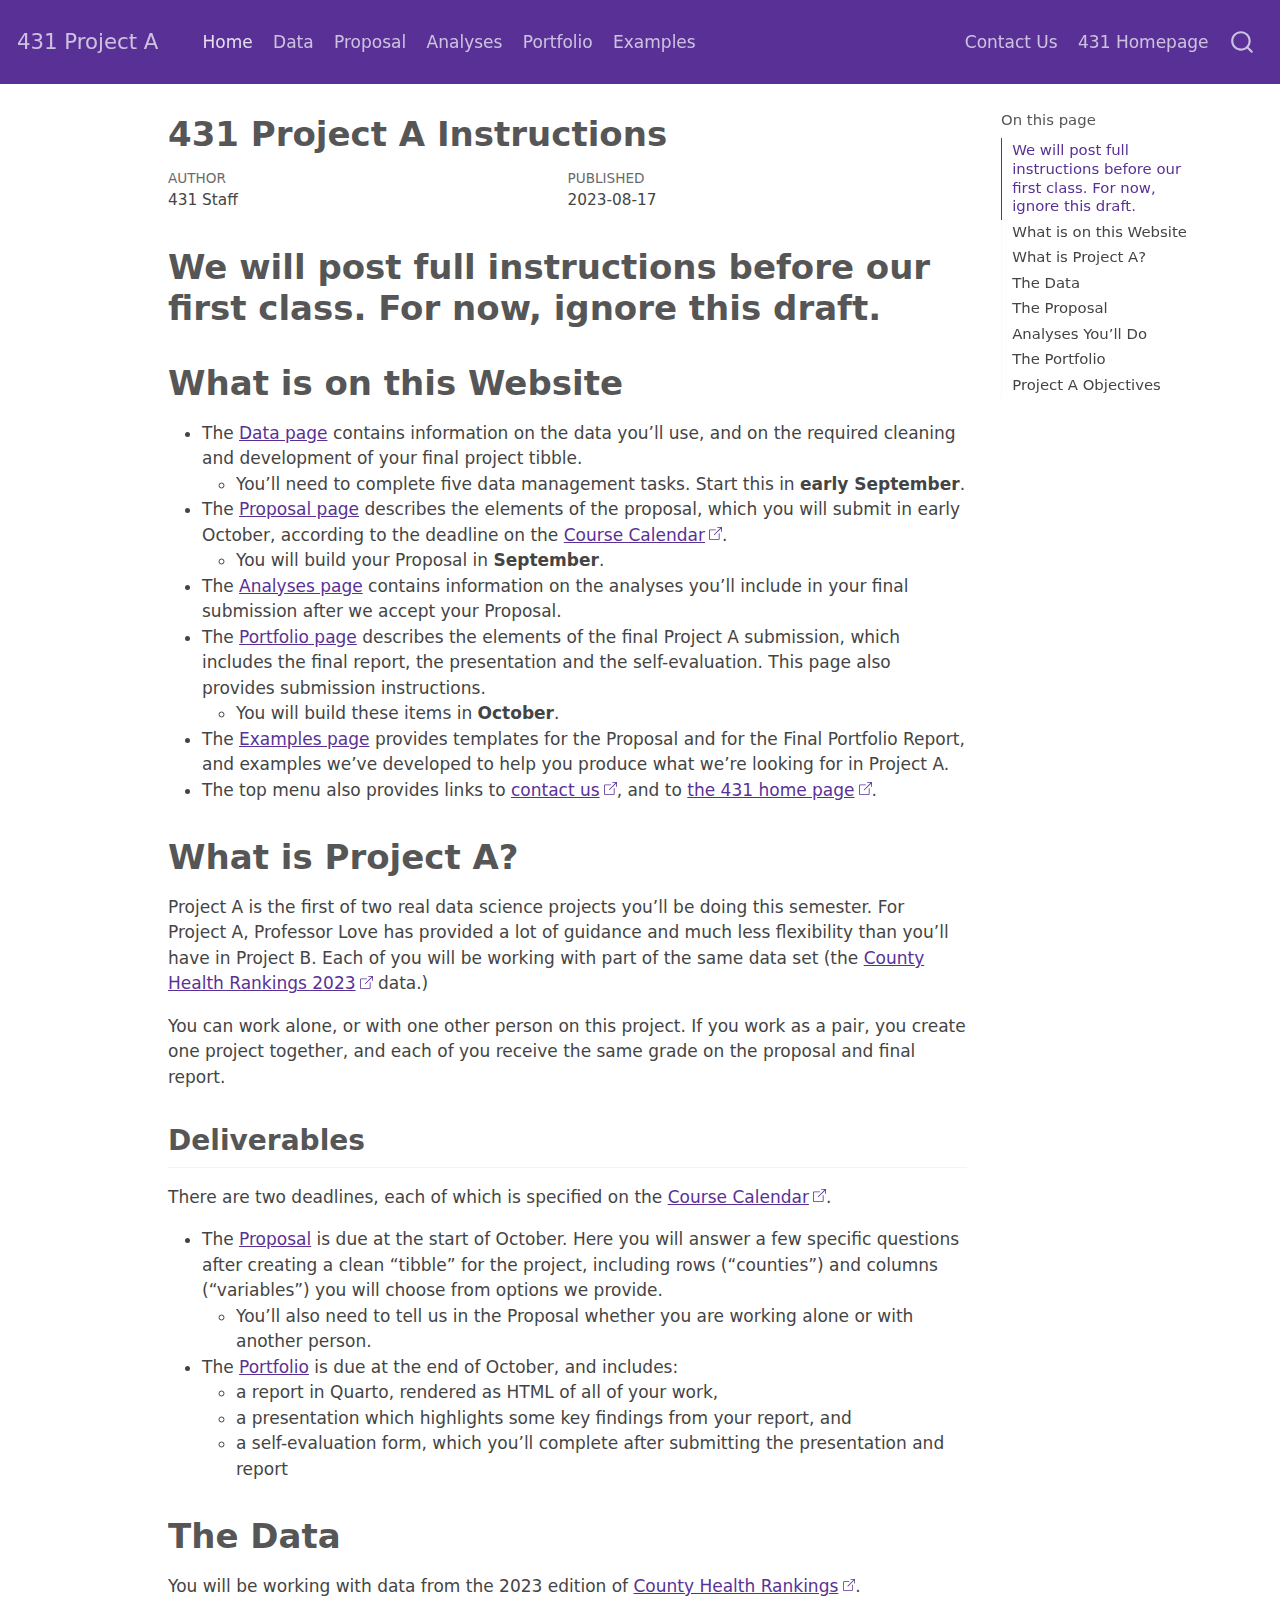
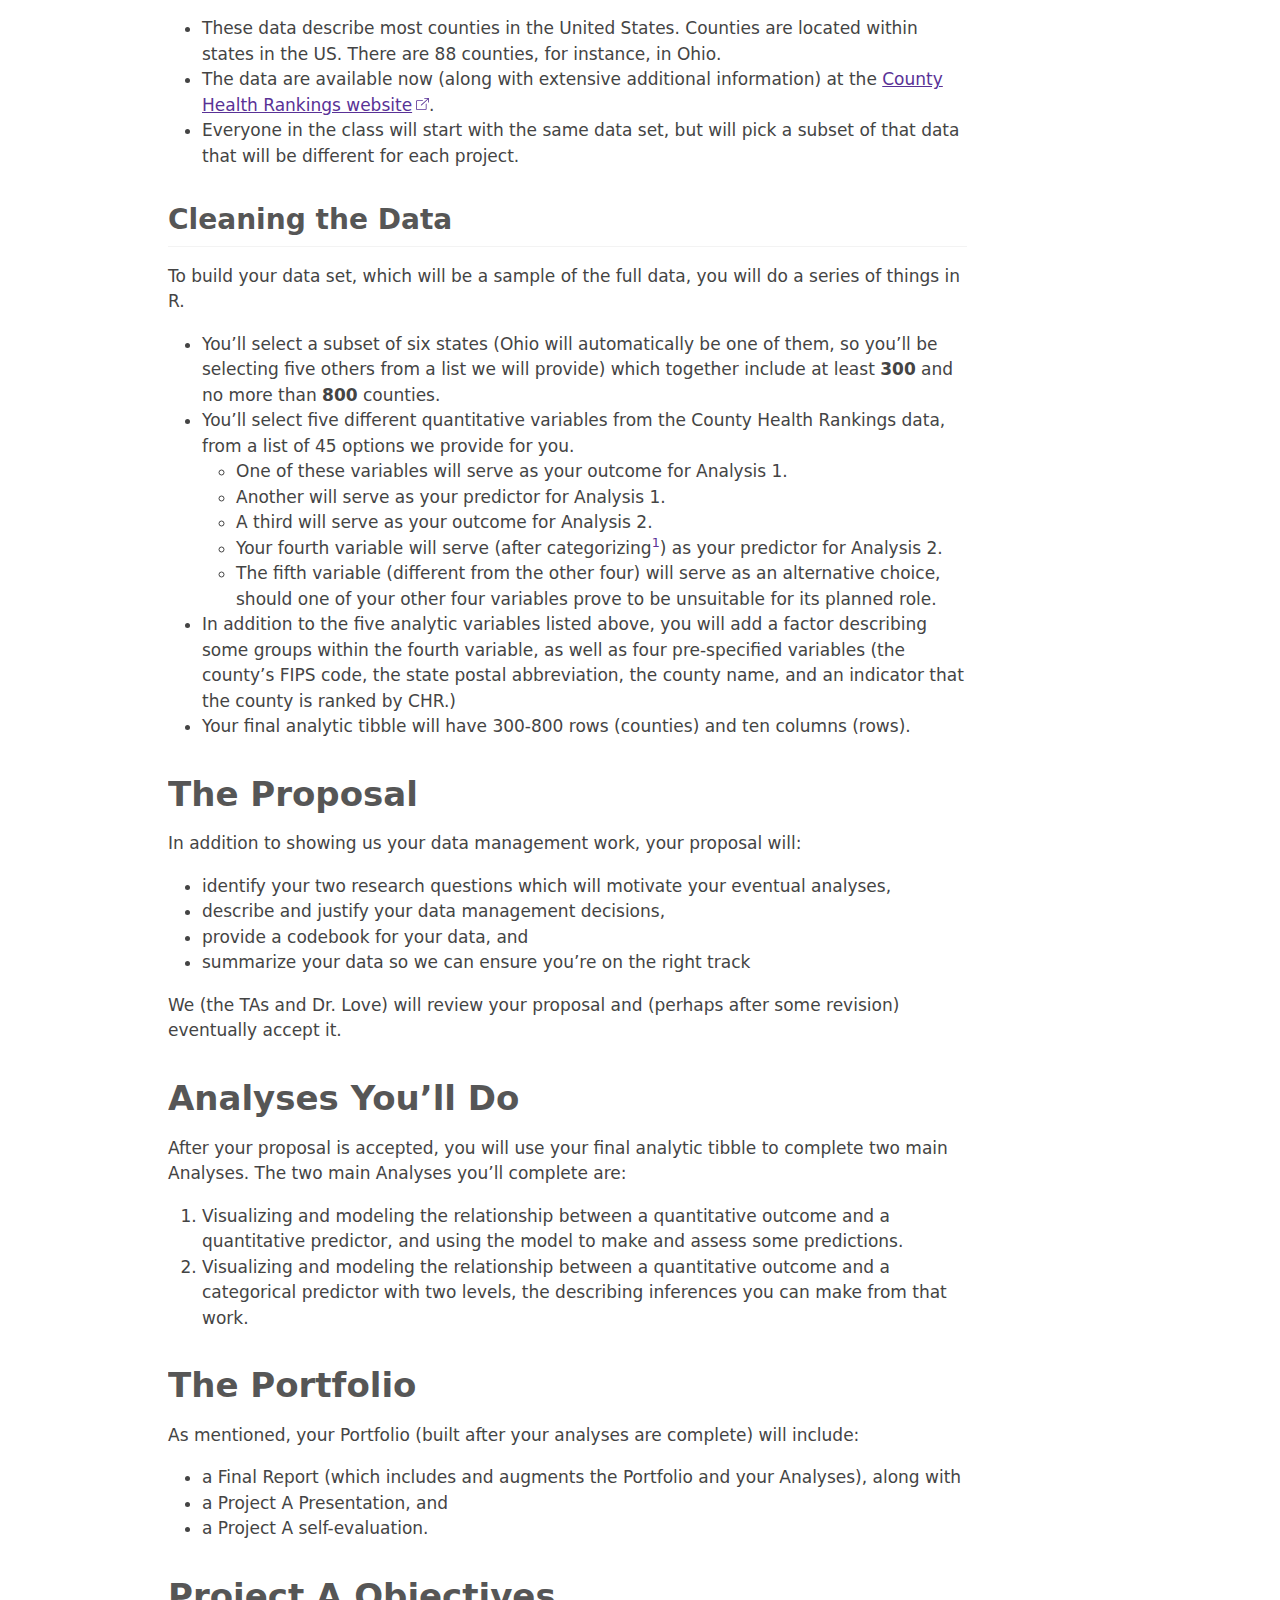
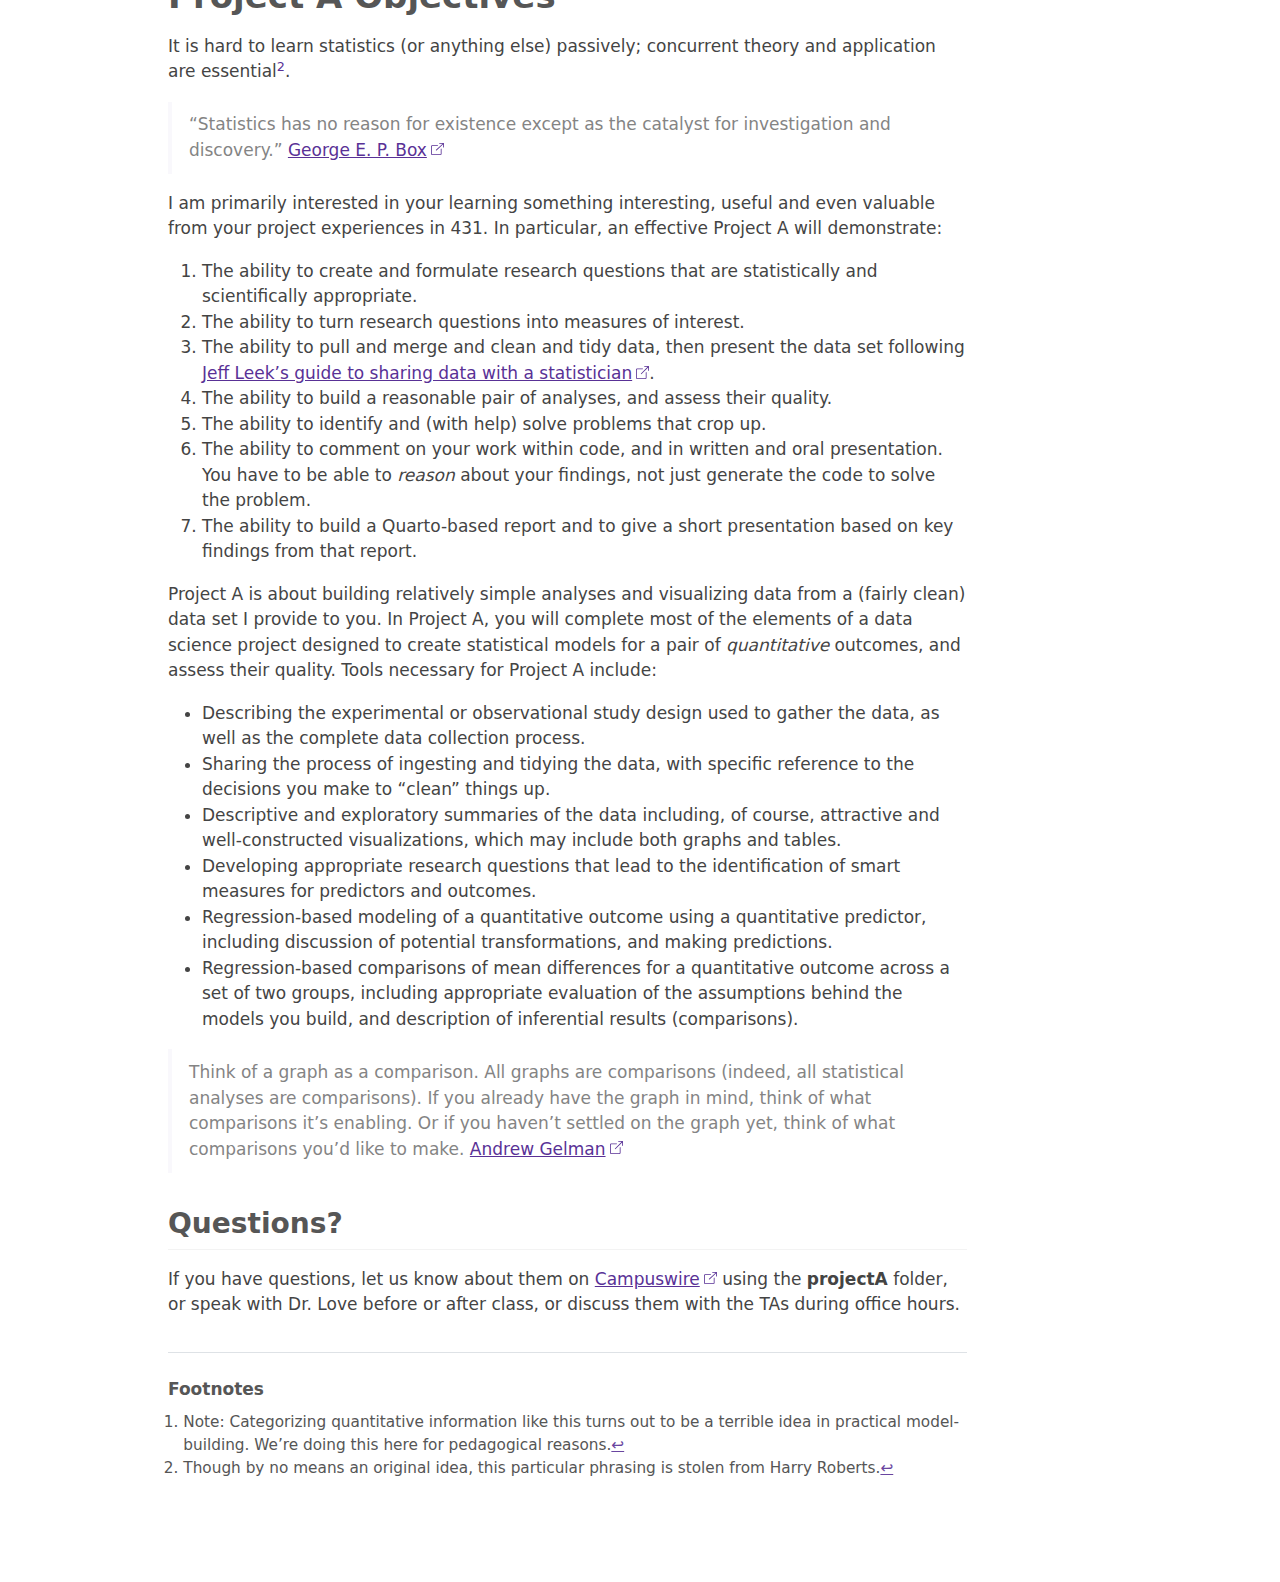
==== docs/index.html @ 65a9076c "Updating proposal information." ====
<!DOCTYPE html>
<html xmlns="http://www.w3.org/1999/xhtml" lang="en" xml:lang="en"><head>

<meta charset="utf-8">
<meta name="generator" content="quarto-1.3.353">

<meta name="viewport" content="width=device-width, initial-scale=1.0, user-scalable=yes">

<meta name="author" content="431 Staff">
<meta name="dcterms.date" content="2023-08-17">

<title>431 Project A - 431 Project A Instructions</title>
<style>
code{white-space: pre-wrap;}
span.smallcaps{font-variant: small-caps;}
div.columns{display: flex; gap: min(4vw, 1.5em);}
div.column{flex: auto; overflow-x: auto;}
div.hanging-indent{margin-left: 1.5em; text-indent: -1.5em;}
ul.task-list{list-style: none;}
ul.task-list li input[type="checkbox"] {
  width: 0.8em;
  margin: 0 0.8em 0.2em -1em; /* quarto-specific, see https://github.com/quarto-dev/quarto-cli/issues/4556 */ 
  vertical-align: middle;
}
</style>


<script src="site_libs/quarto-nav/quarto-nav.js"></script>
<script src="site_libs/quarto-nav/headroom.min.js"></script>
<script src="site_libs/clipboard/clipboard.min.js"></script>
<script src="site_libs/quarto-search/autocomplete.umd.js"></script>
<script src="site_libs/quarto-search/fuse.min.js"></script>
<script src="site_libs/quarto-search/quarto-search.js"></script>
<meta name="quarto:offset" content="./">
<script src="site_libs/quarto-html/quarto.js"></script>
<script src="site_libs/quarto-html/popper.min.js"></script>
<script src="site_libs/quarto-html/tippy.umd.min.js"></script>
<script src="site_libs/quarto-html/anchor.min.js"></script>
<link href="site_libs/quarto-html/tippy.css" rel="stylesheet">
<link href="site_libs/quarto-html/quarto-syntax-highlighting.css" rel="stylesheet" id="quarto-text-highlighting-styles">
<script src="site_libs/bootstrap/bootstrap.min.js"></script>
<link href="site_libs/bootstrap/bootstrap-icons.css" rel="stylesheet">
<link href="site_libs/bootstrap/bootstrap.min.css" rel="stylesheet" id="quarto-bootstrap" data-mode="light">
<script id="quarto-search-options" type="application/json">{
  "location": "navbar",
  "copy-button": false,
  "collapse-after": 3,
  "panel-placement": "end",
  "type": "overlay",
  "limit": 20,
  "language": {
    "search-no-results-text": "No results",
    "search-matching-documents-text": "matching documents",
    "search-copy-link-title": "Copy link to search",
    "search-hide-matches-text": "Hide additional matches",
    "search-more-match-text": "more match in this document",
    "search-more-matches-text": "more matches in this document",
    "search-clear-button-title": "Clear",
    "search-detached-cancel-button-title": "Cancel",
    "search-submit-button-title": "Submit"
  }
}</script>


<link rel="stylesheet" href="styles.css">
</head>

<body class="nav-fixed">

<div id="quarto-search-results"></div>
  <header id="quarto-header" class="headroom fixed-top">
    <nav class="navbar navbar-expand-lg navbar-dark ">
      <div class="navbar-container container-fluid">
      <div class="navbar-brand-container">
    <a class="navbar-brand" href="./index.html">
    <span class="navbar-title">431 Project A</span>
    </a>
  </div>
            <div id="quarto-search" class="" title="Search"></div>
          <button class="navbar-toggler" type="button" data-bs-toggle="collapse" data-bs-target="#navbarCollapse" aria-controls="navbarCollapse" aria-expanded="false" aria-label="Toggle navigation" onclick="if (window.quartoToggleHeadroom) { window.quartoToggleHeadroom(); }">
  <span class="navbar-toggler-icon"></span>
</button>
          <div class="collapse navbar-collapse" id="navbarCollapse">
            <ul class="navbar-nav navbar-nav-scroll me-auto">
  <li class="nav-item">
    <a class="nav-link active" href="./index.html" rel="" target="" aria-current="page">
 <span class="menu-text">Home</span></a>
  </li>  
  <li class="nav-item">
    <a class="nav-link" href="./data.html" rel="" target="">
 <span class="menu-text">Data</span></a>
  </li>  
  <li class="nav-item">
    <a class="nav-link" href="./proposal.html" rel="" target="">
 <span class="menu-text">Proposal</span></a>
  </li>  
  <li class="nav-item">
    <a class="nav-link" href="./analyses.html" rel="" target="">
 <span class="menu-text">Analyses</span></a>
  </li>  
  <li class="nav-item">
    <a class="nav-link" href="./portfolio.html" rel="" target="">
 <span class="menu-text">Portfolio</span></a>
  </li>  
  <li class="nav-item">
    <a class="nav-link" href="./examples.html" rel="" target="">
 <span class="menu-text">Examples</span></a>
  </li>  
</ul>
            <ul class="navbar-nav navbar-nav-scroll ms-auto">
  <li class="nav-item">
    <a class="nav-link" href="https://thomaselove.github.io/431-2023/contact.html" rel="" target="">
 <span class="menu-text">Contact Us</span></a>
  </li>  
  <li class="nav-item">
    <a class="nav-link" href="https://thomaselove.github.io/431-2023" rel="" target="">
 <span class="menu-text">431 Homepage</span></a>
  </li>  
</ul>
            <div class="quarto-navbar-tools">
</div>
          </div> <!-- /navcollapse -->
      </div> <!-- /container-fluid -->
    </nav>
</header>
<!-- content -->
<div id="quarto-content" class="quarto-container page-columns page-rows-contents page-layout-article page-navbar">
<!-- sidebar -->
<!-- margin-sidebar -->
    <div id="quarto-margin-sidebar" class="sidebar margin-sidebar">
        <nav id="TOC" role="doc-toc" class="toc-active">
    <h2 id="toc-title">On this page</h2>
   
  <ul>
  <li><a href="#we-will-post-full-instructions-before-our-first-class.-for-now-ignore-this-draft." id="toc-we-will-post-full-instructions-before-our-first-class.-for-now-ignore-this-draft." class="nav-link active" data-scroll-target="#we-will-post-full-instructions-before-our-first-class.-for-now-ignore-this-draft.">We will post full instructions before our first class. For now, ignore this draft.</a></li>
  <li><a href="#what-is-on-this-website" id="toc-what-is-on-this-website" class="nav-link" data-scroll-target="#what-is-on-this-website">What is on this Website</a></li>
  <li><a href="#what-is-project-a" id="toc-what-is-project-a" class="nav-link" data-scroll-target="#what-is-project-a">What is Project A?</a>
  <ul class="collapse">
  <li><a href="#deliverables" id="toc-deliverables" class="nav-link" data-scroll-target="#deliverables">Deliverables</a></li>
  </ul></li>
  <li><a href="#the-data" id="toc-the-data" class="nav-link" data-scroll-target="#the-data">The Data</a>
  <ul class="collapse">
  <li><a href="#cleaning-the-data" id="toc-cleaning-the-data" class="nav-link" data-scroll-target="#cleaning-the-data">Cleaning the Data</a></li>
  </ul></li>
  <li><a href="#the-proposal" id="toc-the-proposal" class="nav-link" data-scroll-target="#the-proposal">The Proposal</a></li>
  <li><a href="#analyses-youll-do" id="toc-analyses-youll-do" class="nav-link" data-scroll-target="#analyses-youll-do">Analyses You’ll Do</a></li>
  <li><a href="#the-portfolio" id="toc-the-portfolio" class="nav-link" data-scroll-target="#the-portfolio">The Portfolio</a></li>
  <li><a href="#project-a-objectives" id="toc-project-a-objectives" class="nav-link" data-scroll-target="#project-a-objectives">Project A Objectives</a>
  <ul class="collapse">
  <li><a href="#questions" id="toc-questions" class="nav-link" data-scroll-target="#questions">Questions?</a></li>
  </ul></li>
  </ul>
</nav>
    </div>
<!-- main -->
<main class="content" id="quarto-document-content">

<header id="title-block-header" class="quarto-title-block default">
<div class="quarto-title">
<h1 class="title">431 Project A Instructions</h1>
</div>



<div class="quarto-title-meta">

    <div>
    <div class="quarto-title-meta-heading">Author</div>
    <div class="quarto-title-meta-contents">
             <p>431 Staff </p>
          </div>
  </div>
    
    <div>
    <div class="quarto-title-meta-heading">Published</div>
    <div class="quarto-title-meta-contents">
      <p class="date">2023-08-17</p>
    </div>
  </div>
  
    
  </div>
  

</header>

<section id="we-will-post-full-instructions-before-our-first-class.-for-now-ignore-this-draft." class="level1">
<h1>We will post full instructions before our first class. For now, ignore this draft.</h1>
</section>
<section id="what-is-on-this-website" class="level1">
<h1>What is on this Website</h1>
<ul>
<li>The <a href="./data.html">Data page</a> contains information on the data you’ll use, and on the required cleaning and development of your final project tibble.
<ul>
<li>You’ll need to complete five data management tasks. Start this in <strong>early September</strong>.</li>
</ul></li>
<li>The <a href="./proposal.html">Proposal page</a> describes the elements of the proposal, which you will submit in early October, according to the deadline on the <a href="https://thomaselove.github.io/431-2023/calendar.html">Course Calendar</a>.
<ul>
<li>You will build your Proposal in <strong>September</strong>.</li>
</ul></li>
<li>The <a href="./analyses.html">Analyses page</a> contains information on the analyses you’ll include in your final submission after we accept your Proposal.</li>
<li>The <a href="./portfolio.html">Portfolio page</a> describes the elements of the final Project A submission, which includes the final report, the presentation and the self-evaluation. This page also provides submission instructions.
<ul>
<li>You will build these items in <strong>October</strong>.</li>
</ul></li>
<li>The <a href="./examples.html">Examples page</a> provides templates for the Proposal and for the Final Portfolio Report, and examples we’ve developed to help you produce what we’re looking for in Project A.</li>
<li>The top menu also provides links to <a href="https://thomaselove.github.io/431-2023/contact.html">contact us</a>, and to <a href="https://thomaselove.github.io/431-2023">the 431 home page</a>.</li>
</ul>
</section>
<section id="what-is-project-a" class="level1">
<h1>What is Project A?</h1>
<p>Project A is the first of two real data science projects you’ll be doing this semester. For Project A, Professor Love has provided a lot of guidance and much less flexibility than you’ll have in Project B. Each of you will be working with part of the same data set (the <a href="https://www.countyhealthrankings.org/explore-health-rankings/rankings-data-documentation">County Health Rankings 2023</a> data.)</p>
<p>You can work alone, or with one other person on this project. If you work as a pair, you create one project together, and each of you receive the same grade on the proposal and final report.</p>
<section id="deliverables" class="level2">
<h2 class="anchored" data-anchor-id="deliverables">Deliverables</h2>
<p>There are two deadlines, each of which is specified on the <a href="https://thomaselove.github.io/431-2022/calendar.html">Course Calendar</a>.</p>
<ul>
<li>The <a href="./proposal.html">Proposal</a> is due at the start of October. Here you will answer a few specific questions after creating a clean “tibble” for the project, including rows (“counties”) and columns (“variables”) you will choose from options we provide.
<ul>
<li>You’ll also need to tell us in the Proposal whether you are working alone or with another person.</li>
</ul></li>
<li>The <a href="./portfolio.html">Portfolio</a> is due at the end of October, and includes:
<ul>
<li>a report in Quarto, rendered as HTML of all of your work,</li>
<li>a presentation which highlights some key findings from your report, and</li>
<li>a self-evaluation form, which you’ll complete after submitting the presentation and report</li>
</ul></li>
</ul>
</section>
</section>
<section id="the-data" class="level1">
<h1>The Data</h1>
<p>You will be working with data from the 2023 edition of <a href="https://www.countyhealthrankings.org/">County Health Rankings</a>.</p>
<ul>
<li>These data describe most counties in the United States. Counties are located within states in the US. There are 88 counties, for instance, in Ohio.</li>
<li>The data are available now (along with extensive additional information) at the <a href="https://www.countyhealthrankings.org/explore-health-rankings/rankings-data-documentation">County Health Rankings website</a>.</li>
<li>Everyone in the class will start with the same data set, but will pick a subset of that data that will be different for each project.</li>
</ul>
<section id="cleaning-the-data" class="level2">
<h2 class="anchored" data-anchor-id="cleaning-the-data">Cleaning the Data</h2>
<p>To build your data set, which will be a sample of the full data, you will do a series of things in R.</p>
<ul>
<li>You’ll select a subset of six states (Ohio will automatically be one of them, so you’ll be selecting five others from a list we will provide) which together include at least <strong>300</strong> and no more than <strong>800</strong> counties.</li>
<li>You’ll select five different quantitative variables from the County Health Rankings data, from a list of 45 options we provide for you.
<ul>
<li>One of these variables will serve as your outcome for Analysis 1.</li>
<li>Another will serve as your predictor for Analysis 1.</li>
<li>A third will serve as your outcome for Analysis 2.</li>
<li>Your fourth variable will serve (after categorizing<a href="#fn1" class="footnote-ref" id="fnref1" role="doc-noteref"><sup>1</sup></a>) as your predictor for Analysis 2.</li>
<li>The fifth variable (different from the other four) will serve as an alternative choice, should one of your other four variables prove to be unsuitable for its planned role.</li>
</ul></li>
<li>In addition to the five analytic variables listed above, you will add a factor describing some groups within the fourth variable, as well as four pre-specified variables (the county’s FIPS code, the state postal abbreviation, the county name, and an indicator that the county is ranked by CHR.)</li>
<li>Your final analytic tibble will have 300-800 rows (counties) and ten columns (rows).</li>
</ul>
</section>
</section>
<section id="the-proposal" class="level1">
<h1>The Proposal</h1>
<p>In addition to showing us your data management work, your proposal will:</p>
<ul>
<li>identify your two research questions which will motivate your eventual analyses,</li>
<li>describe and justify your data management decisions,</li>
<li>provide a codebook for your data, and</li>
<li>summarize your data so we can ensure you’re on the right track</li>
</ul>
<p>We (the TAs and Dr.&nbsp;Love) will review your proposal and (perhaps after some revision) eventually accept it.</p>
</section>
<section id="analyses-youll-do" class="level1">
<h1>Analyses You’ll Do</h1>
<p>After your proposal is accepted, you will use your final analytic tibble to complete two main Analyses. The two main Analyses you’ll complete are:</p>
<ol type="1">
<li>Visualizing and modeling the relationship between a quantitative outcome and a quantitative predictor, and using the model to make and assess some predictions.</li>
<li>Visualizing and modeling the relationship between a quantitative outcome and a categorical predictor with two levels, the describing inferences you can make from that work.</li>
</ol>
</section>
<section id="the-portfolio" class="level1">
<h1>The Portfolio</h1>
<p>As mentioned, your Portfolio (built after your analyses are complete) will include:</p>
<ul>
<li>a Final Report (which includes and augments the Portfolio and your Analyses), along with</li>
<li>a Project A Presentation, and</li>
<li>a Project A self-evaluation.</li>
</ul>
</section>
<section id="project-a-objectives" class="level1">
<h1>Project A Objectives</h1>
<p>It is hard to learn statistics (or anything else) passively; concurrent theory and application are essential<a href="#fn2" class="footnote-ref" id="fnref2" role="doc-noteref"><sup>2</sup></a>.</p>
<blockquote class="blockquote">
<p>“Statistics has no reason for existence except as the catalyst for investigation and discovery.” <a href="https://en.wikipedia.org/wiki/George_E._P._Box">George E. P. Box</a></p>
</blockquote>
<p>I am primarily interested in your learning something interesting, useful and even valuable from your project experiences in 431. In particular, an effective Project A will demonstrate:</p>
<ol type="1">
<li>The ability to create and formulate research questions that are statistically and scientifically appropriate.</li>
<li>The ability to turn research questions into measures of interest.</li>
<li>The ability to pull and merge and clean and tidy data, then present the data set following <a href="https://github.com/jtleek/datasharing">Jeff Leek’s guide to sharing data with a statistician</a>.</li>
<li>The ability to build a reasonable pair of analyses, and assess their quality.</li>
<li>The ability to identify and (with help) solve problems that crop up.</li>
<li>The ability to comment on your work within code, and in written and oral presentation. You have to be able to <em>reason</em> about your findings, not just generate the code to solve the problem.</li>
<li>The ability to build a Quarto-based report and to give a short presentation based on key findings from that report.</li>
</ol>
<p>Project A is about building relatively simple analyses and visualizing data from a (fairly clean) data set I provide to you. In Project A, you will complete most of the elements of a data science project designed to create statistical models for a pair of <em>quantitative</em> outcomes, and assess their quality. Tools necessary for Project A include:</p>
<ul>
<li>Describing the experimental or observational study design used to gather the data, as well as the complete data collection process.</li>
<li>Sharing the process of ingesting and tidying the data, with specific reference to the decisions you make to “clean” things up.</li>
<li>Descriptive and exploratory summaries of the data including, of course, attractive and well-constructed visualizations, which may include both graphs and tables.</li>
<li>Developing appropriate research questions that lead to the identification of smart measures for predictors and outcomes.</li>
<li>Regression-based modeling of a quantitative outcome using a quantitative predictor, including discussion of potential transformations, and making predictions.</li>
<li>Regression-based comparisons of mean differences for a quantitative outcome across a set of two groups, including appropriate evaluation of the assumptions behind the models you build, and description of inferential results (comparisons).</li>
</ul>
<blockquote class="blockquote">
<p>Think of a graph as a comparison. All graphs are comparisons (indeed, all statistical analyses are comparisons). If you already have the graph in mind, think of what comparisons it’s enabling. Or if you haven’t settled on the graph yet, think of what comparisons you’d like to make. <a href="http://andrewgelman.com/2014/03/25/statistical-graphics-course-statistical-graphics-advice/">Andrew Gelman</a></p>
</blockquote>
<section id="questions" class="level2">
<h2 class="anchored" data-anchor-id="questions">Questions?</h2>
<p>If you have questions, let us know about them on <a href="https://thomaselove.github.io/431-2023/campuswire.html">Campuswire</a> using the <strong>projectA</strong> folder, or speak with Dr.&nbsp;Love before or after class, or discuss them with the TAs during office hours.</p>


</section>
</section>


<div id="quarto-appendix" class="default"><section id="footnotes" class="footnotes footnotes-end-of-document" role="doc-endnotes"><h2 class="anchored quarto-appendix-heading">Footnotes</h2>

<ol>
<li id="fn1"><p>Note: Categorizing quantitative information like this turns out to be a terrible idea in practical model-building. We’re doing this here for pedagogical reasons.<a href="#fnref1" class="footnote-back" role="doc-backlink">↩︎</a></p></li>
<li id="fn2"><p>Though by no means an original idea, this particular phrasing is stolen from Harry Roberts.<a href="#fnref2" class="footnote-back" role="doc-backlink">↩︎</a></p></li>
</ol>
</section></div></main> <!-- /main -->
<script id="quarto-html-after-body" type="application/javascript">
window.document.addEventListener("DOMContentLoaded", function (event) {
  const toggleBodyColorMode = (bsSheetEl) => {
    const mode = bsSheetEl.getAttribute("data-mode");
    const bodyEl = window.document.querySelector("body");
    if (mode === "dark") {
      bodyEl.classList.add("quarto-dark");
      bodyEl.classList.remove("quarto-light");
    } else {
      bodyEl.classList.add("quarto-light");
      bodyEl.classList.remove("quarto-dark");
    }
  }
  const toggleBodyColorPrimary = () => {
    const bsSheetEl = window.document.querySelector("link#quarto-bootstrap");
    if (bsSheetEl) {
      toggleBodyColorMode(bsSheetEl);
    }
  }
  toggleBodyColorPrimary();  
  const icon = "";
  const anchorJS = new window.AnchorJS();
  anchorJS.options = {
    placement: 'right',
    icon: icon
  };
  anchorJS.add('.anchored');
  const isCodeAnnotation = (el) => {
    for (const clz of el.classList) {
      if (clz.startsWith('code-annotation-')) {                     
        return true;
      }
    }
    return false;
  }
  const clipboard = new window.ClipboardJS('.code-copy-button', {
    text: function(trigger) {
      const codeEl = trigger.previousElementSibling.cloneNode(true);
      for (const childEl of codeEl.children) {
        if (isCodeAnnotation(childEl)) {
          childEl.remove();
        }
      }
      return codeEl.innerText;
    }
  });
  clipboard.on('success', function(e) {
    // button target
    const button = e.trigger;
    // don't keep focus
    button.blur();
    // flash "checked"
    button.classList.add('code-copy-button-checked');
    var currentTitle = button.getAttribute("title");
    button.setAttribute("title", "Copied!");
    let tooltip;
    if (window.bootstrap) {
      button.setAttribute("data-bs-toggle", "tooltip");
      button.setAttribute("data-bs-placement", "left");
      button.setAttribute("data-bs-title", "Copied!");
      tooltip = new bootstrap.Tooltip(button, 
        { trigger: "manual", 
          customClass: "code-copy-button-tooltip",
          offset: [0, -8]});
      tooltip.show();    
    }
    setTimeout(function() {
      if (tooltip) {
        tooltip.hide();
        button.removeAttribute("data-bs-title");
        button.removeAttribute("data-bs-toggle");
        button.removeAttribute("data-bs-placement");
      }
      button.setAttribute("title", currentTitle);
      button.classList.remove('code-copy-button-checked');
    }, 1000);
    // clear code selection
    e.clearSelection();
  });
  function tippyHover(el, contentFn) {
    const config = {
      allowHTML: true,
      content: contentFn,
      maxWidth: 500,
      delay: 100,
      arrow: false,
      appendTo: function(el) {
          return el.parentElement;
      },
      interactive: true,
      interactiveBorder: 10,
      theme: 'quarto',
      placement: 'bottom-start'
    };
    window.tippy(el, config); 
  }
  const noterefs = window.document.querySelectorAll('a[role="doc-noteref"]');
  for (var i=0; i<noterefs.length; i++) {
    const ref = noterefs[i];
    tippyHover(ref, function() {
      // use id or data attribute instead here
      let href = ref.getAttribute('data-footnote-href') || ref.getAttribute('href');
      try { href = new URL(href).hash; } catch {}
      const id = href.replace(/^#\/?/, "");
      const note = window.document.getElementById(id);
      return note.innerHTML;
    });
  }
      let selectedAnnoteEl;
      const selectorForAnnotation = ( cell, annotation) => {
        let cellAttr = 'data-code-cell="' + cell + '"';
        let lineAttr = 'data-code-annotation="' +  annotation + '"';
        const selector = 'span[' + cellAttr + '][' + lineAttr + ']';
        return selector;
      }
      const selectCodeLines = (annoteEl) => {
        const doc = window.document;
        const targetCell = annoteEl.getAttribute("data-target-cell");
        const targetAnnotation = annoteEl.getAttribute("data-target-annotation");
        const annoteSpan = window.document.querySelector(selectorForAnnotation(targetCell, targetAnnotation));
        const lines = annoteSpan.getAttribute("data-code-lines").split(",");
        const lineIds = lines.map((line) => {
          return targetCell + "-" + line;
        })
        let top = null;
        let height = null;
        let parent = null;
        if (lineIds.length > 0) {
            //compute the position of the single el (top and bottom and make a div)
            const el = window.document.getElementById(lineIds[0]);
            top = el.offsetTop;
            height = el.offsetHeight;
            parent = el.parentElement.parentElement;
          if (lineIds.length > 1) {
            const lastEl = window.document.getElementById(lineIds[lineIds.length - 1]);
            const bottom = lastEl.offsetTop + lastEl.offsetHeight;
            height = bottom - top;
          }
          if (top !== null && height !== null && parent !== null) {
            // cook up a div (if necessary) and position it 
            let div = window.document.getElementById("code-annotation-line-highlight");
            if (div === null) {
              div = window.document.createElement("div");
              div.setAttribute("id", "code-annotation-line-highlight");
              div.style.position = 'absolute';
              parent.appendChild(div);
            }
            div.style.top = top - 2 + "px";
            div.style.height = height + 4 + "px";
            let gutterDiv = window.document.getElementById("code-annotation-line-highlight-gutter");
            if (gutterDiv === null) {
              gutterDiv = window.document.createElement("div");
              gutterDiv.setAttribute("id", "code-annotation-line-highlight-gutter");
              gutterDiv.style.position = 'absolute';
              const codeCell = window.document.getElementById(targetCell);
              const gutter = codeCell.querySelector('.code-annotation-gutter');
              gutter.appendChild(gutterDiv);
            }
            gutterDiv.style.top = top - 2 + "px";
            gutterDiv.style.height = height + 4 + "px";
          }
          selectedAnnoteEl = annoteEl;
        }
      };
      const unselectCodeLines = () => {
        const elementsIds = ["code-annotation-line-highlight", "code-annotation-line-highlight-gutter"];
        elementsIds.forEach((elId) => {
          const div = window.document.getElementById(elId);
          if (div) {
            div.remove();
          }
        });
        selectedAnnoteEl = undefined;
      };
      // Attach click handler to the DT
      const annoteDls = window.document.querySelectorAll('dt[data-target-cell]');
      for (const annoteDlNode of annoteDls) {
        annoteDlNode.addEventListener('click', (event) => {
          const clickedEl = event.target;
          if (clickedEl !== selectedAnnoteEl) {
            unselectCodeLines();
            const activeEl = window.document.querySelector('dt[data-target-cell].code-annotation-active');
            if (activeEl) {
              activeEl.classList.remove('code-annotation-active');
            }
            selectCodeLines(clickedEl);
            clickedEl.classList.add('code-annotation-active');
          } else {
            // Unselect the line
            unselectCodeLines();
            clickedEl.classList.remove('code-annotation-active');
          }
        });
      }
  const findCites = (el) => {
    const parentEl = el.parentElement;
    if (parentEl) {
      const cites = parentEl.dataset.cites;
      if (cites) {
        return {
          el,
          cites: cites.split(' ')
        };
      } else {
        return findCites(el.parentElement)
      }
    } else {
      return undefined;
    }
  };
  var bibliorefs = window.document.querySelectorAll('a[role="doc-biblioref"]');
  for (var i=0; i<bibliorefs.length; i++) {
    const ref = bibliorefs[i];
    const citeInfo = findCites(ref);
    if (citeInfo) {
      tippyHover(citeInfo.el, function() {
        var popup = window.document.createElement('div');
        citeInfo.cites.forEach(function(cite) {
          var citeDiv = window.document.createElement('div');
          citeDiv.classList.add('hanging-indent');
          citeDiv.classList.add('csl-entry');
          var biblioDiv = window.document.getElementById('ref-' + cite);
          if (biblioDiv) {
            citeDiv.innerHTML = biblioDiv.innerHTML;
          }
          popup.appendChild(citeDiv);
        });
        return popup.innerHTML;
      });
    }
  }
    var localhostRegex = new RegExp(/^(?:http|https):\/\/localhost\:?[0-9]*\//);
      var filterRegex = new RegExp('/' + window.location.host + '/');
    var isInternal = (href) => {
        return filterRegex.test(href) || localhostRegex.test(href);
    }
    // Inspect non-navigation links and adorn them if external
 	var links = window.document.querySelectorAll('a[href]:not(.nav-link):not(.navbar-brand):not(.toc-action):not(.sidebar-link):not(.sidebar-item-toggle):not(.pagination-link):not(.no-external):not([aria-hidden]):not(.dropdown-item)');
    for (var i=0; i<links.length; i++) {
      const link = links[i];
      if (!isInternal(link.href)) {
          // target, if specified
          link.setAttribute("target", "_blank");
          // default icon
          link.classList.add("external");
      }
    }
});
</script>
</div> <!-- /content -->



</body></html>
---- docs/site_libs/quarto-html/tippy.css ----
.tippy-box[data-animation=fade][data-state=hidden]{opacity:0}[data-tippy-root]{max-width:calc(100vw - 10px)}.tippy-box{position:relative;background-color:#333;color:#fff;border-radius:4px;font-size:14px;line-height:1.4;white-space:normal;outline:0;transition-property:transform,visibility,opacity}.tippy-box[data-placement^=top]>.tippy-arrow{bottom:0}.tippy-box[data-placement^=top]>.tippy-arrow:before{bottom:-7px;left:0;border-width:8px 8px 0;border-top-color:initial;transform-origin:center top}.tippy-box[data-placement^=bottom]>.tippy-arrow{top:0}.tippy-box[data-placement^=bottom]>.tippy-arrow:before{top:-7px;left:0;border-width:0 8px 8px;border-bottom-color:initial;transform-origin:center bottom}.tippy-box[data-placement^=left]>.tippy-arrow{right:0}.tippy-box[data-placement^=left]>.tippy-arrow:before{border-width:8px 0 8px 8px;border-left-color:initial;right:-7px;transform-origin:center left}.tippy-box[data-placement^=right]>.tippy-arrow{left:0}.tippy-box[data-placement^=right]>.tippy-arrow:before{left:-7px;border-width:8px 8px 8px 0;border-right-color:initial;transform-origin:center right}.tippy-box[data-inertia][data-state=visible]{transition-timing-function:cubic-bezier(.54,1.5,.38,1.11)}.tippy-arrow{width:16px;height:16px;color:#333}.tippy-arrow:before{content:"";position:absolute;border-color:transparent;border-style:solid}.tippy-content{position:relative;padding:5px 9px;z-index:1}
---- docs/site_libs/quarto-html/quarto-syntax-highlighting.css ----
/* quarto syntax highlight colors */
:root {
  --quarto-hl-ot-color: #003B4F;
  --quarto-hl-at-color: #657422;
  --quarto-hl-ss-color: #20794D;
  --quarto-hl-an-color: #5E5E5E;
  --quarto-hl-fu-color: #4758AB;
  --quarto-hl-st-color: #20794D;
  --quarto-hl-cf-color: #003B4F;
  --quarto-hl-op-color: #5E5E5E;
  --quarto-hl-er-color: #AD0000;
  --quarto-hl-bn-color: #AD0000;
  --quarto-hl-al-color: #AD0000;
  --quarto-hl-va-color: #111111;
  --quarto-hl-bu-color: inherit;
  --quarto-hl-ex-color: inherit;
  --quarto-hl-pp-color: #AD0000;
  --quarto-hl-in-color: #5E5E5E;
  --quarto-hl-vs-color: #20794D;
  --quarto-hl-wa-color: #5E5E5E;
  --quarto-hl-do-color: #5E5E5E;
  --quarto-hl-im-color: #00769E;
  --quarto-hl-ch-color: #20794D;
  --quarto-hl-dt-color: #AD0000;
  --quarto-hl-fl-color: #AD0000;
  --quarto-hl-co-color: #5E5E5E;
  --quarto-hl-cv-color: #5E5E5E;
  --quarto-hl-cn-color: #8f5902;
  --quarto-hl-sc-color: #5E5E5E;
  --quarto-hl-dv-color: #AD0000;
  --quarto-hl-kw-color: #003B4F;
}

/* other quarto variables */
:root {
  --quarto-font-monospace: SFMono-Regular, Menlo, Monaco, Consolas, "Liberation Mono", "Courier New", monospace;
}

pre > code.sourceCode > span {
  color: #003B4F;
}

code span {
  color: #003B4F;
}

code.sourceCode > span {
  color: #003B4F;
}

div.sourceCode,
div.sourceCode pre.sourceCode {
  color: #003B4F;
}

code span.ot {
  color: #003B4F;
  font-style: inherit;
}

code span.at {
  color: #657422;
  font-style: inherit;
}

code span.ss {
  color: #20794D;
  font-style: inherit;
}

code span.an {
  color: #5E5E5E;
  font-style: inherit;
}

code span.fu {
  color: #4758AB;
  font-style: inherit;
}

code span.st {
  color: #20794D;
  font-style: inherit;
}

code span.cf {
  color: #003B4F;
  font-style: inherit;
}

code span.op {
  color: #5E5E5E;
  font-style: inherit;
}

code span.er {
  color: #AD0000;
  font-style: inherit;
}

code span.bn {
  color: #AD0000;
  font-style: inherit;
}

code span.al {
  color: #AD0000;
  font-style: inherit;
}

code span.va {
  color: #111111;
  font-style: inherit;
}

code span.bu {
  font-style: inherit;
}

code span.ex {
  font-style: inherit;
}

code span.pp {
  color: #AD0000;
  font-style: inherit;
}

code span.in {
  color: #5E5E5E;
  font-style: inherit;
}

code span.vs {
  color: #20794D;
  font-style: inherit;
}

code span.wa {
  color: #5E5E5E;
  font-style: italic;
}

code span.do {
  color: #5E5E5E;
  font-style: italic;
}

code span.im {
  color: #00769E;
  font-style: inherit;
}

code span.ch {
  color: #20794D;
  font-style: inherit;
}

code span.dt {
  color: #AD0000;
  font-style: inherit;
}

code span.fl {
  color: #AD0000;
  font-style: inherit;
}

code span.co {
  color: #5E5E5E;
  font-style: inherit;
}

code span.cv {
  color: #5E5E5E;
  font-style: italic;
}

code span.cn {
  color: #8f5902;
  font-style: inherit;
}

code span.sc {
  color: #5E5E5E;
  font-style: inherit;
}

code span.dv {
  color: #AD0000;
  font-style: inherit;
}

code span.kw {
  color: #003B4F;
  font-style: inherit;
}

.prevent-inlining {
  content: "</";
}

/*# sourceMappingURL=debc5d5d77c3f9108843748ff7464032.css.map */
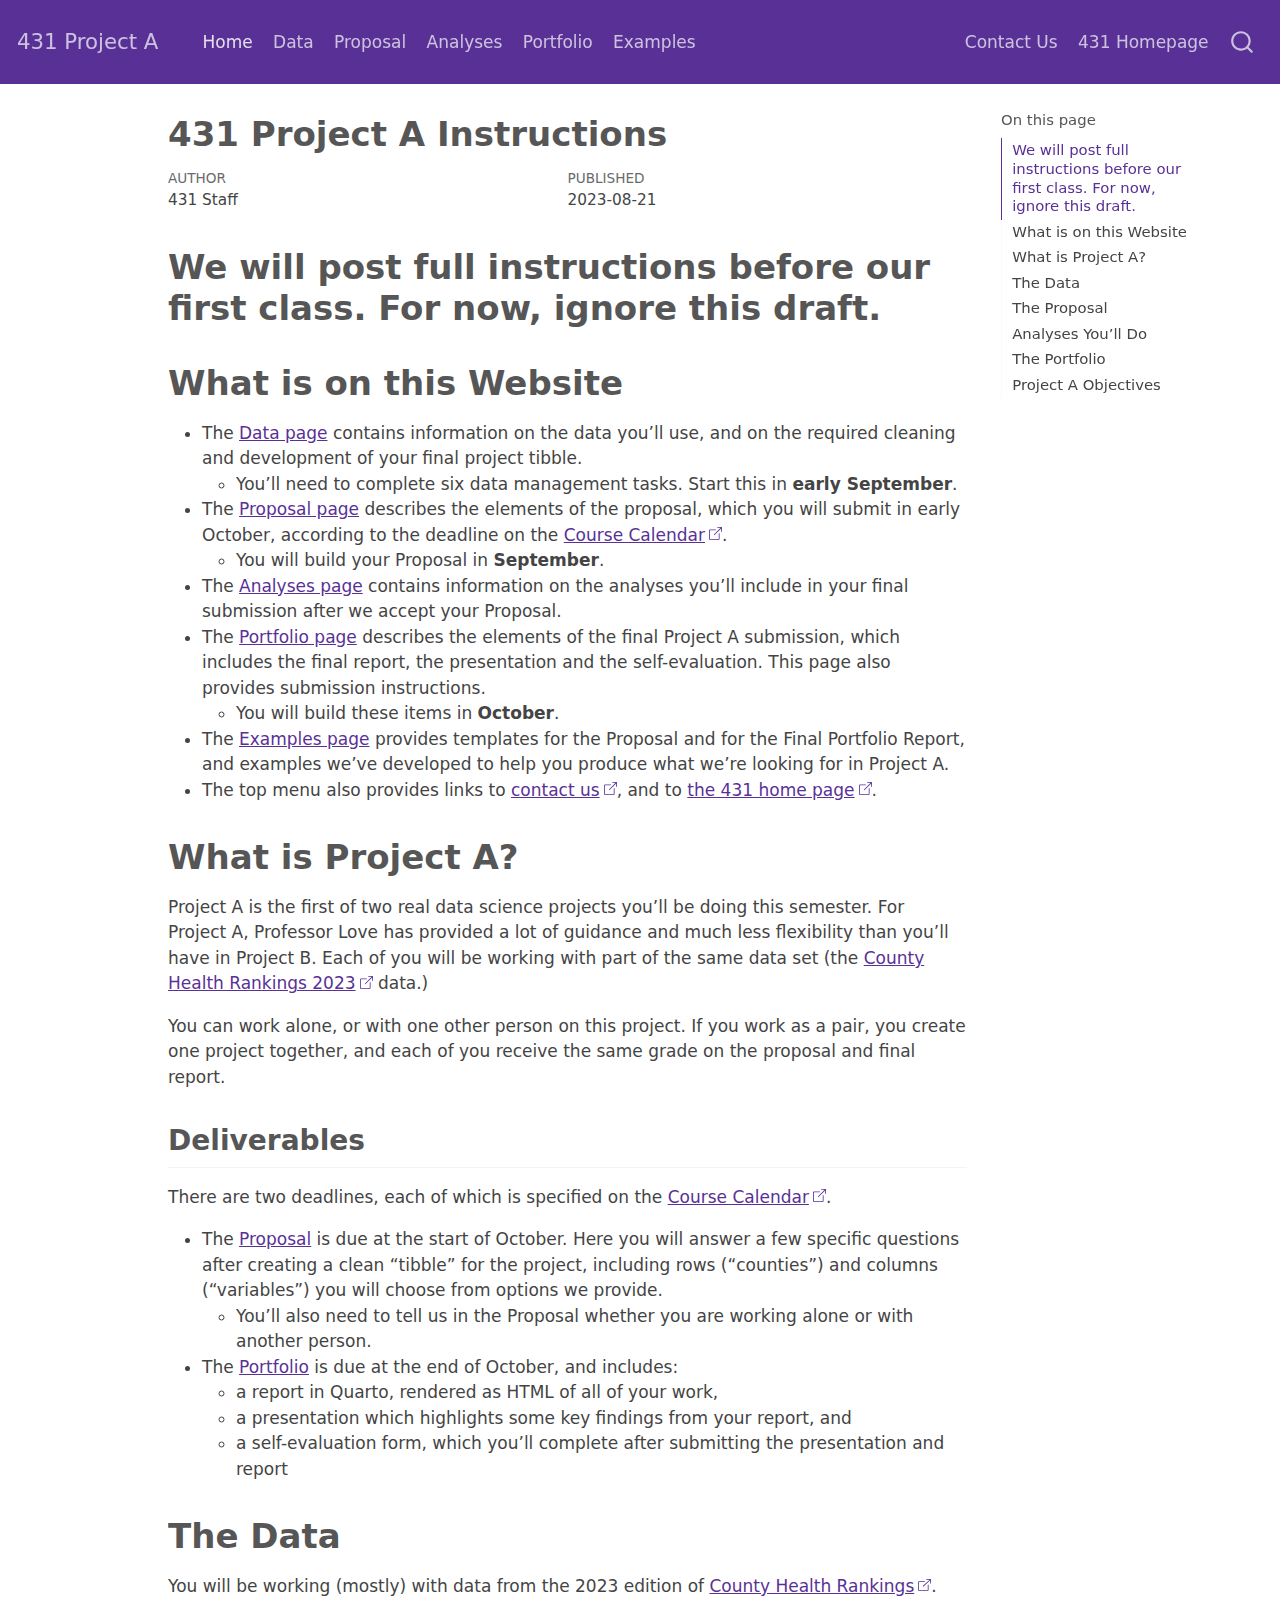
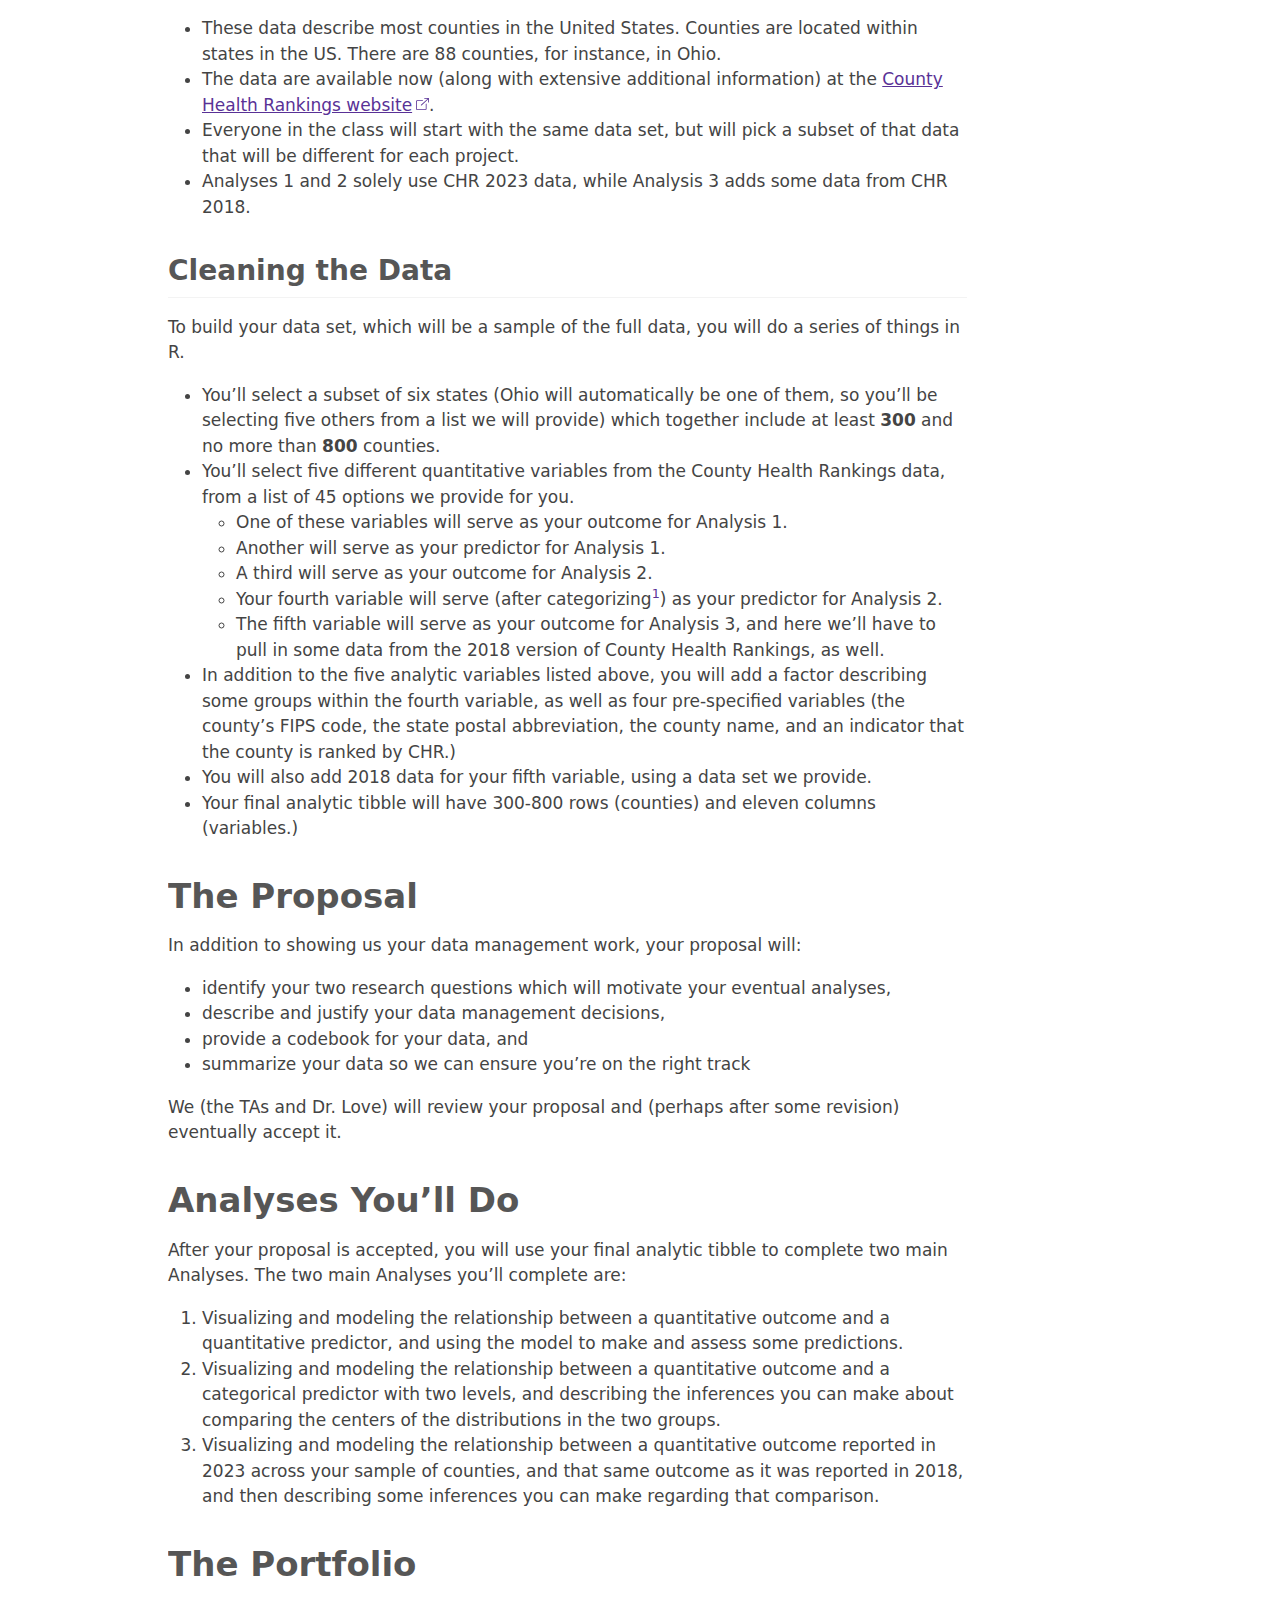
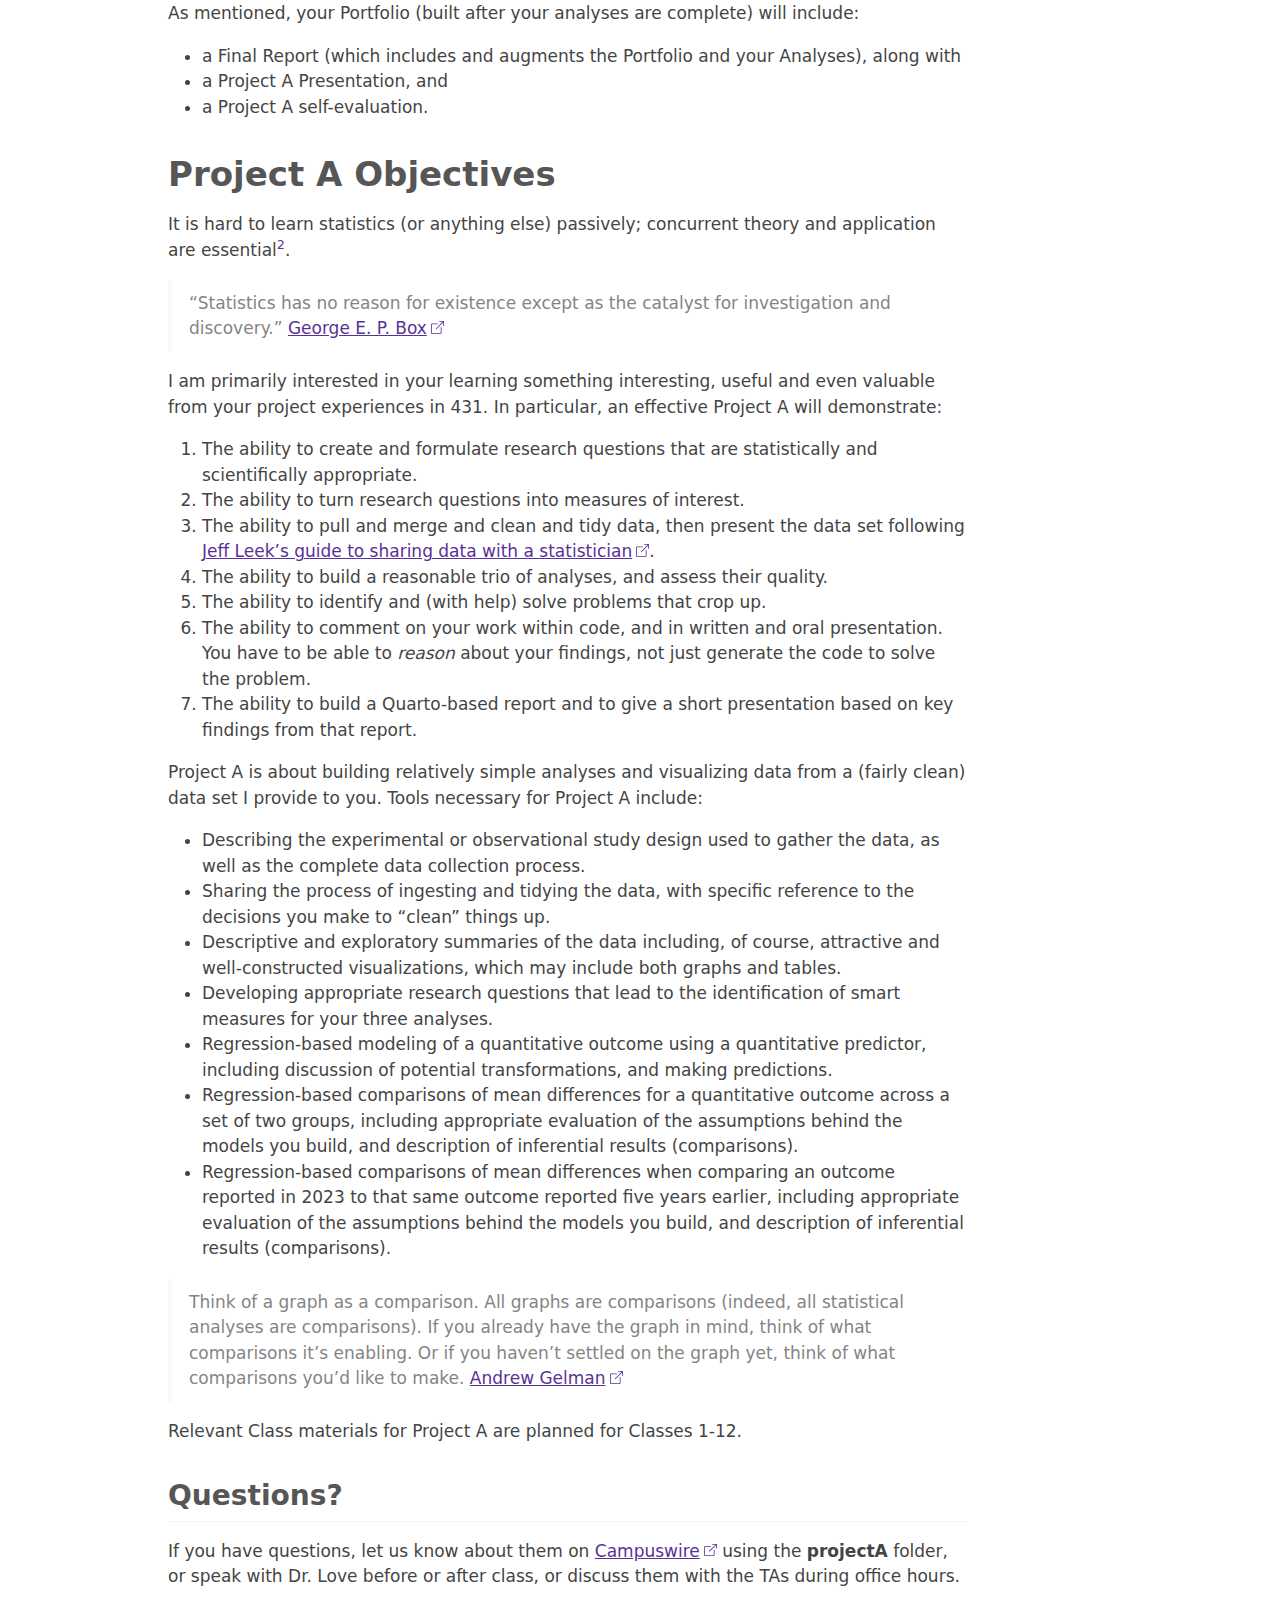
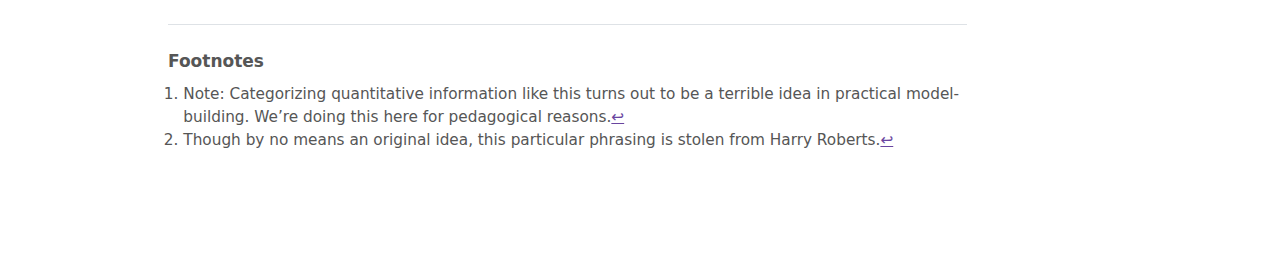
==== commit 7e43012f: "Add proposal details" ====
--- a/docs/index.html
+++ b/docs/index.html
@@ -7,7 +7,7 @@
 <meta name="viewport" content="width=device-width, initial-scale=1.0, user-scalable=yes">
 
 <meta name="author" content="431 Staff">
-<meta name="dcterms.date" content="2023-08-17">
+<meta name="dcterms.date" content="2023-08-21">
 
 <title>431 Project A - 431 Project A Instructions</title>
 <style>
@@ -174,7 +174,7 @@
     <div>
     <div class="quarto-title-meta-heading">Published</div>
     <div class="quarto-title-meta-contents">
-      <p class="date">2023-08-17</p>
+      <p class="date">2023-08-21</p>
     </div>
   </div>
   
@@ -192,7 +192,7 @@
 <ul>
 <li>The <a href="./data.html">Data page</a> contains information on the data you’ll use, and on the required cleaning and development of your final project tibble.
 <ul>
-<li>You’ll need to complete five data management tasks. Start this in <strong>early September</strong>.</li>
+<li>You’ll need to complete six data management tasks. Start this in <strong>early September</strong>.</li>
 </ul></li>
 <li>The <a href="./proposal.html">Proposal page</a> describes the elements of the proposal, which you will submit in early October, according to the deadline on the <a href="https://thomaselove.github.io/431-2023/calendar.html">Course Calendar</a>.
 <ul>
@@ -230,11 +230,12 @@
 </section>
 <section id="the-data" class="level1">
 <h1>The Data</h1>
-<p>You will be working with data from the 2023 edition of <a href="https://www.countyhealthrankings.org/">County Health Rankings</a>.</p>
+<p>You will be working (mostly) with data from the 2023 edition of <a href="https://www.countyhealthrankings.org/">County Health Rankings</a>.</p>
 <ul>
 <li>These data describe most counties in the United States. Counties are located within states in the US. There are 88 counties, for instance, in Ohio.</li>
 <li>The data are available now (along with extensive additional information) at the <a href="https://www.countyhealthrankings.org/explore-health-rankings/rankings-data-documentation">County Health Rankings website</a>.</li>
 <li>Everyone in the class will start with the same data set, but will pick a subset of that data that will be different for each project.</li>
+<li>Analyses 1 and 2 solely use CHR 2023 data, while Analysis 3 adds some data from CHR 2018.</li>
 </ul>
 <section id="cleaning-the-data" class="level2">
 <h2 class="anchored" data-anchor-id="cleaning-the-data">Cleaning the Data</h2>
@@ -247,10 +248,11 @@
 <li>Another will serve as your predictor for Analysis 1.</li>
 <li>A third will serve as your outcome for Analysis 2.</li>
 <li>Your fourth variable will serve (after categorizing<a href="#fn1" class="footnote-ref" id="fnref1" role="doc-noteref"><sup>1</sup></a>) as your predictor for Analysis 2.</li>
-<li>The fifth variable (different from the other four) will serve as an alternative choice, should one of your other four variables prove to be unsuitable for its planned role.</li>
+<li>The fifth variable will serve as your outcome for Analysis 3, and here we’ll have to pull in some data from the 2018 version of County Health Rankings, as well.</li>
 </ul></li>
 <li>In addition to the five analytic variables listed above, you will add a factor describing some groups within the fourth variable, as well as four pre-specified variables (the county’s FIPS code, the state postal abbreviation, the county name, and an indicator that the county is ranked by CHR.)</li>
-<li>Your final analytic tibble will have 300-800 rows (counties) and ten columns (rows).</li>
+<li>You will also add 2018 data for your fifth variable, using a data set we provide.</li>
+<li>Your final analytic tibble will have 300-800 rows (counties) and eleven columns (variables.)</li>
 </ul>
 </section>
 </section>
@@ -270,7 +272,8 @@
 <p>After your proposal is accepted, you will use your final analytic tibble to complete two main Analyses. The two main Analyses you’ll complete are:</p>
 <ol type="1">
 <li>Visualizing and modeling the relationship between a quantitative outcome and a quantitative predictor, and using the model to make and assess some predictions.</li>
-<li>Visualizing and modeling the relationship between a quantitative outcome and a categorical predictor with two levels, the describing inferences you can make from that work.</li>
+<li>Visualizing and modeling the relationship between a quantitative outcome and a categorical predictor with two levels, and describing the inferences you can make about comparing the centers of the distributions in the two groups.</li>
+<li>Visualizing and modeling the relationship between a quantitative outcome reported in 2023 across your sample of counties, and that same outcome as it was reported in 2018, and then describing some inferences you can make regarding that comparison.</li>
 </ol>
 </section>
 <section id="the-portfolio" class="level1">
@@ -293,23 +296,25 @@
 <li>The ability to create and formulate research questions that are statistically and scientifically appropriate.</li>
 <li>The ability to turn research questions into measures of interest.</li>
 <li>The ability to pull and merge and clean and tidy data, then present the data set following <a href="https://github.com/jtleek/datasharing">Jeff Leek’s guide to sharing data with a statistician</a>.</li>
-<li>The ability to build a reasonable pair of analyses, and assess their quality.</li>
+<li>The ability to build a reasonable trio of analyses, and assess their quality.</li>
 <li>The ability to identify and (with help) solve problems that crop up.</li>
 <li>The ability to comment on your work within code, and in written and oral presentation. You have to be able to <em>reason</em> about your findings, not just generate the code to solve the problem.</li>
 <li>The ability to build a Quarto-based report and to give a short presentation based on key findings from that report.</li>
 </ol>
-<p>Project A is about building relatively simple analyses and visualizing data from a (fairly clean) data set I provide to you. In Project A, you will complete most of the elements of a data science project designed to create statistical models for a pair of <em>quantitative</em> outcomes, and assess their quality. Tools necessary for Project A include:</p>
+<p>Project A is about building relatively simple analyses and visualizing data from a (fairly clean) data set I provide to you. Tools necessary for Project A include:</p>
 <ul>
 <li>Describing the experimental or observational study design used to gather the data, as well as the complete data collection process.</li>
 <li>Sharing the process of ingesting and tidying the data, with specific reference to the decisions you make to “clean” things up.</li>
 <li>Descriptive and exploratory summaries of the data including, of course, attractive and well-constructed visualizations, which may include both graphs and tables.</li>
-<li>Developing appropriate research questions that lead to the identification of smart measures for predictors and outcomes.</li>
+<li>Developing appropriate research questions that lead to the identification of smart measures for your three analyses.</li>
 <li>Regression-based modeling of a quantitative outcome using a quantitative predictor, including discussion of potential transformations, and making predictions.</li>
 <li>Regression-based comparisons of mean differences for a quantitative outcome across a set of two groups, including appropriate evaluation of the assumptions behind the models you build, and description of inferential results (comparisons).</li>
+<li>Regression-based comparisons of mean differences when comparing an outcome reported in 2023 to that same outcome reported five years earlier, including appropriate evaluation of the assumptions behind the models you build, and description of inferential results (comparisons).</li>
 </ul>
 <blockquote class="blockquote">
 <p>Think of a graph as a comparison. All graphs are comparisons (indeed, all statistical analyses are comparisons). If you already have the graph in mind, think of what comparisons it’s enabling. Or if you haven’t settled on the graph yet, think of what comparisons you’d like to make. <a href="http://andrewgelman.com/2014/03/25/statistical-graphics-course-statistical-graphics-advice/">Andrew Gelman</a></p>
 </blockquote>
+<p>Relevant Class materials for Project A are planned for Classes 1-12.</p>
 <section id="questions" class="level2">
 <h2 class="anchored" data-anchor-id="questions">Questions?</h2>
 <p>If you have questions, let us know about them on <a href="https://thomaselove.github.io/431-2023/campuswire.html">Campuswire</a> using the <strong>projectA</strong> folder, or speak with Dr.&nbsp;Love before or after class, or discuss them with the TAs during office hours.</p>
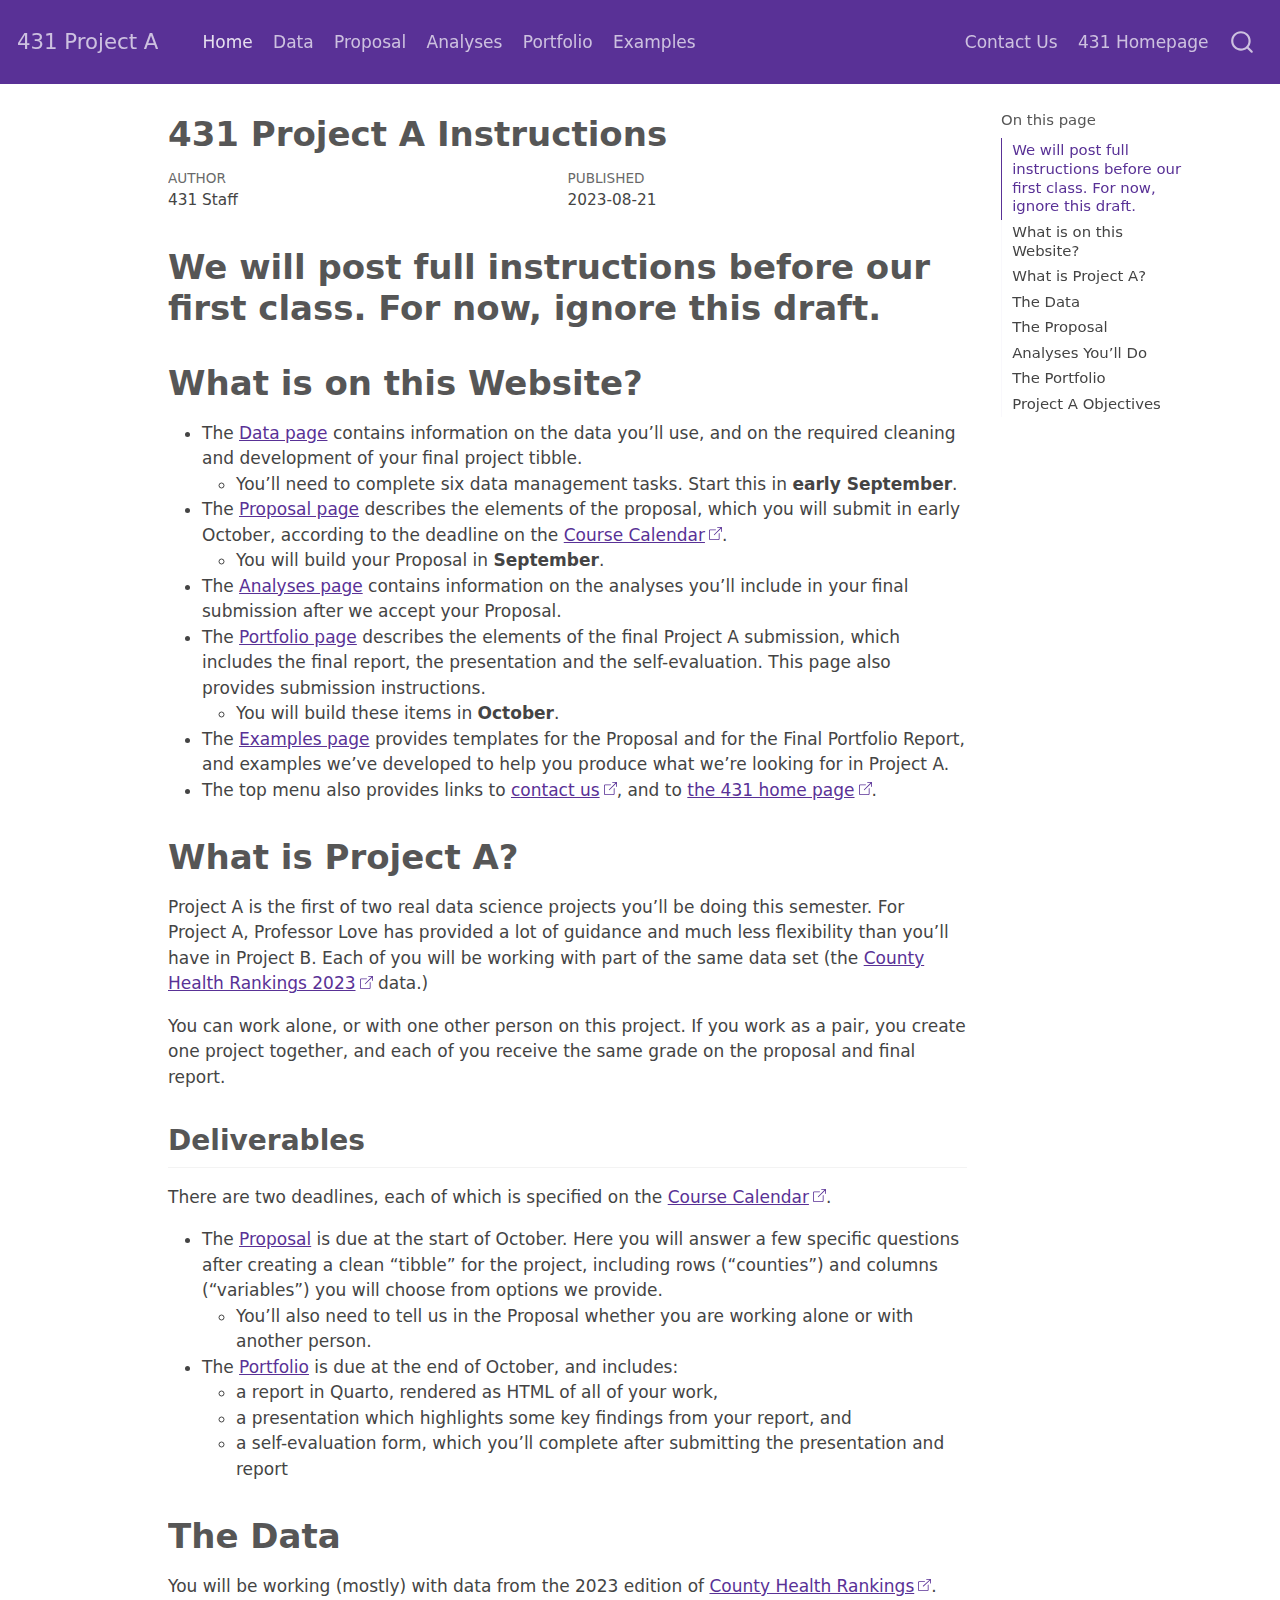
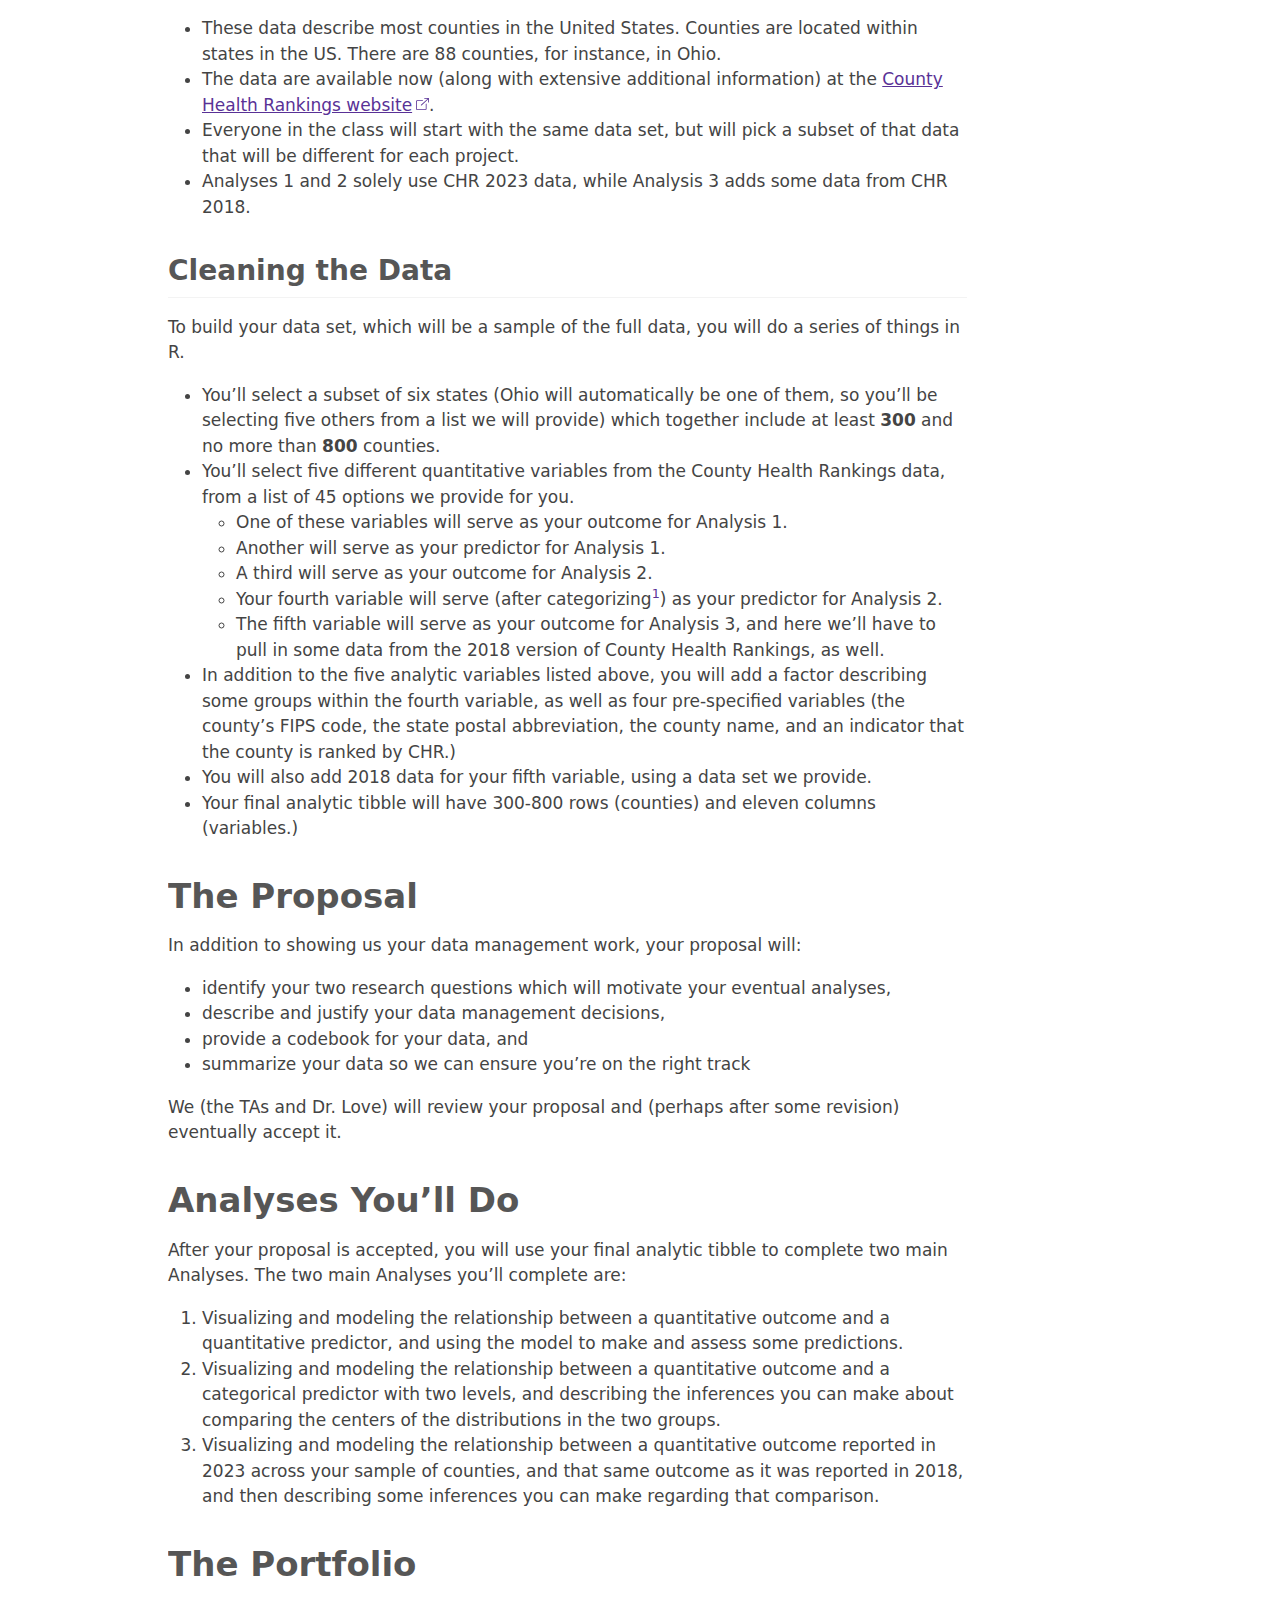
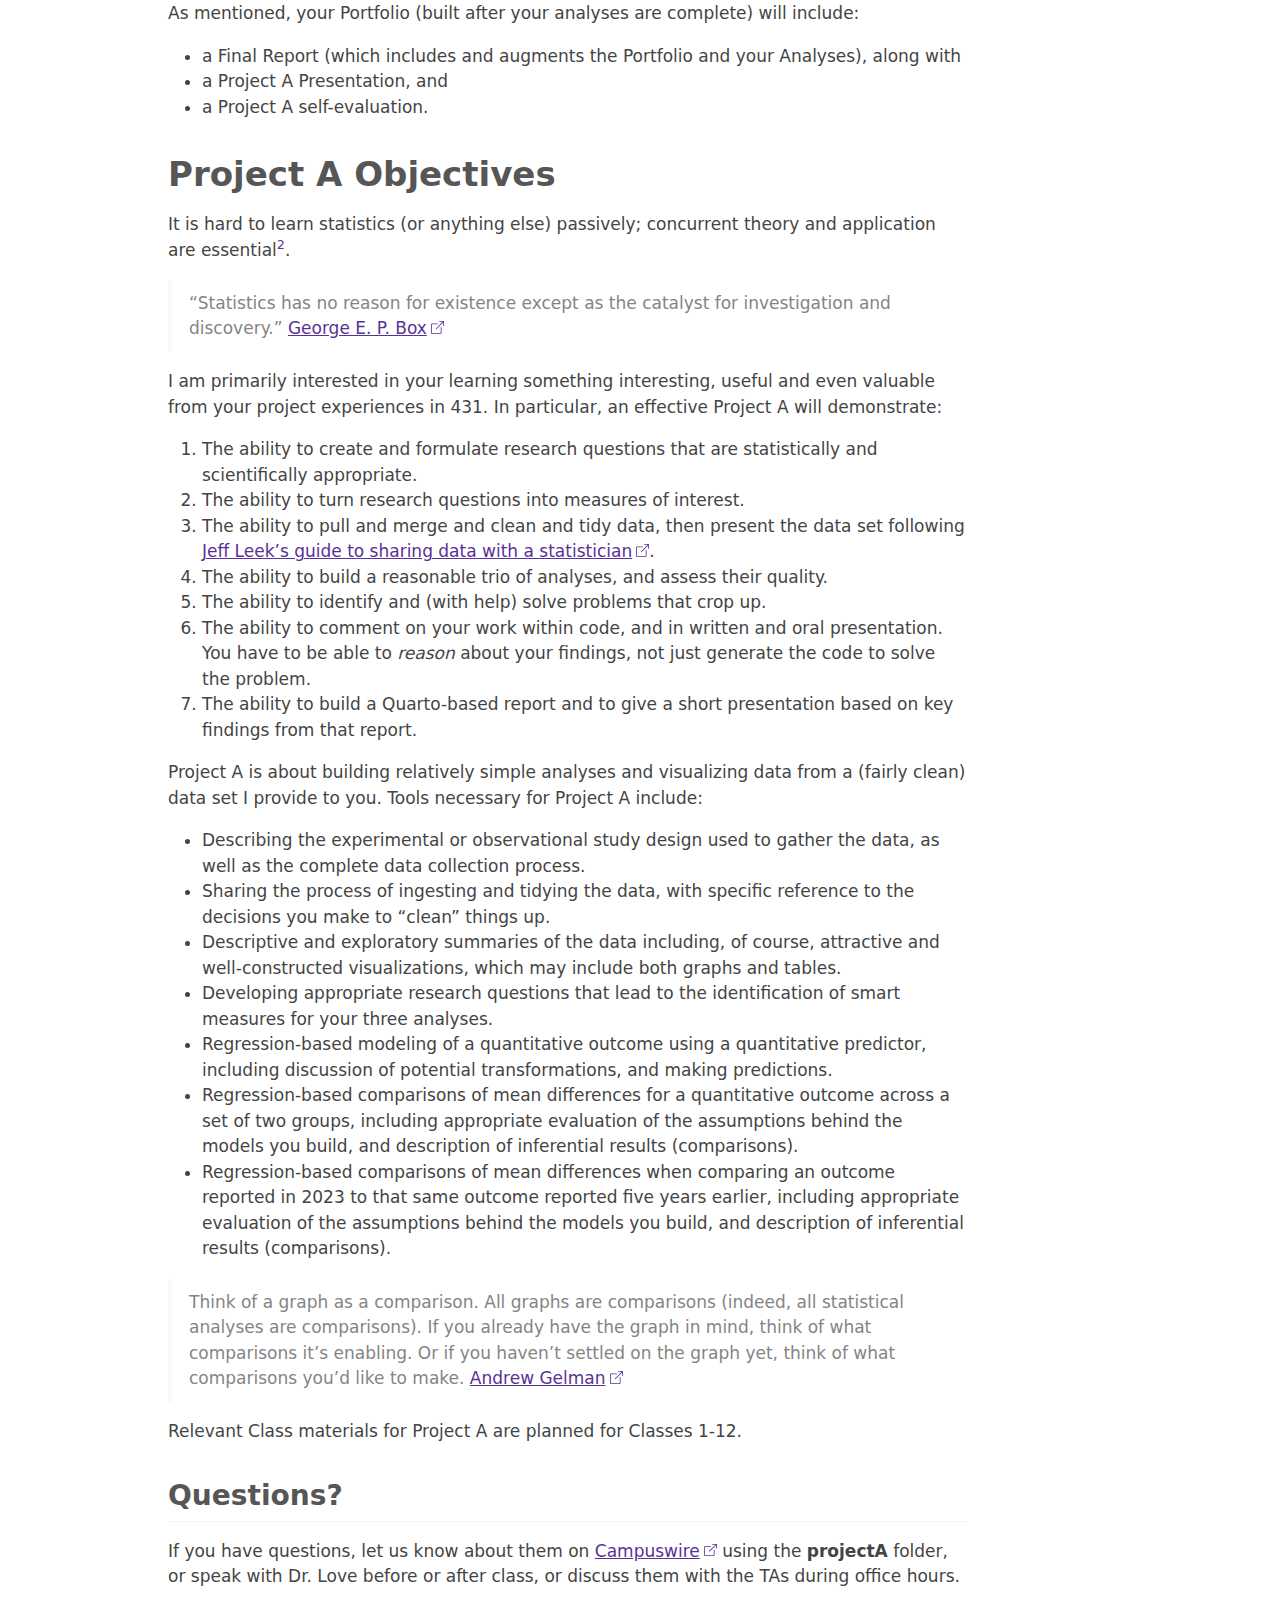
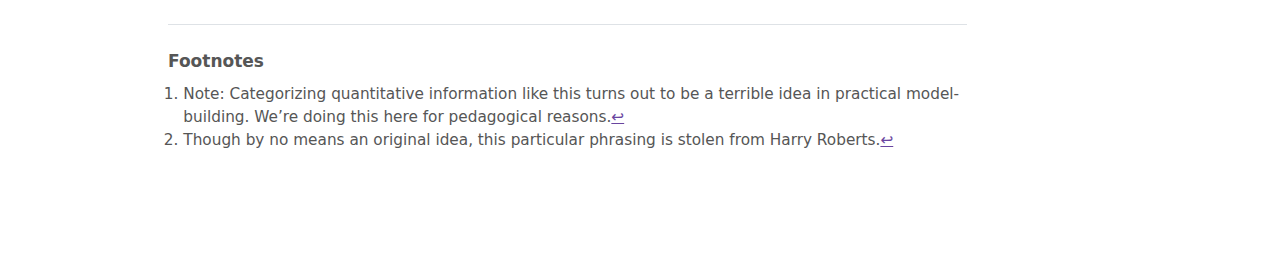
==== commit 2ef5df18: "Getting started on analyses." ====
--- a/docs/index.html
+++ b/docs/index.html
@@ -133,7 +133,7 @@
    
   <ul>
   <li><a href="#we-will-post-full-instructions-before-our-first-class.-for-now-ignore-this-draft." id="toc-we-will-post-full-instructions-before-our-first-class.-for-now-ignore-this-draft." class="nav-link active" data-scroll-target="#we-will-post-full-instructions-before-our-first-class.-for-now-ignore-this-draft.">We will post full instructions before our first class. For now, ignore this draft.</a></li>
-  <li><a href="#what-is-on-this-website" id="toc-what-is-on-this-website" class="nav-link" data-scroll-target="#what-is-on-this-website">What is on this Website</a></li>
+  <li><a href="#what-is-on-this-website" id="toc-what-is-on-this-website" class="nav-link" data-scroll-target="#what-is-on-this-website">What is on this Website?</a></li>
   <li><a href="#what-is-project-a" id="toc-what-is-project-a" class="nav-link" data-scroll-target="#what-is-project-a">What is Project A?</a>
   <ul class="collapse">
   <li><a href="#deliverables" id="toc-deliverables" class="nav-link" data-scroll-target="#deliverables">Deliverables</a></li>
@@ -188,7 +188,7 @@
 <h1>We will post full instructions before our first class. For now, ignore this draft.</h1>
 </section>
 <section id="what-is-on-this-website" class="level1">
-<h1>What is on this Website</h1>
+<h1>What is on this Website?</h1>
 <ul>
 <li>The <a href="./data.html">Data page</a> contains information on the data you’ll use, and on the required cleaning and development of your final project tibble.
 <ul>
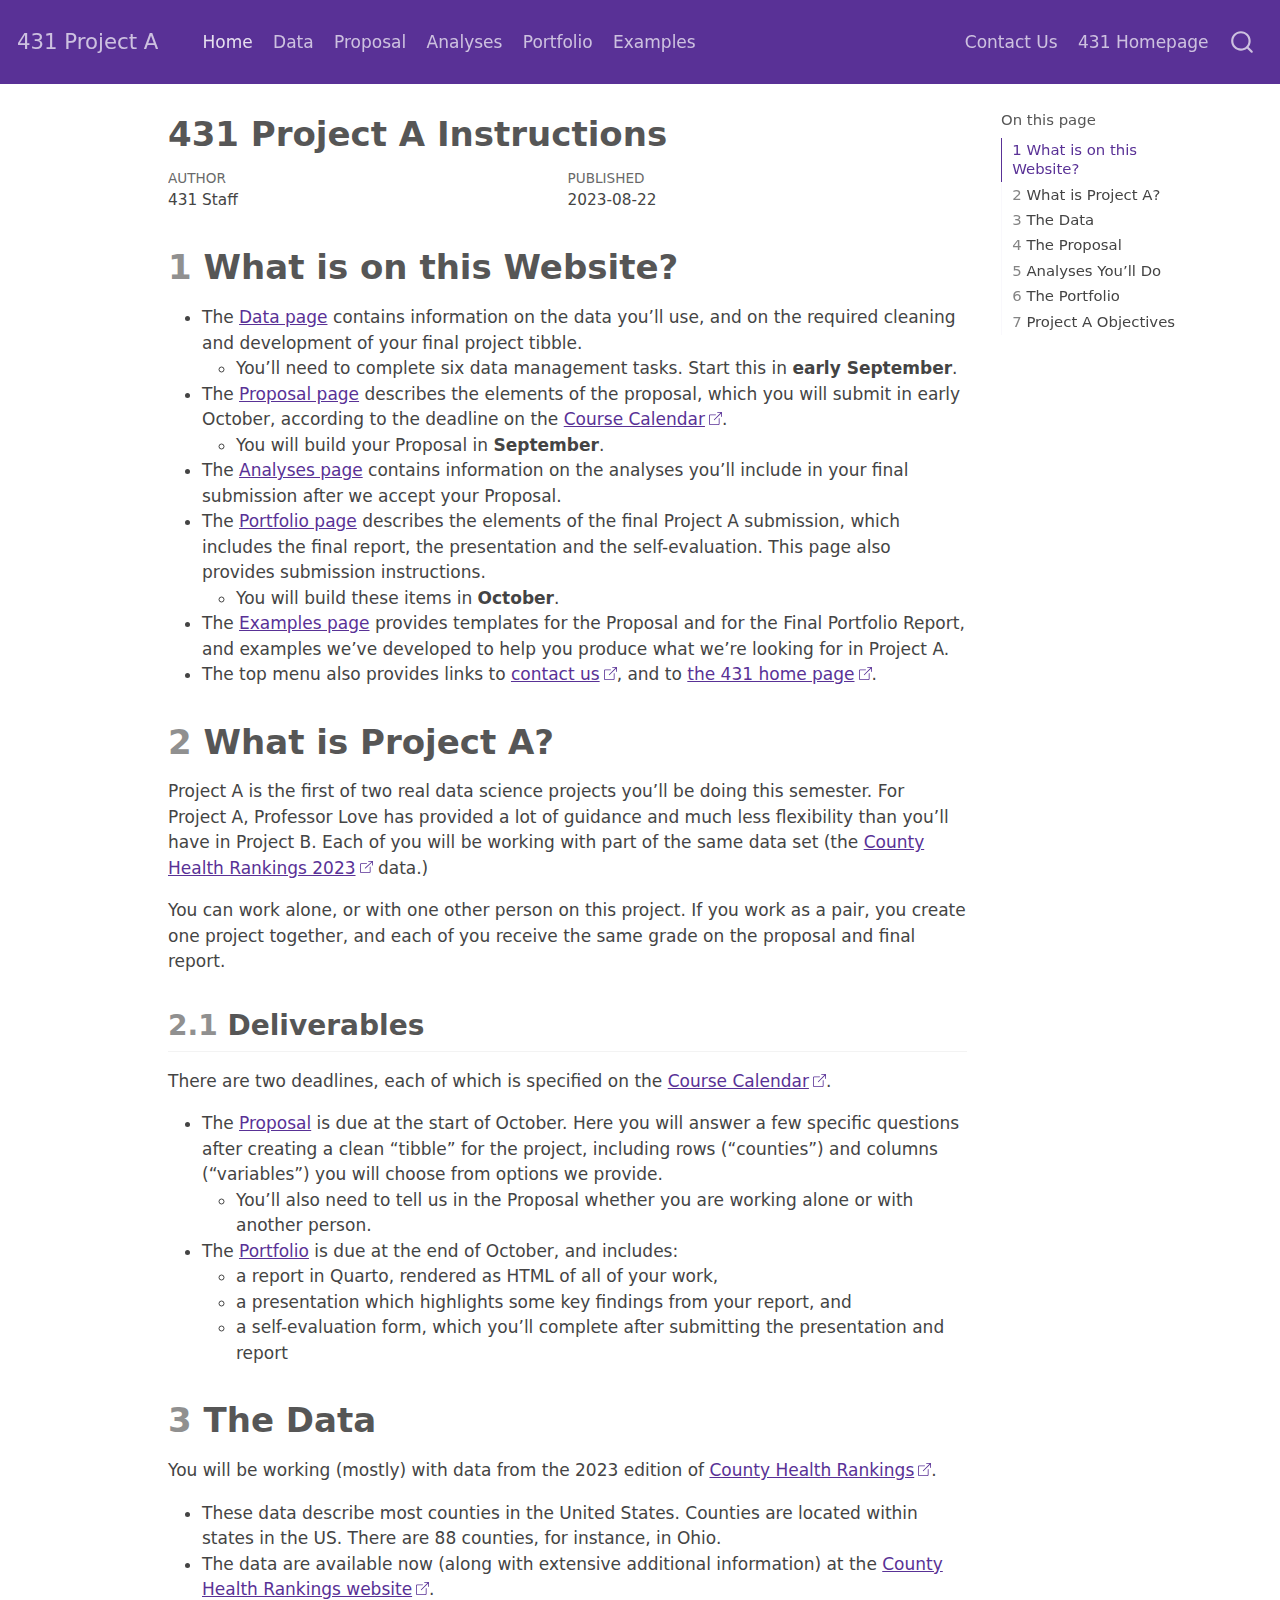
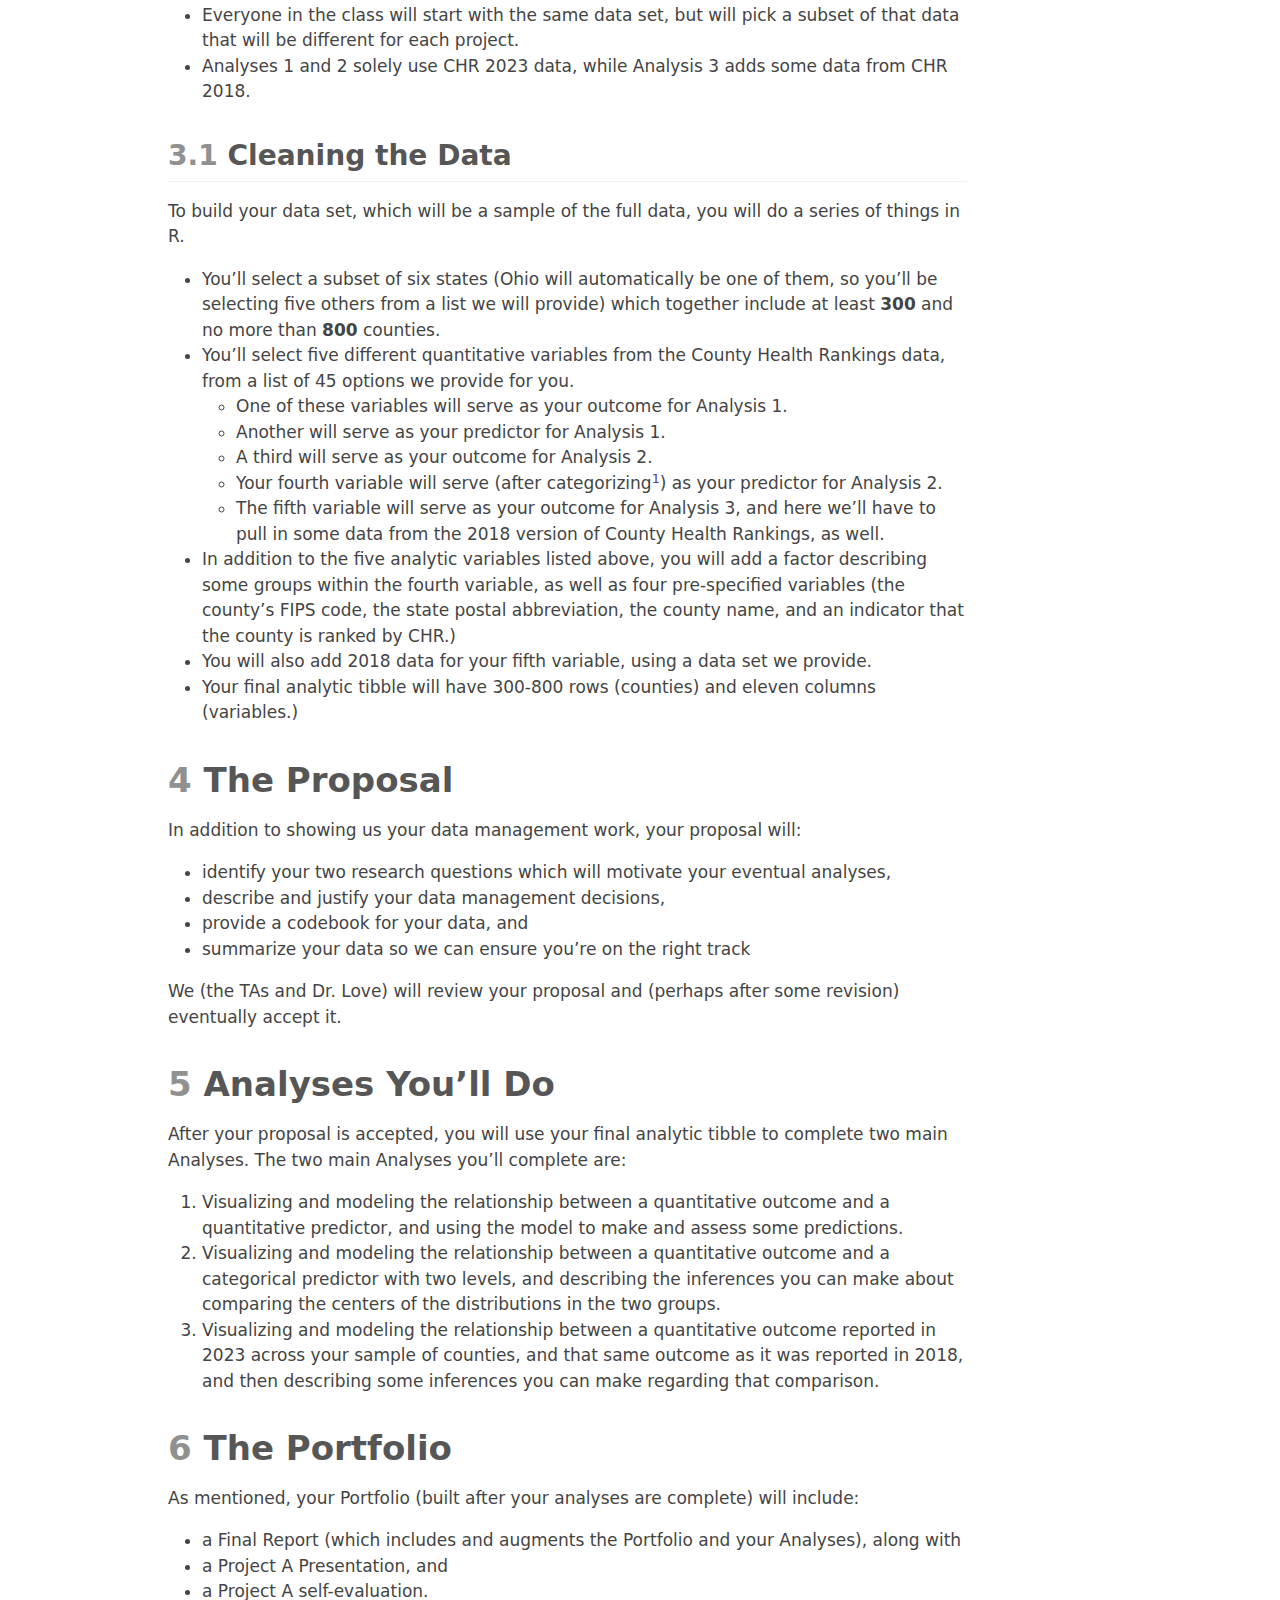
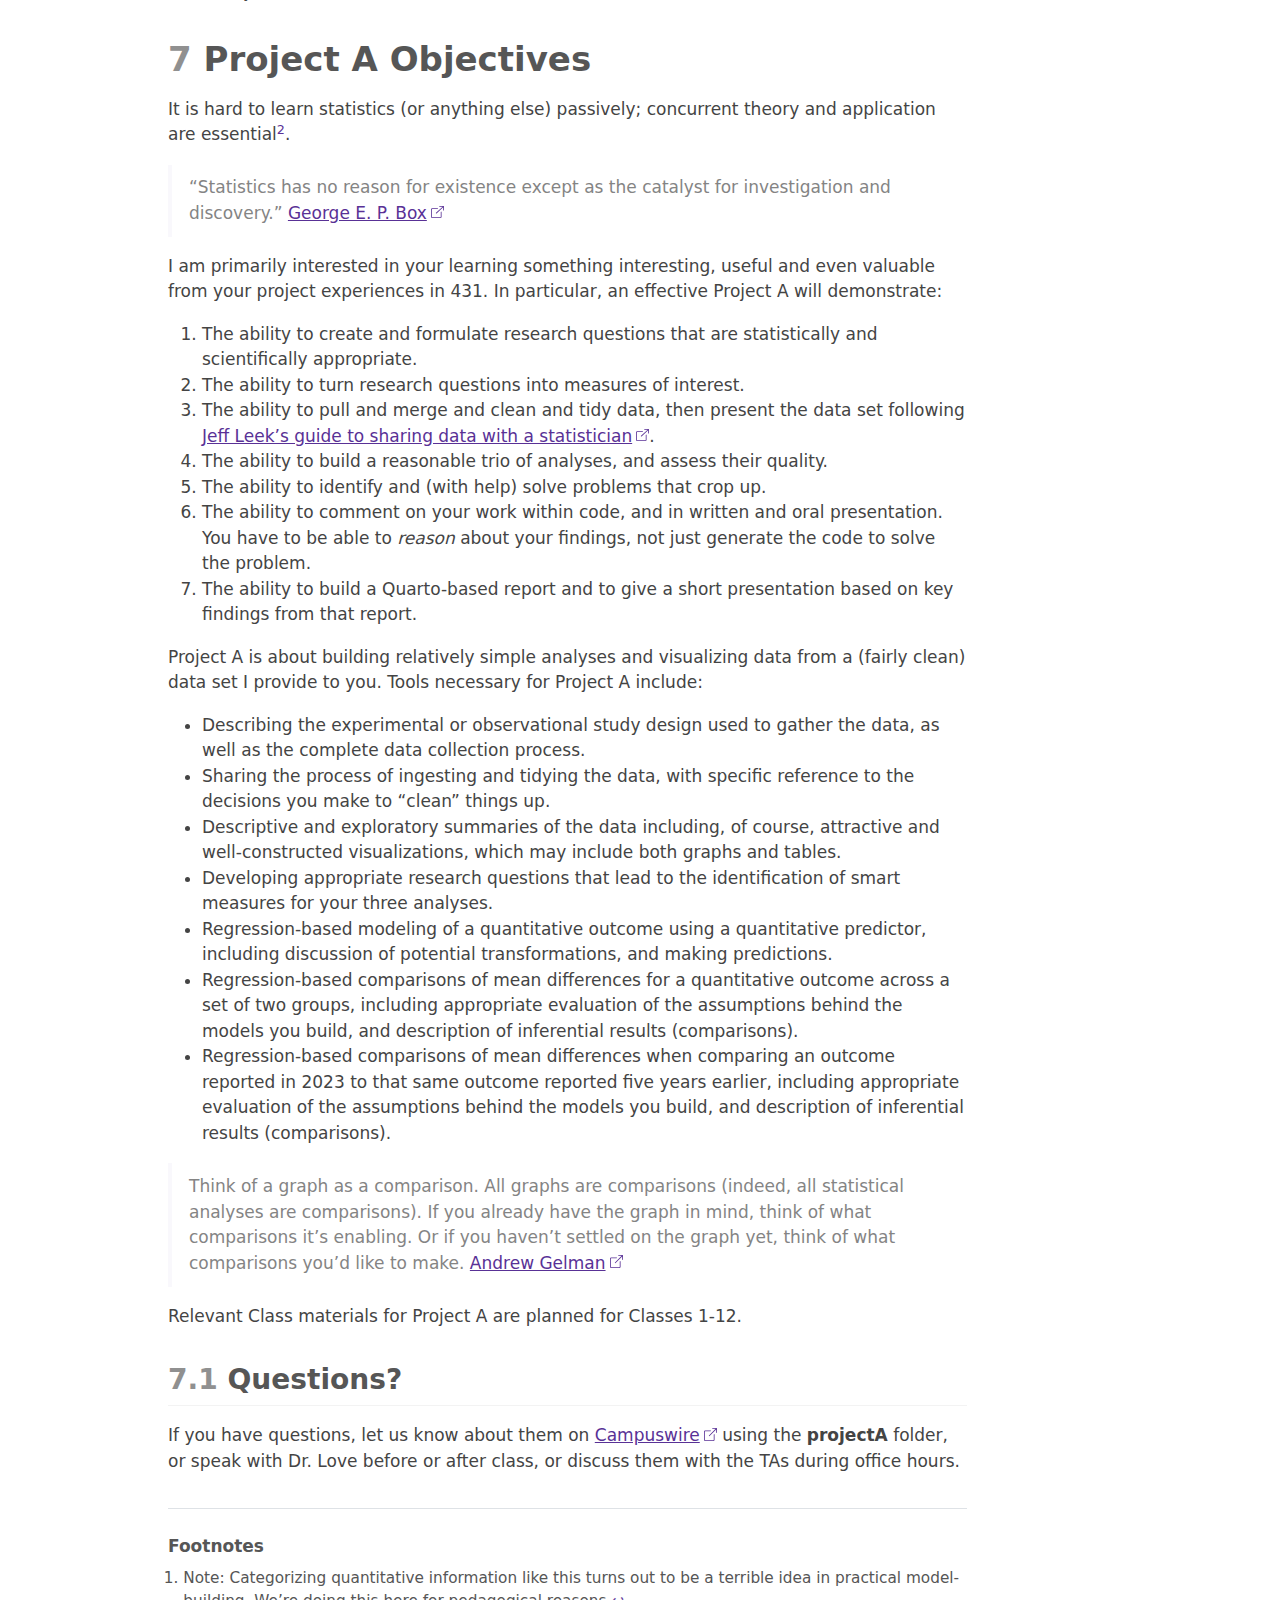
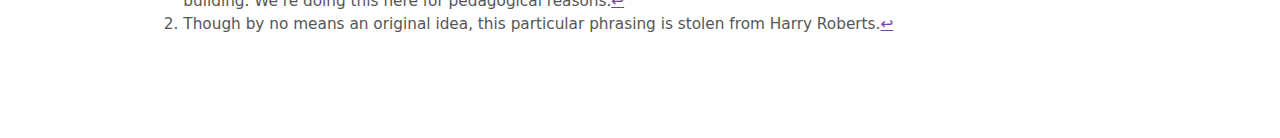
==== commit 68130cca: "Complete instructions." ====
--- a/docs/index.html
+++ b/docs/index.html
@@ -7,7 +7,7 @@
 <meta name="viewport" content="width=device-width, initial-scale=1.0, user-scalable=yes">
 
 <meta name="author" content="431 Staff">
-<meta name="dcterms.date" content="2023-08-21">
+<meta name="dcterms.date" content="2023-08-22">
 
 <title>431 Project A - 431 Project A Instructions</title>
 <style>
@@ -132,22 +132,21 @@
     <h2 id="toc-title">On this page</h2>
    
   <ul>
-  <li><a href="#we-will-post-full-instructions-before-our-first-class.-for-now-ignore-this-draft." id="toc-we-will-post-full-instructions-before-our-first-class.-for-now-ignore-this-draft." class="nav-link active" data-scroll-target="#we-will-post-full-instructions-before-our-first-class.-for-now-ignore-this-draft.">We will post full instructions before our first class. For now, ignore this draft.</a></li>
-  <li><a href="#what-is-on-this-website" id="toc-what-is-on-this-website" class="nav-link" data-scroll-target="#what-is-on-this-website">What is on this Website?</a></li>
-  <li><a href="#what-is-project-a" id="toc-what-is-project-a" class="nav-link" data-scroll-target="#what-is-project-a">What is Project A?</a>
+  <li><a href="#what-is-on-this-website" id="toc-what-is-on-this-website" class="nav-link active" data-scroll-target="#what-is-on-this-website"><span class="header-section-number">1</span> What is on this Website?</a></li>
+  <li><a href="#what-is-project-a" id="toc-what-is-project-a" class="nav-link" data-scroll-target="#what-is-project-a"><span class="header-section-number">2</span> What is Project A?</a>
   <ul class="collapse">
-  <li><a href="#deliverables" id="toc-deliverables" class="nav-link" data-scroll-target="#deliverables">Deliverables</a></li>
+  <li><a href="#deliverables" id="toc-deliverables" class="nav-link" data-scroll-target="#deliverables"><span class="header-section-number">2.1</span> Deliverables</a></li>
   </ul></li>
-  <li><a href="#the-data" id="toc-the-data" class="nav-link" data-scroll-target="#the-data">The Data</a>
+  <li><a href="#the-data" id="toc-the-data" class="nav-link" data-scroll-target="#the-data"><span class="header-section-number">3</span> The Data</a>
   <ul class="collapse">
-  <li><a href="#cleaning-the-data" id="toc-cleaning-the-data" class="nav-link" data-scroll-target="#cleaning-the-data">Cleaning the Data</a></li>
+  <li><a href="#cleaning-the-data" id="toc-cleaning-the-data" class="nav-link" data-scroll-target="#cleaning-the-data"><span class="header-section-number">3.1</span> Cleaning the Data</a></li>
   </ul></li>
-  <li><a href="#the-proposal" id="toc-the-proposal" class="nav-link" data-scroll-target="#the-proposal">The Proposal</a></li>
-  <li><a href="#analyses-youll-do" id="toc-analyses-youll-do" class="nav-link" data-scroll-target="#analyses-youll-do">Analyses You’ll Do</a></li>
-  <li><a href="#the-portfolio" id="toc-the-portfolio" class="nav-link" data-scroll-target="#the-portfolio">The Portfolio</a></li>
-  <li><a href="#project-a-objectives" id="toc-project-a-objectives" class="nav-link" data-scroll-target="#project-a-objectives">Project A Objectives</a>
+  <li><a href="#the-proposal" id="toc-the-proposal" class="nav-link" data-scroll-target="#the-proposal"><span class="header-section-number">4</span> The Proposal</a></li>
+  <li><a href="#analyses-youll-do" id="toc-analyses-youll-do" class="nav-link" data-scroll-target="#analyses-youll-do"><span class="header-section-number">5</span> Analyses You’ll Do</a></li>
+  <li><a href="#the-portfolio" id="toc-the-portfolio" class="nav-link" data-scroll-target="#the-portfolio"><span class="header-section-number">6</span> The Portfolio</a></li>
+  <li><a href="#project-a-objectives" id="toc-project-a-objectives" class="nav-link" data-scroll-target="#project-a-objectives"><span class="header-section-number">7</span> Project A Objectives</a>
   <ul class="collapse">
-  <li><a href="#questions" id="toc-questions" class="nav-link" data-scroll-target="#questions">Questions?</a></li>
+  <li><a href="#questions" id="toc-questions" class="nav-link" data-scroll-target="#questions"><span class="header-section-number">7.1</span> Questions?</a></li>
   </ul></li>
   </ul>
 </nav>
@@ -174,7 +173,7 @@
     <div>
     <div class="quarto-title-meta-heading">Published</div>
     <div class="quarto-title-meta-contents">
-      <p class="date">2023-08-21</p>
+      <p class="date">2023-08-22</p>
     </div>
   </div>
   
@@ -184,11 +183,8 @@
 
 </header>
 
-<section id="we-will-post-full-instructions-before-our-first-class.-for-now-ignore-this-draft." class="level1">
-<h1>We will post full instructions before our first class. For now, ignore this draft.</h1>
-</section>
-<section id="what-is-on-this-website" class="level1">
-<h1>What is on this Website?</h1>
+<section id="what-is-on-this-website" class="level1" data-number="1">
+<h1 data-number="1"><span class="header-section-number">1</span> What is on this Website?</h1>
 <ul>
 <li>The <a href="./data.html">Data page</a> contains information on the data you’ll use, and on the required cleaning and development of your final project tibble.
 <ul>
@@ -207,12 +203,12 @@
 <li>The top menu also provides links to <a href="https://thomaselove.github.io/431-2023/contact.html">contact us</a>, and to <a href="https://thomaselove.github.io/431-2023">the 431 home page</a>.</li>
 </ul>
 </section>
-<section id="what-is-project-a" class="level1">
-<h1>What is Project A?</h1>
+<section id="what-is-project-a" class="level1" data-number="2">
+<h1 data-number="2"><span class="header-section-number">2</span> What is Project A?</h1>
 <p>Project A is the first of two real data science projects you’ll be doing this semester. For Project A, Professor Love has provided a lot of guidance and much less flexibility than you’ll have in Project B. Each of you will be working with part of the same data set (the <a href="https://www.countyhealthrankings.org/explore-health-rankings/rankings-data-documentation">County Health Rankings 2023</a> data.)</p>
 <p>You can work alone, or with one other person on this project. If you work as a pair, you create one project together, and each of you receive the same grade on the proposal and final report.</p>
-<section id="deliverables" class="level2">
-<h2 class="anchored" data-anchor-id="deliverables">Deliverables</h2>
+<section id="deliverables" class="level2" data-number="2.1">
+<h2 data-number="2.1" class="anchored" data-anchor-id="deliverables"><span class="header-section-number">2.1</span> Deliverables</h2>
 <p>There are two deadlines, each of which is specified on the <a href="https://thomaselove.github.io/431-2022/calendar.html">Course Calendar</a>.</p>
 <ul>
 <li>The <a href="./proposal.html">Proposal</a> is due at the start of October. Here you will answer a few specific questions after creating a clean “tibble” for the project, including rows (“counties”) and columns (“variables”) you will choose from options we provide.
@@ -228,8 +224,8 @@
 </ul>
 </section>
 </section>
-<section id="the-data" class="level1">
-<h1>The Data</h1>
+<section id="the-data" class="level1" data-number="3">
+<h1 data-number="3"><span class="header-section-number">3</span> The Data</h1>
 <p>You will be working (mostly) with data from the 2023 edition of <a href="https://www.countyhealthrankings.org/">County Health Rankings</a>.</p>
 <ul>
 <li>These data describe most counties in the United States. Counties are located within states in the US. There are 88 counties, for instance, in Ohio.</li>
@@ -237,8 +233,8 @@
 <li>Everyone in the class will start with the same data set, but will pick a subset of that data that will be different for each project.</li>
 <li>Analyses 1 and 2 solely use CHR 2023 data, while Analysis 3 adds some data from CHR 2018.</li>
 </ul>
-<section id="cleaning-the-data" class="level2">
-<h2 class="anchored" data-anchor-id="cleaning-the-data">Cleaning the Data</h2>
+<section id="cleaning-the-data" class="level2" data-number="3.1">
+<h2 data-number="3.1" class="anchored" data-anchor-id="cleaning-the-data"><span class="header-section-number">3.1</span> Cleaning the Data</h2>
 <p>To build your data set, which will be a sample of the full data, you will do a series of things in R.</p>
 <ul>
 <li>You’ll select a subset of six states (Ohio will automatically be one of them, so you’ll be selecting five others from a list we will provide) which together include at least <strong>300</strong> and no more than <strong>800</strong> counties.</li>
@@ -256,8 +252,8 @@
 </ul>
 </section>
 </section>
-<section id="the-proposal" class="level1">
-<h1>The Proposal</h1>
+<section id="the-proposal" class="level1" data-number="4">
+<h1 data-number="4"><span class="header-section-number">4</span> The Proposal</h1>
 <p>In addition to showing us your data management work, your proposal will:</p>
 <ul>
 <li>identify your two research questions which will motivate your eventual analyses,</li>
@@ -267,8 +263,8 @@
 </ul>
 <p>We (the TAs and Dr.&nbsp;Love) will review your proposal and (perhaps after some revision) eventually accept it.</p>
 </section>
-<section id="analyses-youll-do" class="level1">
-<h1>Analyses You’ll Do</h1>
+<section id="analyses-youll-do" class="level1" data-number="5">
+<h1 data-number="5"><span class="header-section-number">5</span> Analyses You’ll Do</h1>
 <p>After your proposal is accepted, you will use your final analytic tibble to complete two main Analyses. The two main Analyses you’ll complete are:</p>
 <ol type="1">
 <li>Visualizing and modeling the relationship between a quantitative outcome and a quantitative predictor, and using the model to make and assess some predictions.</li>
@@ -276,8 +272,8 @@
 <li>Visualizing and modeling the relationship between a quantitative outcome reported in 2023 across your sample of counties, and that same outcome as it was reported in 2018, and then describing some inferences you can make regarding that comparison.</li>
 </ol>
 </section>
-<section id="the-portfolio" class="level1">
-<h1>The Portfolio</h1>
+<section id="the-portfolio" class="level1" data-number="6">
+<h1 data-number="6"><span class="header-section-number">6</span> The Portfolio</h1>
 <p>As mentioned, your Portfolio (built after your analyses are complete) will include:</p>
 <ul>
 <li>a Final Report (which includes and augments the Portfolio and your Analyses), along with</li>
@@ -285,8 +281,8 @@
 <li>a Project A self-evaluation.</li>
 </ul>
 </section>
-<section id="project-a-objectives" class="level1">
-<h1>Project A Objectives</h1>
+<section id="project-a-objectives" class="level1" data-number="7">
+<h1 data-number="7"><span class="header-section-number">7</span> Project A Objectives</h1>
 <p>It is hard to learn statistics (or anything else) passively; concurrent theory and application are essential<a href="#fn2" class="footnote-ref" id="fnref2" role="doc-noteref"><sup>2</sup></a>.</p>
 <blockquote class="blockquote">
 <p>“Statistics has no reason for existence except as the catalyst for investigation and discovery.” <a href="https://en.wikipedia.org/wiki/George_E._P._Box">George E. P. Box</a></p>
@@ -315,8 +311,8 @@
 <p>Think of a graph as a comparison. All graphs are comparisons (indeed, all statistical analyses are comparisons). If you already have the graph in mind, think of what comparisons it’s enabling. Or if you haven’t settled on the graph yet, think of what comparisons you’d like to make. <a href="http://andrewgelman.com/2014/03/25/statistical-graphics-course-statistical-graphics-advice/">Andrew Gelman</a></p>
 </blockquote>
 <p>Relevant Class materials for Project A are planned for Classes 1-12.</p>
-<section id="questions" class="level2">
-<h2 class="anchored" data-anchor-id="questions">Questions?</h2>
+<section id="questions" class="level2" data-number="7.1">
+<h2 data-number="7.1" class="anchored" data-anchor-id="questions"><span class="header-section-number">7.1</span> Questions?</h2>
 <p>If you have questions, let us know about them on <a href="https://thomaselove.github.io/431-2023/campuswire.html">Campuswire</a> using the <strong>projectA</strong> folder, or speak with Dr.&nbsp;Love before or after class, or discuss them with the TAs during office hours.</p>
 
 
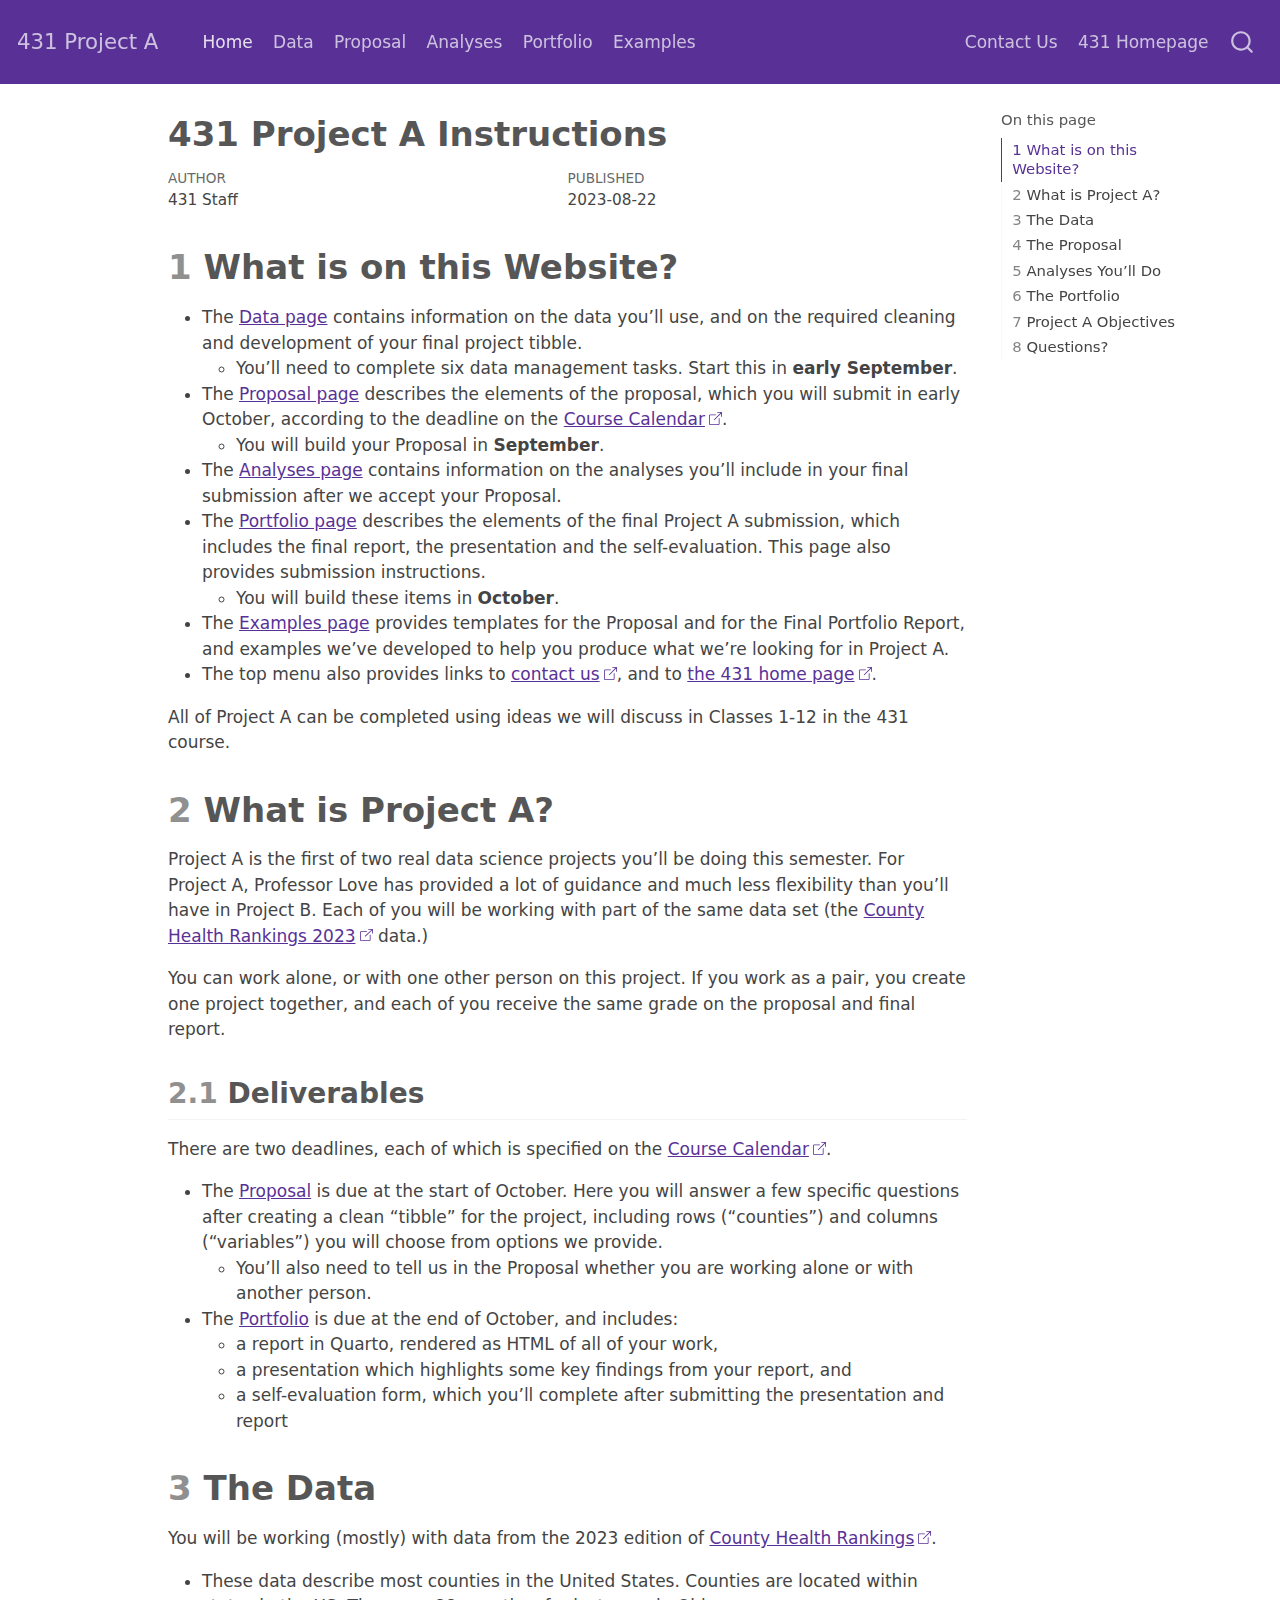
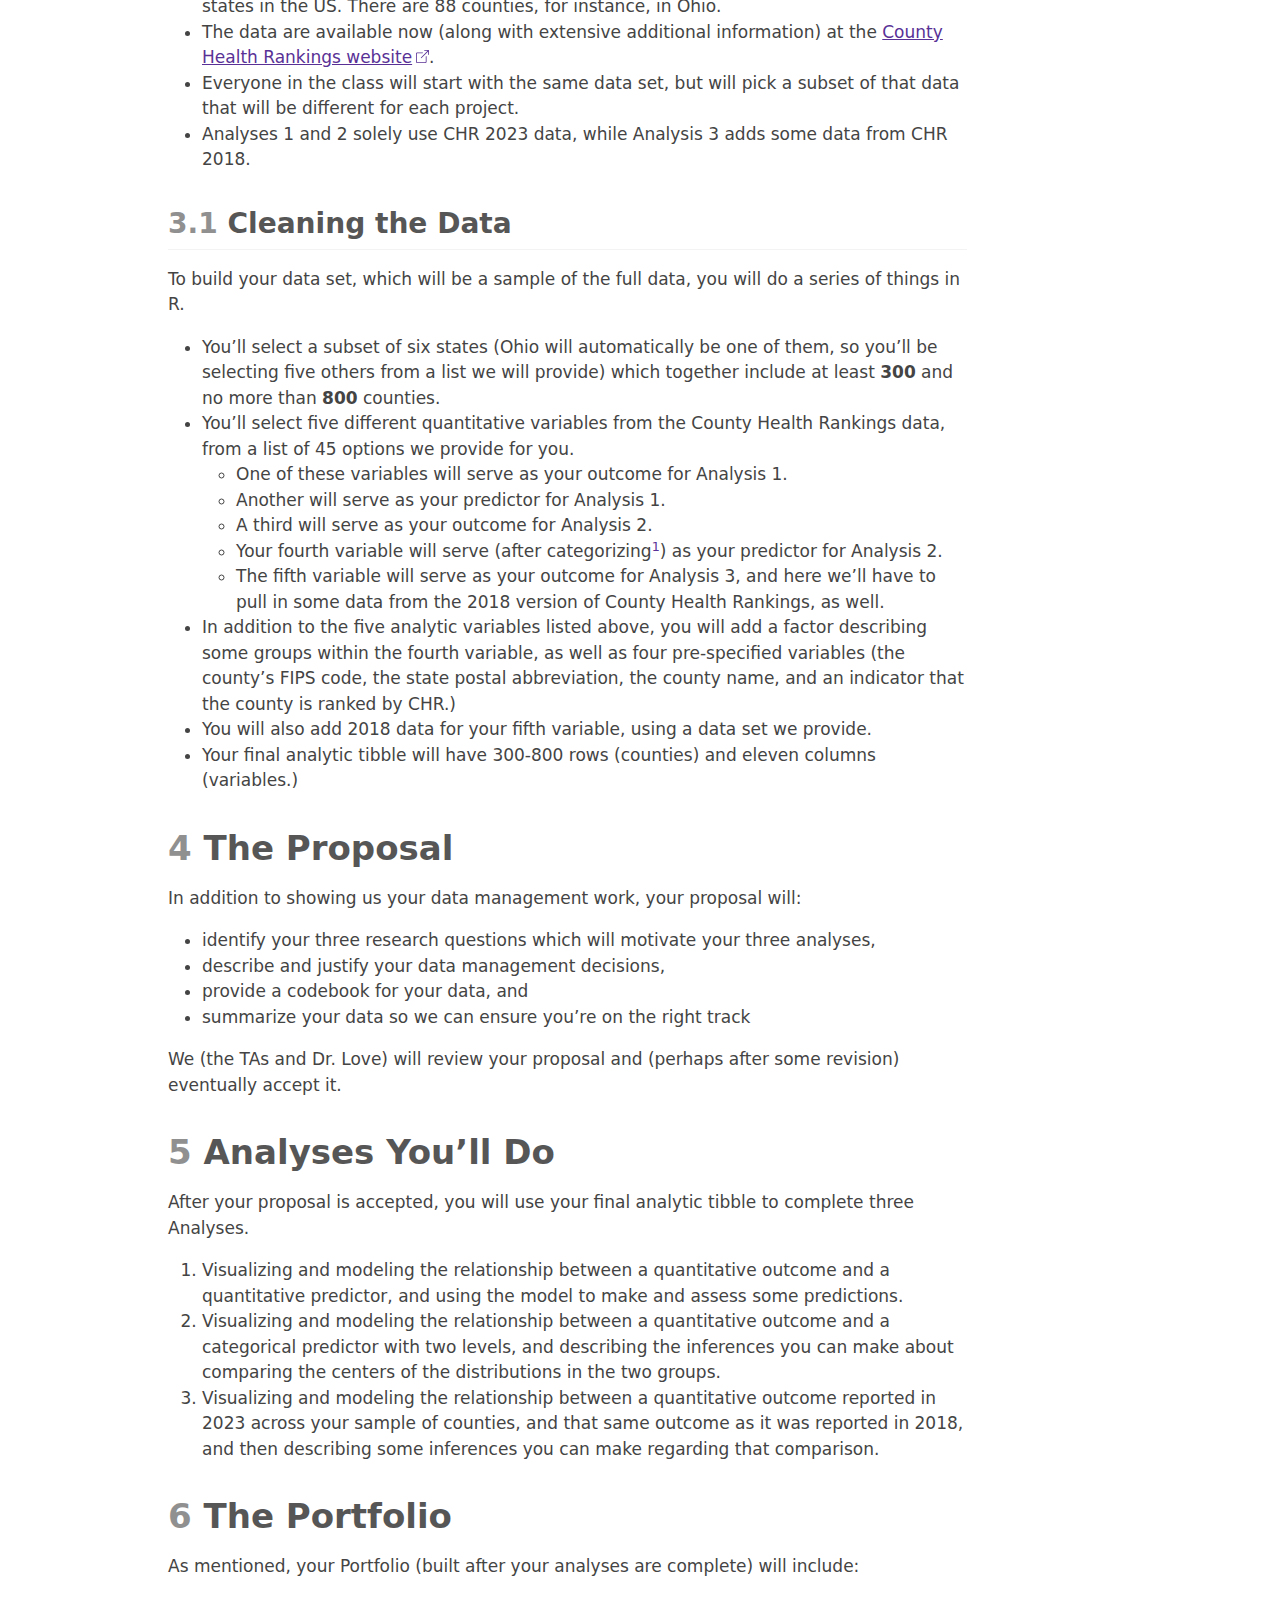
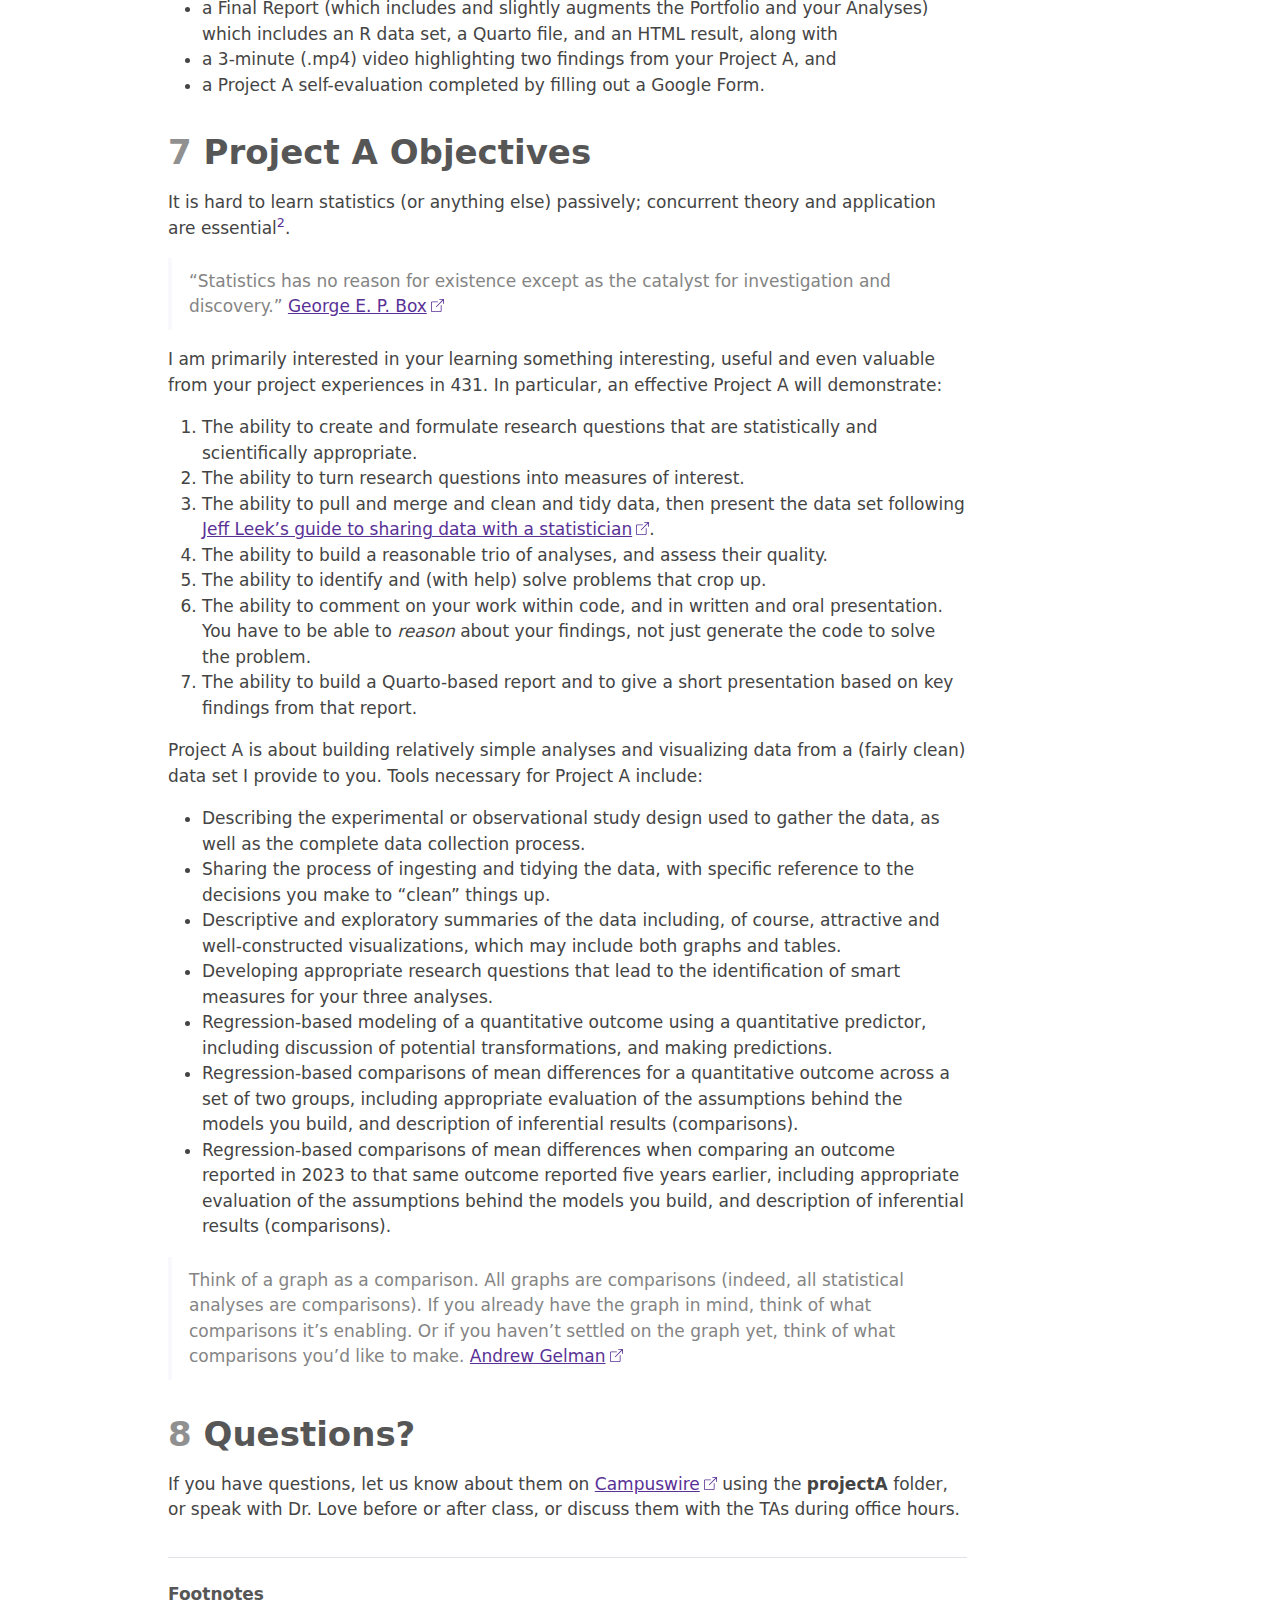
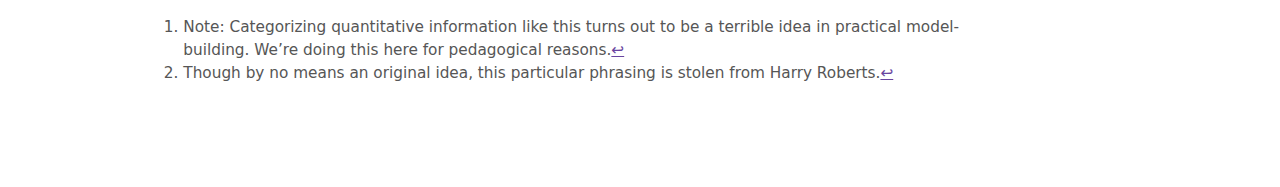
==== commit bf72edf2: "More detailed instructions." ====
--- a/docs/index.html
+++ b/docs/index.html
@@ -144,10 +144,8 @@
   <li><a href="#the-proposal" id="toc-the-proposal" class="nav-link" data-scroll-target="#the-proposal"><span class="header-section-number">4</span> The Proposal</a></li>
   <li><a href="#analyses-youll-do" id="toc-analyses-youll-do" class="nav-link" data-scroll-target="#analyses-youll-do"><span class="header-section-number">5</span> Analyses You’ll Do</a></li>
   <li><a href="#the-portfolio" id="toc-the-portfolio" class="nav-link" data-scroll-target="#the-portfolio"><span class="header-section-number">6</span> The Portfolio</a></li>
-  <li><a href="#project-a-objectives" id="toc-project-a-objectives" class="nav-link" data-scroll-target="#project-a-objectives"><span class="header-section-number">7</span> Project A Objectives</a>
-  <ul class="collapse">
-  <li><a href="#questions" id="toc-questions" class="nav-link" data-scroll-target="#questions"><span class="header-section-number">7.1</span> Questions?</a></li>
-  </ul></li>
+  <li><a href="#project-a-objectives" id="toc-project-a-objectives" class="nav-link" data-scroll-target="#project-a-objectives"><span class="header-section-number">7</span> Project A Objectives</a></li>
+  <li><a href="#questions" id="toc-questions" class="nav-link" data-scroll-target="#questions"><span class="header-section-number">8</span> Questions?</a></li>
   </ul>
 </nav>
     </div>
@@ -202,6 +200,7 @@
 <li>The <a href="./examples.html">Examples page</a> provides templates for the Proposal and for the Final Portfolio Report, and examples we’ve developed to help you produce what we’re looking for in Project A.</li>
 <li>The top menu also provides links to <a href="https://thomaselove.github.io/431-2023/contact.html">contact us</a>, and to <a href="https://thomaselove.github.io/431-2023">the 431 home page</a>.</li>
 </ul>
+<p>All of Project A can be completed using ideas we will discuss in Classes 1-12 in the 431 course.</p>
 </section>
 <section id="what-is-project-a" class="level1" data-number="2">
 <h1 data-number="2"><span class="header-section-number">2</span> What is Project A?</h1>
@@ -256,7 +255,7 @@
 <h1 data-number="4"><span class="header-section-number">4</span> The Proposal</h1>
 <p>In addition to showing us your data management work, your proposal will:</p>
 <ul>
-<li>identify your two research questions which will motivate your eventual analyses,</li>
+<li>identify your three research questions which will motivate your three analyses,</li>
 <li>describe and justify your data management decisions,</li>
 <li>provide a codebook for your data, and</li>
 <li>summarize your data so we can ensure you’re on the right track</li>
@@ -265,7 +264,7 @@
 </section>
 <section id="analyses-youll-do" class="level1" data-number="5">
 <h1 data-number="5"><span class="header-section-number">5</span> Analyses You’ll Do</h1>
-<p>After your proposal is accepted, you will use your final analytic tibble to complete two main Analyses. The two main Analyses you’ll complete are:</p>
+<p>After your proposal is accepted, you will use your final analytic tibble to complete three Analyses.</p>
 <ol type="1">
 <li>Visualizing and modeling the relationship between a quantitative outcome and a quantitative predictor, and using the model to make and assess some predictions.</li>
 <li>Visualizing and modeling the relationship between a quantitative outcome and a categorical predictor with two levels, and describing the inferences you can make about comparing the centers of the distributions in the two groups.</li>
@@ -276,9 +275,9 @@
 <h1 data-number="6"><span class="header-section-number">6</span> The Portfolio</h1>
 <p>As mentioned, your Portfolio (built after your analyses are complete) will include:</p>
 <ul>
-<li>a Final Report (which includes and augments the Portfolio and your Analyses), along with</li>
-<li>a Project A Presentation, and</li>
-<li>a Project A self-evaluation.</li>
+<li>a Final Report (which includes and slightly augments the Portfolio and your Analyses) which includes an R data set, a Quarto file, and an HTML result, along with</li>
+<li>a 3-minute (.mp4) video highlighting two findings from your Project A, and</li>
+<li>a Project A self-evaluation completed by filling out a Google Form.</li>
 </ul>
 </section>
 <section id="project-a-objectives" class="level1" data-number="7">
@@ -310,13 +309,12 @@
 <blockquote class="blockquote">
 <p>Think of a graph as a comparison. All graphs are comparisons (indeed, all statistical analyses are comparisons). If you already have the graph in mind, think of what comparisons it’s enabling. Or if you haven’t settled on the graph yet, think of what comparisons you’d like to make. <a href="http://andrewgelman.com/2014/03/25/statistical-graphics-course-statistical-graphics-advice/">Andrew Gelman</a></p>
 </blockquote>
-<p>Relevant Class materials for Project A are planned for Classes 1-12.</p>
-<section id="questions" class="level2" data-number="7.1">
-<h2 data-number="7.1" class="anchored" data-anchor-id="questions"><span class="header-section-number">7.1</span> Questions?</h2>
+</section>
+<section id="questions" class="level1" data-number="8">
+<h1 data-number="8"><span class="header-section-number">8</span> Questions?</h1>
 <p>If you have questions, let us know about them on <a href="https://thomaselove.github.io/431-2023/campuswire.html">Campuswire</a> using the <strong>projectA</strong> folder, or speak with Dr.&nbsp;Love before or after class, or discuss them with the TAs during office hours.</p>
 
 
-</section>
 </section>
 
 
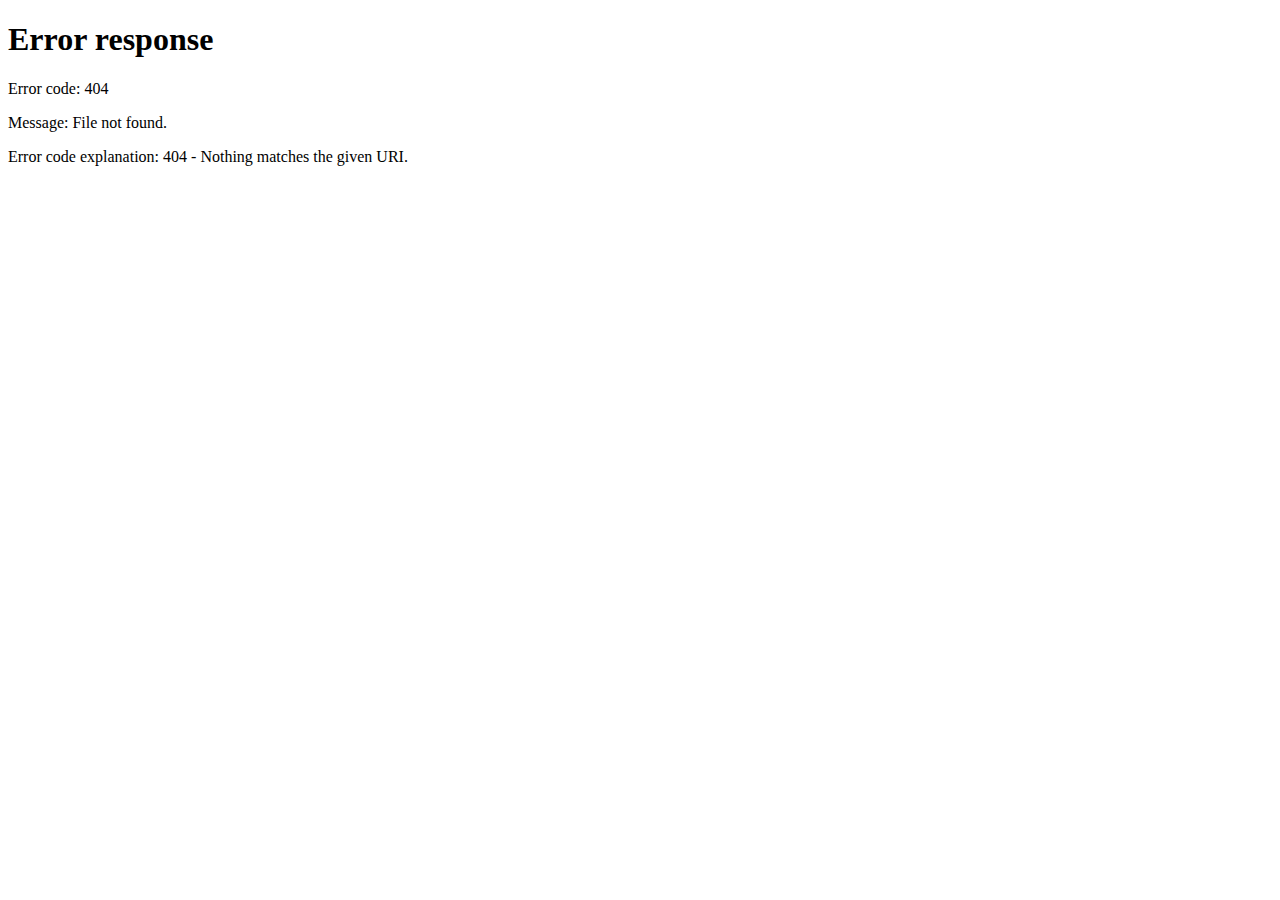
==== commit e0198671: "Update 2018 CHR details." ====
--- a/docs/index.html
+++ b/docs/index.html
@@ -1,581 +1,8 @@
-<!DOCTYPE html>
-<html xmlns="http://www.w3.org/1999/xhtml" lang="en" xml:lang="en"><head>
-
-<meta charset="utf-8">
-<meta name="generator" content="quarto-1.3.353">
-
-<meta name="viewport" content="width=device-width, initial-scale=1.0, user-scalable=yes">
-
-<meta name="author" content="431 Staff">
-<meta name="dcterms.date" content="2023-08-22">
-
-<title>431 Project A - 431 Project A Instructions</title>
-<style>
-code{white-space: pre-wrap;}
-span.smallcaps{font-variant: small-caps;}
-div.columns{display: flex; gap: min(4vw, 1.5em);}
-div.column{flex: auto; overflow-x: auto;}
-div.hanging-indent{margin-left: 1.5em; text-indent: -1.5em;}
-ul.task-list{list-style: none;}
-ul.task-list li input[type="checkbox"] {
-  width: 0.8em;
-  margin: 0 0.8em 0.2em -1em; /* quarto-specific, see https://github.com/quarto-dev/quarto-cli/issues/4556 */ 
-  vertical-align: middle;
-}
-</style>
-
-
-<script src="site_libs/quarto-nav/quarto-nav.js"></script>
-<script src="site_libs/quarto-nav/headroom.min.js"></script>
-<script src="site_libs/clipboard/clipboard.min.js"></script>
-<script src="site_libs/quarto-search/autocomplete.umd.js"></script>
-<script src="site_libs/quarto-search/fuse.min.js"></script>
-<script src="site_libs/quarto-search/quarto-search.js"></script>
-<meta name="quarto:offset" content="./">
-<script src="site_libs/quarto-html/quarto.js"></script>
-<script src="site_libs/quarto-html/popper.min.js"></script>
-<script src="site_libs/quarto-html/tippy.umd.min.js"></script>
-<script src="site_libs/quarto-html/anchor.min.js"></script>
-<link href="site_libs/quarto-html/tippy.css" rel="stylesheet">
-<link href="site_libs/quarto-html/quarto-syntax-highlighting.css" rel="stylesheet" id="quarto-text-highlighting-styles">
-<script src="site_libs/bootstrap/bootstrap.min.js"></script>
-<link href="site_libs/bootstrap/bootstrap-icons.css" rel="stylesheet">
-<link href="site_libs/bootstrap/bootstrap.min.css" rel="stylesheet" id="quarto-bootstrap" data-mode="light">
-<script id="quarto-search-options" type="application/json">{
-  "location": "navbar",
-  "copy-button": false,
-  "collapse-after": 3,
-  "panel-placement": "end",
-  "type": "overlay",
-  "limit": 20,
-  "language": {
-    "search-no-results-text": "No results",
-    "search-matching-documents-text": "matching documents",
-    "search-copy-link-title": "Copy link to search",
-    "search-hide-matches-text": "Hide additional matches",
-    "search-more-match-text": "more match in this document",
-    "search-more-matches-text": "more matches in this document",
-    "search-clear-button-title": "Clear",
-    "search-detached-cancel-button-title": "Cancel",
-    "search-submit-button-title": "Submit"
-  }
-}</script>
-
-
-<link rel="stylesheet" href="styles.css">
-</head>
-
-<body class="nav-fixed">
-
-<div id="quarto-search-results"></div>
-  <header id="quarto-header" class="headroom fixed-top">
-    <nav class="navbar navbar-expand-lg navbar-dark ">
-      <div class="navbar-container container-fluid">
-      <div class="navbar-brand-container">
-    <a class="navbar-brand" href="./index.html">
-    <span class="navbar-title">431 Project A</span>
-    </a>
-  </div>
-            <div id="quarto-search" class="" title="Search"></div>
-          <button class="navbar-toggler" type="button" data-bs-toggle="collapse" data-bs-target="#navbarCollapse" aria-controls="navbarCollapse" aria-expanded="false" aria-label="Toggle navigation" onclick="if (window.quartoToggleHeadroom) { window.quartoToggleHeadroom(); }">
-  <span class="navbar-toggler-icon"></span>
-</button>
-          <div class="collapse navbar-collapse" id="navbarCollapse">
-            <ul class="navbar-nav navbar-nav-scroll me-auto">
-  <li class="nav-item">
-    <a class="nav-link active" href="./index.html" rel="" target="" aria-current="page">
- <span class="menu-text">Home</span></a>
-  </li>  
-  <li class="nav-item">
-    <a class="nav-link" href="./data.html" rel="" target="">
- <span class="menu-text">Data</span></a>
-  </li>  
-  <li class="nav-item">
-    <a class="nav-link" href="./proposal.html" rel="" target="">
- <span class="menu-text">Proposal</span></a>
-  </li>  
-  <li class="nav-item">
-    <a class="nav-link" href="./analyses.html" rel="" target="">
- <span class="menu-text">Analyses</span></a>
-  </li>  
-  <li class="nav-item">
-    <a class="nav-link" href="./portfolio.html" rel="" target="">
- <span class="menu-text">Portfolio</span></a>
-  </li>  
-  <li class="nav-item">
-    <a class="nav-link" href="./examples.html" rel="" target="">
- <span class="menu-text">Examples</span></a>
-  </li>  
-</ul>
-            <ul class="navbar-nav navbar-nav-scroll ms-auto">
-  <li class="nav-item">
-    <a class="nav-link" href="https://thomaselove.github.io/431-2023/contact.html" rel="" target="">
- <span class="menu-text">Contact Us</span></a>
-  </li>  
-  <li class="nav-item">
-    <a class="nav-link" href="https://thomaselove.github.io/431-2023" rel="" target="">
- <span class="menu-text">431 Homepage</span></a>
-  </li>  
-</ul>
-            <div class="quarto-navbar-tools">
-</div>
-          </div> <!-- /navcollapse -->
-      </div> <!-- /container-fluid -->
-    </nav>
-</header>
-<!-- content -->
-<div id="quarto-content" class="quarto-container page-columns page-rows-contents page-layout-article page-navbar">
-<!-- sidebar -->
-<!-- margin-sidebar -->
-    <div id="quarto-margin-sidebar" class="sidebar margin-sidebar">
-        <nav id="TOC" role="doc-toc" class="toc-active">
-    <h2 id="toc-title">On this page</h2>
-   
-  <ul>
-  <li><a href="#what-is-on-this-website" id="toc-what-is-on-this-website" class="nav-link active" data-scroll-target="#what-is-on-this-website"><span class="header-section-number">1</span> What is on this Website?</a></li>
-  <li><a href="#what-is-project-a" id="toc-what-is-project-a" class="nav-link" data-scroll-target="#what-is-project-a"><span class="header-section-number">2</span> What is Project A?</a>
-  <ul class="collapse">
-  <li><a href="#deliverables" id="toc-deliverables" class="nav-link" data-scroll-target="#deliverables"><span class="header-section-number">2.1</span> Deliverables</a></li>
-  </ul></li>
-  <li><a href="#the-data" id="toc-the-data" class="nav-link" data-scroll-target="#the-data"><span class="header-section-number">3</span> The Data</a>
-  <ul class="collapse">
-  <li><a href="#cleaning-the-data" id="toc-cleaning-the-data" class="nav-link" data-scroll-target="#cleaning-the-data"><span class="header-section-number">3.1</span> Cleaning the Data</a></li>
-  </ul></li>
-  <li><a href="#the-proposal" id="toc-the-proposal" class="nav-link" data-scroll-target="#the-proposal"><span class="header-section-number">4</span> The Proposal</a></li>
-  <li><a href="#analyses-youll-do" id="toc-analyses-youll-do" class="nav-link" data-scroll-target="#analyses-youll-do"><span class="header-section-number">5</span> Analyses You’ll Do</a></li>
-  <li><a href="#the-portfolio" id="toc-the-portfolio" class="nav-link" data-scroll-target="#the-portfolio"><span class="header-section-number">6</span> The Portfolio</a></li>
-  <li><a href="#project-a-objectives" id="toc-project-a-objectives" class="nav-link" data-scroll-target="#project-a-objectives"><span class="header-section-number">7</span> Project A Objectives</a></li>
-  <li><a href="#questions" id="toc-questions" class="nav-link" data-scroll-target="#questions"><span class="header-section-number">8</span> Questions?</a></li>
-  </ul>
-</nav>
-    </div>
-<!-- main -->
-<main class="content" id="quarto-document-content">
-
-<header id="title-block-header" class="quarto-title-block default">
-<div class="quarto-title">
-<h1 class="title">431 Project A Instructions</h1>
-</div>
-
-
-
-<div class="quarto-title-meta">
-
-    <div>
-    <div class="quarto-title-meta-heading">Author</div>
-    <div class="quarto-title-meta-contents">
-             <p>431 Staff </p>
-          </div>
-  </div>
-    
-    <div>
-    <div class="quarto-title-meta-heading">Published</div>
-    <div class="quarto-title-meta-contents">
-      <p class="date">2023-08-22</p>
-    </div>
-  </div>
-  
-    
-  </div>
-  
-
-</header>
-
-<section id="what-is-on-this-website" class="level1" data-number="1">
-<h1 data-number="1"><span class="header-section-number">1</span> What is on this Website?</h1>
-<ul>
-<li>The <a href="./data.html">Data page</a> contains information on the data you’ll use, and on the required cleaning and development of your final project tibble.
-<ul>
-<li>You’ll need to complete six data management tasks. Start this in <strong>early September</strong>.</li>
-</ul></li>
-<li>The <a href="./proposal.html">Proposal page</a> describes the elements of the proposal, which you will submit in early October, according to the deadline on the <a href="https://thomaselove.github.io/431-2023/calendar.html">Course Calendar</a>.
-<ul>
-<li>You will build your Proposal in <strong>September</strong>.</li>
-</ul></li>
-<li>The <a href="./analyses.html">Analyses page</a> contains information on the analyses you’ll include in your final submission after we accept your Proposal.</li>
-<li>The <a href="./portfolio.html">Portfolio page</a> describes the elements of the final Project A submission, which includes the final report, the presentation and the self-evaluation. This page also provides submission instructions.
-<ul>
-<li>You will build these items in <strong>October</strong>.</li>
-</ul></li>
-<li>The <a href="./examples.html">Examples page</a> provides templates for the Proposal and for the Final Portfolio Report, and examples we’ve developed to help you produce what we’re looking for in Project A.</li>
-<li>The top menu also provides links to <a href="https://thomaselove.github.io/431-2023/contact.html">contact us</a>, and to <a href="https://thomaselove.github.io/431-2023">the 431 home page</a>.</li>
-</ul>
-<p>All of Project A can be completed using ideas we will discuss in Classes 1-12 in the 431 course.</p>
-</section>
-<section id="what-is-project-a" class="level1" data-number="2">
-<h1 data-number="2"><span class="header-section-number">2</span> What is Project A?</h1>
-<p>Project A is the first of two real data science projects you’ll be doing this semester. For Project A, Professor Love has provided a lot of guidance and much less flexibility than you’ll have in Project B. Each of you will be working with part of the same data set (the <a href="https://www.countyhealthrankings.org/explore-health-rankings/rankings-data-documentation">County Health Rankings 2023</a> data.)</p>
-<p>You can work alone, or with one other person on this project. If you work as a pair, you create one project together, and each of you receive the same grade on the proposal and final report.</p>
-<section id="deliverables" class="level2" data-number="2.1">
-<h2 data-number="2.1" class="anchored" data-anchor-id="deliverables"><span class="header-section-number">2.1</span> Deliverables</h2>
-<p>There are two deadlines, each of which is specified on the <a href="https://thomaselove.github.io/431-2022/calendar.html">Course Calendar</a>.</p>
-<ul>
-<li>The <a href="./proposal.html">Proposal</a> is due at the start of October. Here you will answer a few specific questions after creating a clean “tibble” for the project, including rows (“counties”) and columns (“variables”) you will choose from options we provide.
-<ul>
-<li>You’ll also need to tell us in the Proposal whether you are working alone or with another person.</li>
-</ul></li>
-<li>The <a href="./portfolio.html">Portfolio</a> is due at the end of October, and includes:
-<ul>
-<li>a report in Quarto, rendered as HTML of all of your work,</li>
-<li>a presentation which highlights some key findings from your report, and</li>
-<li>a self-evaluation form, which you’ll complete after submitting the presentation and report</li>
-</ul></li>
-</ul>
-</section>
-</section>
-<section id="the-data" class="level1" data-number="3">
-<h1 data-number="3"><span class="header-section-number">3</span> The Data</h1>
-<p>You will be working (mostly) with data from the 2023 edition of <a href="https://www.countyhealthrankings.org/">County Health Rankings</a>.</p>
-<ul>
-<li>These data describe most counties in the United States. Counties are located within states in the US. There are 88 counties, for instance, in Ohio.</li>
-<li>The data are available now (along with extensive additional information) at the <a href="https://www.countyhealthrankings.org/explore-health-rankings/rankings-data-documentation">County Health Rankings website</a>.</li>
-<li>Everyone in the class will start with the same data set, but will pick a subset of that data that will be different for each project.</li>
-<li>Analyses 1 and 2 solely use CHR 2023 data, while Analysis 3 adds some data from CHR 2018.</li>
-</ul>
-<section id="cleaning-the-data" class="level2" data-number="3.1">
-<h2 data-number="3.1" class="anchored" data-anchor-id="cleaning-the-data"><span class="header-section-number">3.1</span> Cleaning the Data</h2>
-<p>To build your data set, which will be a sample of the full data, you will do a series of things in R.</p>
-<ul>
-<li>You’ll select a subset of six states (Ohio will automatically be one of them, so you’ll be selecting five others from a list we will provide) which together include at least <strong>300</strong> and no more than <strong>800</strong> counties.</li>
-<li>You’ll select five different quantitative variables from the County Health Rankings data, from a list of 45 options we provide for you.
-<ul>
-<li>One of these variables will serve as your outcome for Analysis 1.</li>
-<li>Another will serve as your predictor for Analysis 1.</li>
-<li>A third will serve as your outcome for Analysis 2.</li>
-<li>Your fourth variable will serve (after categorizing<a href="#fn1" class="footnote-ref" id="fnref1" role="doc-noteref"><sup>1</sup></a>) as your predictor for Analysis 2.</li>
-<li>The fifth variable will serve as your outcome for Analysis 3, and here we’ll have to pull in some data from the 2018 version of County Health Rankings, as well.</li>
-</ul></li>
-<li>In addition to the five analytic variables listed above, you will add a factor describing some groups within the fourth variable, as well as four pre-specified variables (the county’s FIPS code, the state postal abbreviation, the county name, and an indicator that the county is ranked by CHR.)</li>
-<li>You will also add 2018 data for your fifth variable, using a data set we provide.</li>
-<li>Your final analytic tibble will have 300-800 rows (counties) and eleven columns (variables.)</li>
-</ul>
-</section>
-</section>
-<section id="the-proposal" class="level1" data-number="4">
-<h1 data-number="4"><span class="header-section-number">4</span> The Proposal</h1>
-<p>In addition to showing us your data management work, your proposal will:</p>
-<ul>
-<li>identify your three research questions which will motivate your three analyses,</li>
-<li>describe and justify your data management decisions,</li>
-<li>provide a codebook for your data, and</li>
-<li>summarize your data so we can ensure you’re on the right track</li>
-</ul>
-<p>We (the TAs and Dr.&nbsp;Love) will review your proposal and (perhaps after some revision) eventually accept it.</p>
-</section>
-<section id="analyses-youll-do" class="level1" data-number="5">
-<h1 data-number="5"><span class="header-section-number">5</span> Analyses You’ll Do</h1>
-<p>After your proposal is accepted, you will use your final analytic tibble to complete three Analyses.</p>
-<ol type="1">
-<li>Visualizing and modeling the relationship between a quantitative outcome and a quantitative predictor, and using the model to make and assess some predictions.</li>
-<li>Visualizing and modeling the relationship between a quantitative outcome and a categorical predictor with two levels, and describing the inferences you can make about comparing the centers of the distributions in the two groups.</li>
-<li>Visualizing and modeling the relationship between a quantitative outcome reported in 2023 across your sample of counties, and that same outcome as it was reported in 2018, and then describing some inferences you can make regarding that comparison.</li>
-</ol>
-</section>
-<section id="the-portfolio" class="level1" data-number="6">
-<h1 data-number="6"><span class="header-section-number">6</span> The Portfolio</h1>
-<p>As mentioned, your Portfolio (built after your analyses are complete) will include:</p>
-<ul>
-<li>a Final Report (which includes and slightly augments the Portfolio and your Analyses) which includes an R data set, a Quarto file, and an HTML result, along with</li>
-<li>a 3-minute (.mp4) video highlighting two findings from your Project A, and</li>
-<li>a Project A self-evaluation completed by filling out a Google Form.</li>
-</ul>
-</section>
-<section id="project-a-objectives" class="level1" data-number="7">
-<h1 data-number="7"><span class="header-section-number">7</span> Project A Objectives</h1>
-<p>It is hard to learn statistics (or anything else) passively; concurrent theory and application are essential<a href="#fn2" class="footnote-ref" id="fnref2" role="doc-noteref"><sup>2</sup></a>.</p>
-<blockquote class="blockquote">
-<p>“Statistics has no reason for existence except as the catalyst for investigation and discovery.” <a href="https://en.wikipedia.org/wiki/George_E._P._Box">George E. P. Box</a></p>
-</blockquote>
-<p>I am primarily interested in your learning something interesting, useful and even valuable from your project experiences in 431. In particular, an effective Project A will demonstrate:</p>
-<ol type="1">
-<li>The ability to create and formulate research questions that are statistically and scientifically appropriate.</li>
-<li>The ability to turn research questions into measures of interest.</li>
-<li>The ability to pull and merge and clean and tidy data, then present the data set following <a href="https://github.com/jtleek/datasharing">Jeff Leek’s guide to sharing data with a statistician</a>.</li>
-<li>The ability to build a reasonable trio of analyses, and assess their quality.</li>
-<li>The ability to identify and (with help) solve problems that crop up.</li>
-<li>The ability to comment on your work within code, and in written and oral presentation. You have to be able to <em>reason</em> about your findings, not just generate the code to solve the problem.</li>
-<li>The ability to build a Quarto-based report and to give a short presentation based on key findings from that report.</li>
-</ol>
-<p>Project A is about building relatively simple analyses and visualizing data from a (fairly clean) data set I provide to you. Tools necessary for Project A include:</p>
-<ul>
-<li>Describing the experimental or observational study design used to gather the data, as well as the complete data collection process.</li>
-<li>Sharing the process of ingesting and tidying the data, with specific reference to the decisions you make to “clean” things up.</li>
-<li>Descriptive and exploratory summaries of the data including, of course, attractive and well-constructed visualizations, which may include both graphs and tables.</li>
-<li>Developing appropriate research questions that lead to the identification of smart measures for your three analyses.</li>
-<li>Regression-based modeling of a quantitative outcome using a quantitative predictor, including discussion of potential transformations, and making predictions.</li>
-<li>Regression-based comparisons of mean differences for a quantitative outcome across a set of two groups, including appropriate evaluation of the assumptions behind the models you build, and description of inferential results (comparisons).</li>
-<li>Regression-based comparisons of mean differences when comparing an outcome reported in 2023 to that same outcome reported five years earlier, including appropriate evaluation of the assumptions behind the models you build, and description of inferential results (comparisons).</li>
-</ul>
-<blockquote class="blockquote">
-<p>Think of a graph as a comparison. All graphs are comparisons (indeed, all statistical analyses are comparisons). If you already have the graph in mind, think of what comparisons it’s enabling. Or if you haven’t settled on the graph yet, think of what comparisons you’d like to make. <a href="http://andrewgelman.com/2014/03/25/statistical-graphics-course-statistical-graphics-advice/">Andrew Gelman</a></p>
-</blockquote>
-</section>
-<section id="questions" class="level1" data-number="8">
-<h1 data-number="8"><span class="header-section-number">8</span> Questions?</h1>
-<p>If you have questions, let us know about them on <a href="https://thomaselove.github.io/431-2023/campuswire.html">Campuswire</a> using the <strong>projectA</strong> folder, or speak with Dr.&nbsp;Love before or after class, or discuss them with the TAs during office hours.</p>
-
-
-</section>
-
-
-<div id="quarto-appendix" class="default"><section id="footnotes" class="footnotes footnotes-end-of-document" role="doc-endnotes"><h2 class="anchored quarto-appendix-heading">Footnotes</h2>
-
-<ol>
-<li id="fn1"><p>Note: Categorizing quantitative information like this turns out to be a terrible idea in practical model-building. We’re doing this here for pedagogical reasons.<a href="#fnref1" class="footnote-back" role="doc-backlink">↩︎</a></p></li>
-<li id="fn2"><p>Though by no means an original idea, this particular phrasing is stolen from Harry Roberts.<a href="#fnref2" class="footnote-back" role="doc-backlink">↩︎</a></p></li>
-</ol>
-</section></div></main> <!-- /main -->
-<script id="quarto-html-after-body" type="application/javascript">
-window.document.addEventListener("DOMContentLoaded", function (event) {
-  const toggleBodyColorMode = (bsSheetEl) => {
-    const mode = bsSheetEl.getAttribute("data-mode");
-    const bodyEl = window.document.querySelector("body");
-    if (mode === "dark") {
-      bodyEl.classList.add("quarto-dark");
-      bodyEl.classList.remove("quarto-light");
-    } else {
-      bodyEl.classList.add("quarto-light");
-      bodyEl.classList.remove("quarto-dark");
-    }
-  }
-  const toggleBodyColorPrimary = () => {
-    const bsSheetEl = window.document.querySelector("link#quarto-bootstrap");
-    if (bsSheetEl) {
-      toggleBodyColorMode(bsSheetEl);
-    }
-  }
-  toggleBodyColorPrimary();  
-  const icon = "";
-  const anchorJS = new window.AnchorJS();
-  anchorJS.options = {
-    placement: 'right',
-    icon: icon
-  };
-  anchorJS.add('.anchored');
-  const isCodeAnnotation = (el) => {
-    for (const clz of el.classList) {
-      if (clz.startsWith('code-annotation-')) {                     
-        return true;
-      }
-    }
-    return false;
-  }
-  const clipboard = new window.ClipboardJS('.code-copy-button', {
-    text: function(trigger) {
-      const codeEl = trigger.previousElementSibling.cloneNode(true);
-      for (const childEl of codeEl.children) {
-        if (isCodeAnnotation(childEl)) {
-          childEl.remove();
-        }
-      }
-      return codeEl.innerText;
-    }
-  });
-  clipboard.on('success', function(e) {
-    // button target
-    const button = e.trigger;
-    // don't keep focus
-    button.blur();
-    // flash "checked"
-    button.classList.add('code-copy-button-checked');
-    var currentTitle = button.getAttribute("title");
-    button.setAttribute("title", "Copied!");
-    let tooltip;
-    if (window.bootstrap) {
-      button.setAttribute("data-bs-toggle", "tooltip");
-      button.setAttribute("data-bs-placement", "left");
-      button.setAttribute("data-bs-title", "Copied!");
-      tooltip = new bootstrap.Tooltip(button, 
-        { trigger: "manual", 
-          customClass: "code-copy-button-tooltip",
-          offset: [0, -8]});
-      tooltip.show();    
-    }
-    setTimeout(function() {
-      if (tooltip) {
-        tooltip.hide();
-        button.removeAttribute("data-bs-title");
-        button.removeAttribute("data-bs-toggle");
-        button.removeAttribute("data-bs-placement");
-      }
-      button.setAttribute("title", currentTitle);
-      button.classList.remove('code-copy-button-checked');
-    }, 1000);
-    // clear code selection
-    e.clearSelection();
-  });
-  function tippyHover(el, contentFn) {
-    const config = {
-      allowHTML: true,
-      content: contentFn,
-      maxWidth: 500,
-      delay: 100,
-      arrow: false,
-      appendTo: function(el) {
-          return el.parentElement;
-      },
-      interactive: true,
-      interactiveBorder: 10,
-      theme: 'quarto',
-      placement: 'bottom-start'
-    };
-    window.tippy(el, config); 
-  }
-  const noterefs = window.document.querySelectorAll('a[role="doc-noteref"]');
-  for (var i=0; i<noterefs.length; i++) {
-    const ref = noterefs[i];
-    tippyHover(ref, function() {
-      // use id or data attribute instead here
-      let href = ref.getAttribute('data-footnote-href') || ref.getAttribute('href');
-      try { href = new URL(href).hash; } catch {}
-      const id = href.replace(/^#\/?/, "");
-      const note = window.document.getElementById(id);
-      return note.innerHTML;
-    });
-  }
-      let selectedAnnoteEl;
-      const selectorForAnnotation = ( cell, annotation) => {
-        let cellAttr = 'data-code-cell="' + cell + '"';
-        let lineAttr = 'data-code-annotation="' +  annotation + '"';
-        const selector = 'span[' + cellAttr + '][' + lineAttr + ']';
-        return selector;
-      }
-      const selectCodeLines = (annoteEl) => {
-        const doc = window.document;
-        const targetCell = annoteEl.getAttribute("data-target-cell");
-        const targetAnnotation = annoteEl.getAttribute("data-target-annotation");
-        const annoteSpan = window.document.querySelector(selectorForAnnotation(targetCell, targetAnnotation));
-        const lines = annoteSpan.getAttribute("data-code-lines").split(",");
-        const lineIds = lines.map((line) => {
-          return targetCell + "-" + line;
-        })
-        let top = null;
-        let height = null;
-        let parent = null;
-        if (lineIds.length > 0) {
-            //compute the position of the single el (top and bottom and make a div)
-            const el = window.document.getElementById(lineIds[0]);
-            top = el.offsetTop;
-            height = el.offsetHeight;
-            parent = el.parentElement.parentElement;
-          if (lineIds.length > 1) {
-            const lastEl = window.document.getElementById(lineIds[lineIds.length - 1]);
-            const bottom = lastEl.offsetTop + lastEl.offsetHeight;
-            height = bottom - top;
-          }
-          if (top !== null && height !== null && parent !== null) {
-            // cook up a div (if necessary) and position it 
-            let div = window.document.getElementById("code-annotation-line-highlight");
-            if (div === null) {
-              div = window.document.createElement("div");
-              div.setAttribute("id", "code-annotation-line-highlight");
-              div.style.position = 'absolute';
-              parent.appendChild(div);
-            }
-            div.style.top = top - 2 + "px";
-            div.style.height = height + 4 + "px";
-            let gutterDiv = window.document.getElementById("code-annotation-line-highlight-gutter");
-            if (gutterDiv === null) {
-              gutterDiv = window.document.createElement("div");
-              gutterDiv.setAttribute("id", "code-annotation-line-highlight-gutter");
-              gutterDiv.style.position = 'absolute';
-              const codeCell = window.document.getElementById(targetCell);
-              const gutter = codeCell.querySelector('.code-annotation-gutter');
-              gutter.appendChild(gutterDiv);
-            }
-            gutterDiv.style.top = top - 2 + "px";
-            gutterDiv.style.height = height + 4 + "px";
-          }
-          selectedAnnoteEl = annoteEl;
-        }
-      };
-      const unselectCodeLines = () => {
-        const elementsIds = ["code-annotation-line-highlight", "code-annotation-line-highlight-gutter"];
-        elementsIds.forEach((elId) => {
-          const div = window.document.getElementById(elId);
-          if (div) {
-            div.remove();
-          }
-        });
-        selectedAnnoteEl = undefined;
-      };
-      // Attach click handler to the DT
-      const annoteDls = window.document.querySelectorAll('dt[data-target-cell]');
-      for (const annoteDlNode of annoteDls) {
-        annoteDlNode.addEventListener('click', (event) => {
-          const clickedEl = event.target;
-          if (clickedEl !== selectedAnnoteEl) {
-            unselectCodeLines();
-            const activeEl = window.document.querySelector('dt[data-target-cell].code-annotation-active');
-            if (activeEl) {
-              activeEl.classList.remove('code-annotation-active');
-            }
-            selectCodeLines(clickedEl);
-            clickedEl.classList.add('code-annotation-active');
-          } else {
-            // Unselect the line
-            unselectCodeLines();
-            clickedEl.classList.remove('code-annotation-active');
-          }
-        });
-      }
-  const findCites = (el) => {
-    const parentEl = el.parentElement;
-    if (parentEl) {
-      const cites = parentEl.dataset.cites;
-      if (cites) {
-        return {
-          el,
-          cites: cites.split(' ')
-        };
-      } else {
-        return findCites(el.parentElement)
-      }
-    } else {
-      return undefined;
-    }
-  };
-  var bibliorefs = window.document.querySelectorAll('a[role="doc-biblioref"]');
-  for (var i=0; i<bibliorefs.length; i++) {
-    const ref = bibliorefs[i];
-    const citeInfo = findCites(ref);
-    if (citeInfo) {
-      tippyHover(citeInfo.el, function() {
-        var popup = window.document.createElement('div');
-        citeInfo.cites.forEach(function(cite) {
-          var citeDiv = window.document.createElement('div');
-          citeDiv.classList.add('hanging-indent');
-          citeDiv.classList.add('csl-entry');
-          var biblioDiv = window.document.getElementById('ref-' + cite);
-          if (biblioDiv) {
-            citeDiv.innerHTML = biblioDiv.innerHTML;
-          }
-          popup.appendChild(citeDiv);
-        });
-        return popup.innerHTML;
-      });
-    }
-  }
-    var localhostRegex = new RegExp(/^(?:http|https):\/\/localhost\:?[0-9]*\//);
-      var filterRegex = new RegExp('/' + window.location.host + '/');
-    var isInternal = (href) => {
-        return filterRegex.test(href) || localhostRegex.test(href);
-    }
-    // Inspect non-navigation links and adorn them if external
- 	var links = window.document.querySelectorAll('a[href]:not(.nav-link):not(.navbar-brand):not(.toc-action):not(.sidebar-link):not(.sidebar-item-toggle):not(.pagination-link):not(.no-external):not([aria-hidden]):not(.dropdown-item)');
-    for (var i=0; i<links.length; i++) {
-      const link = links[i];
-      if (!isInternal(link.href)) {
-          // target, if specified
-          link.setAttribute("target", "_blank");
-          // default icon
-          link.classList.add("external");
-      }
-    }
-});
-</script>
-</div> <!-- /content -->
-
-
-
-</body></html>+<html xmlns="http://www.w3.org/1999/xhtml">    
+  <head>      
+    <title>Redirect to 431-movies-analysis1.html</title>      
+    <meta http-equiv="refresh" content="0;URL='431-movies-analysis1.html'" />    
+  </head>    
+  <body> 
+  </body>  
+</html>     
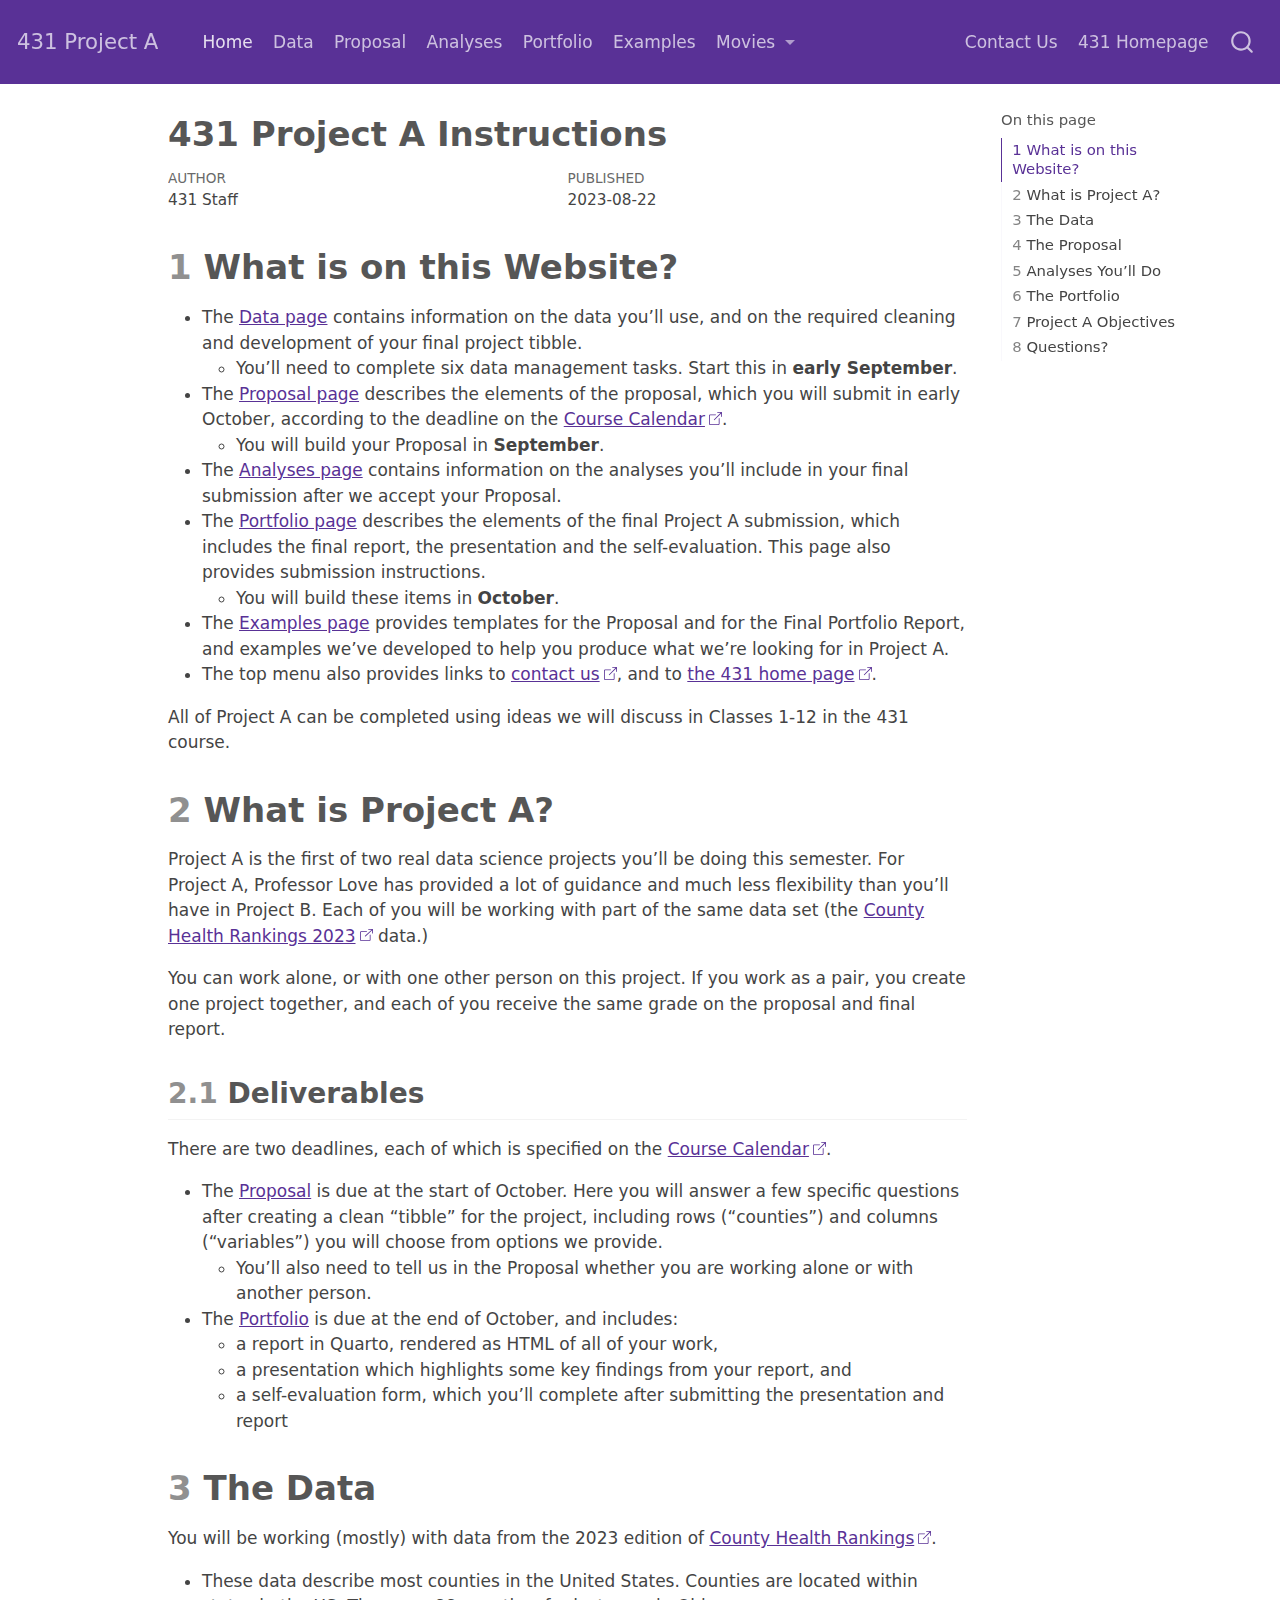
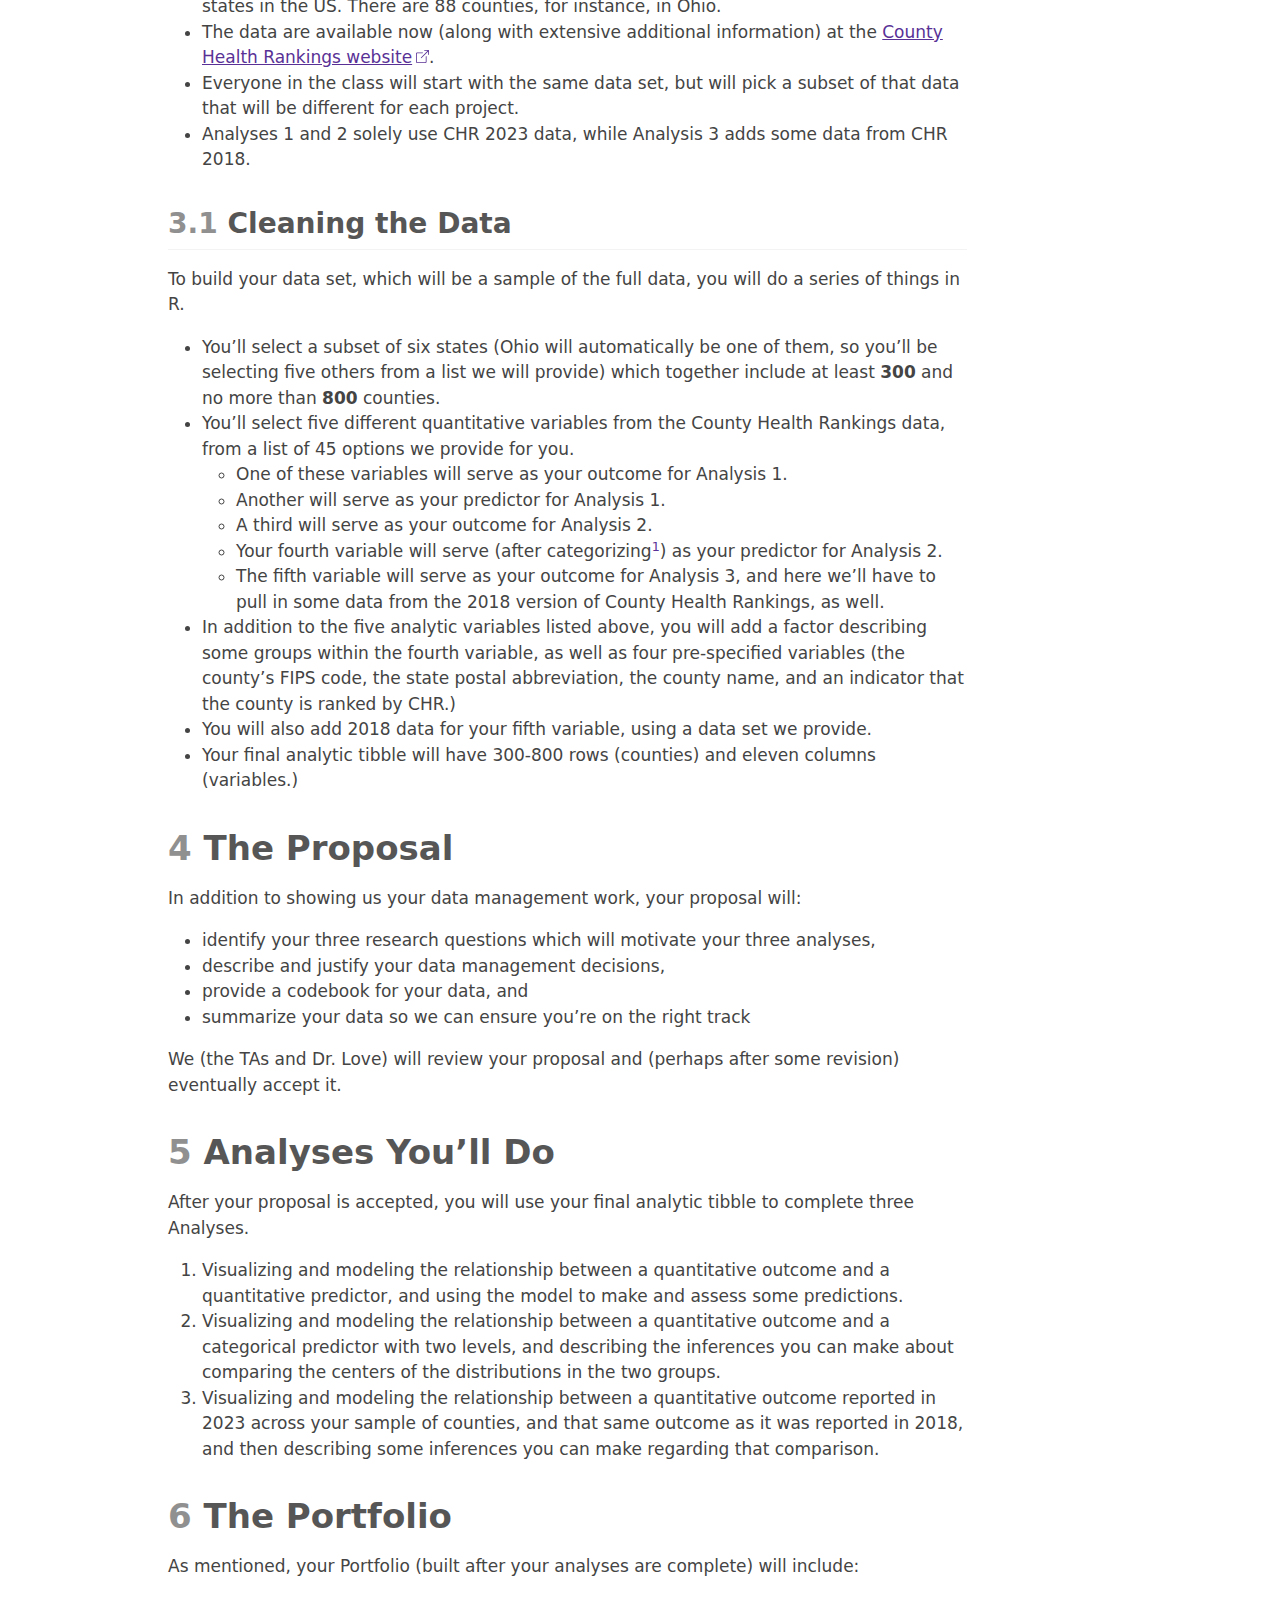
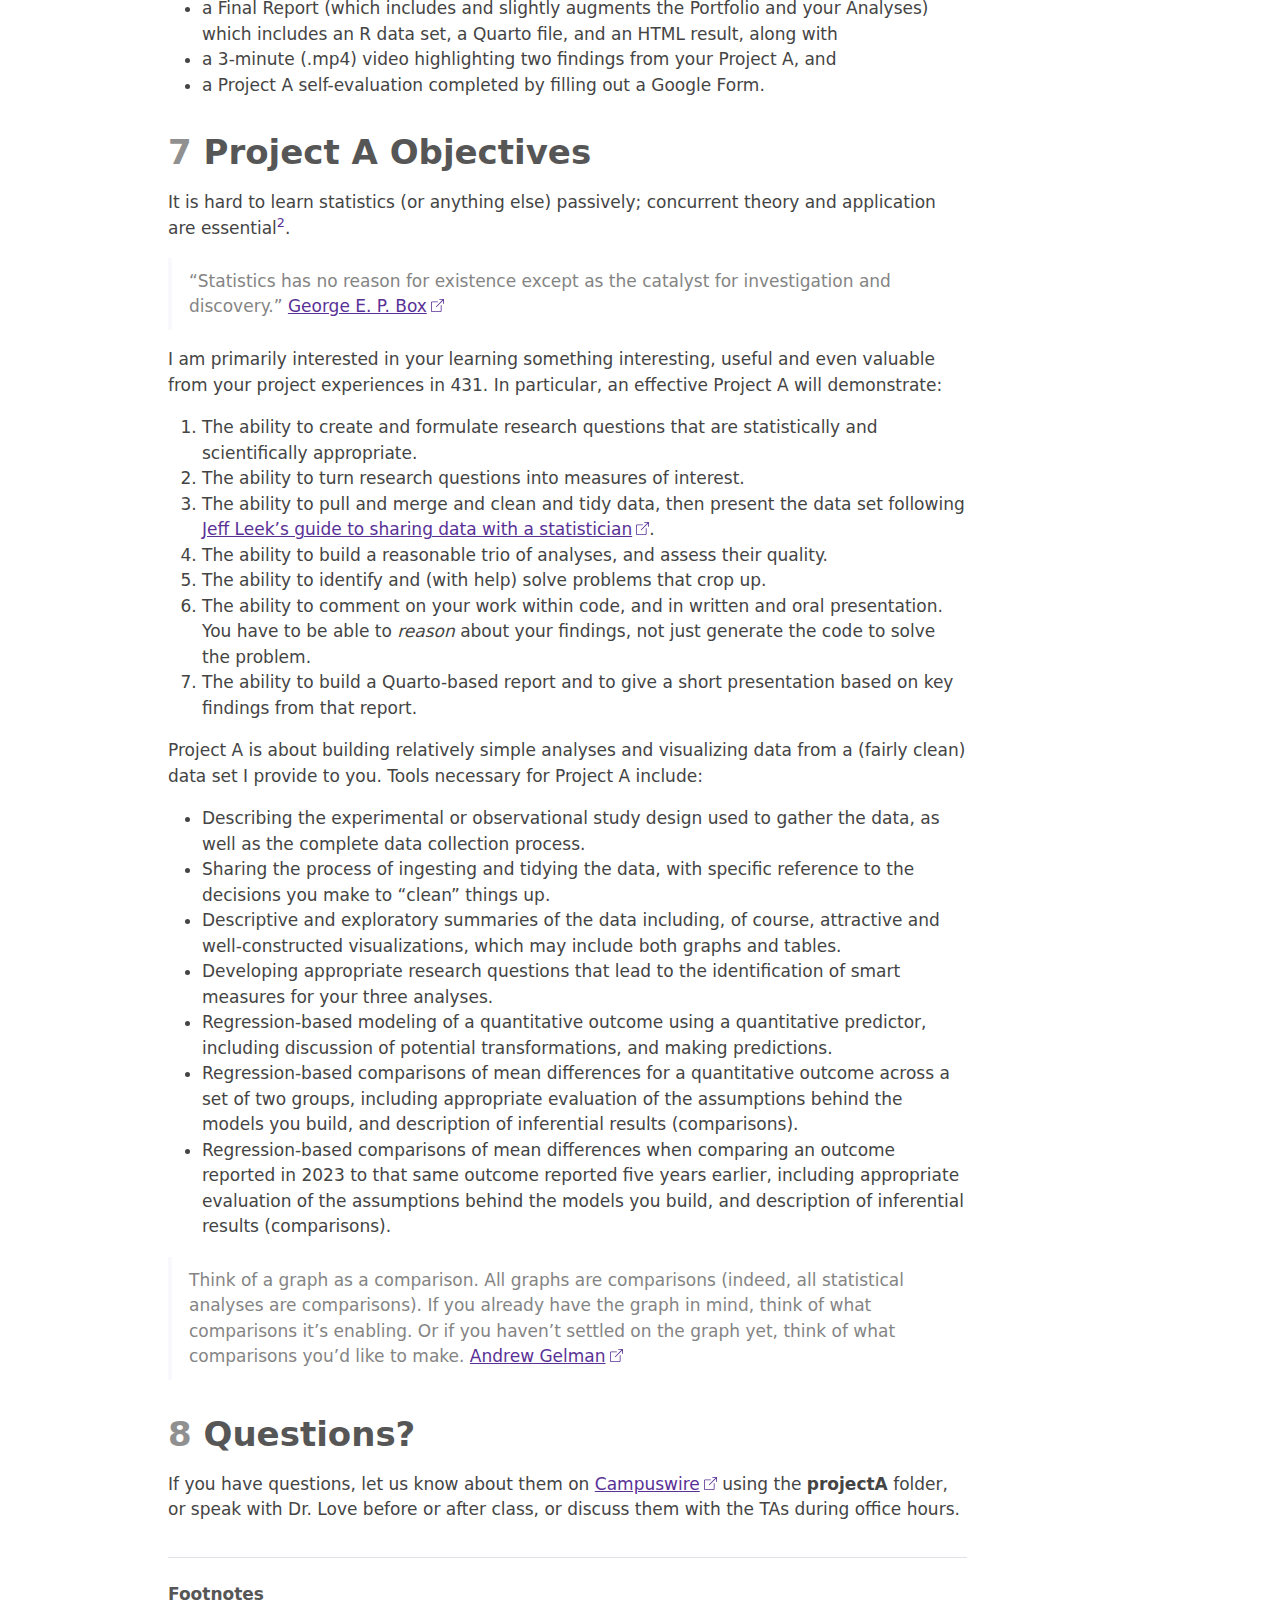
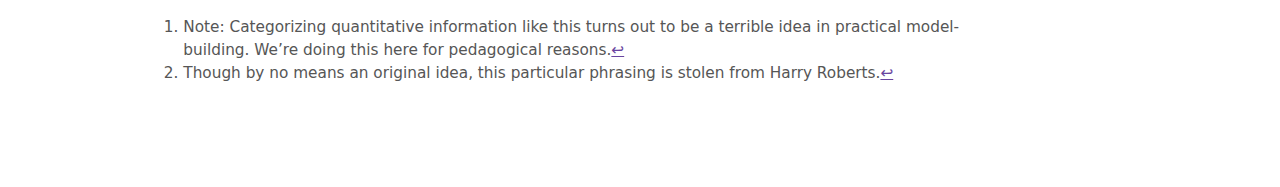
==== commit c6502332: "Update instructions." ====
--- a/docs/index.html
+++ b/docs/index.html
@@ -1,8 +1,600 @@
-<html xmlns="http://www.w3.org/1999/xhtml">    
-  <head>      
-    <title>Redirect to 431-movies-analysis1.html</title>      
-    <meta http-equiv="refresh" content="0;URL='431-movies-analysis1.html'" />    
-  </head>    
-  <body> 
-  </body>  
-</html>     
+<!DOCTYPE html>
+<html xmlns="http://www.w3.org/1999/xhtml" lang="en" xml:lang="en"><head>
+
+<meta charset="utf-8">
+<meta name="generator" content="quarto-1.3.353">
+
+<meta name="viewport" content="width=device-width, initial-scale=1.0, user-scalable=yes">
+
+<meta name="author" content="431 Staff">
+<meta name="dcterms.date" content="2023-08-22">
+
+<title>431 Project A - 431 Project A Instructions</title>
+<style>
+code{white-space: pre-wrap;}
+span.smallcaps{font-variant: small-caps;}
+div.columns{display: flex; gap: min(4vw, 1.5em);}
+div.column{flex: auto; overflow-x: auto;}
+div.hanging-indent{margin-left: 1.5em; text-indent: -1.5em;}
+ul.task-list{list-style: none;}
+ul.task-list li input[type="checkbox"] {
+  width: 0.8em;
+  margin: 0 0.8em 0.2em -1em; /* quarto-specific, see https://github.com/quarto-dev/quarto-cli/issues/4556 */ 
+  vertical-align: middle;
+}
+</style>
+
+
+<script src="site_libs/quarto-nav/quarto-nav.js"></script>
+<script src="site_libs/quarto-nav/headroom.min.js"></script>
+<script src="site_libs/clipboard/clipboard.min.js"></script>
+<script src="site_libs/quarto-search/autocomplete.umd.js"></script>
+<script src="site_libs/quarto-search/fuse.min.js"></script>
+<script src="site_libs/quarto-search/quarto-search.js"></script>
+<meta name="quarto:offset" content="./">
+<script src="site_libs/quarto-html/quarto.js"></script>
+<script src="site_libs/quarto-html/popper.min.js"></script>
+<script src="site_libs/quarto-html/tippy.umd.min.js"></script>
+<script src="site_libs/quarto-html/anchor.min.js"></script>
+<link href="site_libs/quarto-html/tippy.css" rel="stylesheet">
+<link href="site_libs/quarto-html/quarto-syntax-highlighting.css" rel="stylesheet" id="quarto-text-highlighting-styles">
+<script src="site_libs/bootstrap/bootstrap.min.js"></script>
+<link href="site_libs/bootstrap/bootstrap-icons.css" rel="stylesheet">
+<link href="site_libs/bootstrap/bootstrap.min.css" rel="stylesheet" id="quarto-bootstrap" data-mode="light">
+<script id="quarto-search-options" type="application/json">{
+  "location": "navbar",
+  "copy-button": false,
+  "collapse-after": 3,
+  "panel-placement": "end",
+  "type": "overlay",
+  "limit": 20,
+  "language": {
+    "search-no-results-text": "No results",
+    "search-matching-documents-text": "matching documents",
+    "search-copy-link-title": "Copy link to search",
+    "search-hide-matches-text": "Hide additional matches",
+    "search-more-match-text": "more match in this document",
+    "search-more-matches-text": "more matches in this document",
+    "search-clear-button-title": "Clear",
+    "search-detached-cancel-button-title": "Cancel",
+    "search-submit-button-title": "Submit"
+  }
+}</script>
+
+
+<link rel="stylesheet" href="styles.css">
+</head>
+
+<body class="nav-fixed">
+
+<div id="quarto-search-results"></div>
+  <header id="quarto-header" class="headroom fixed-top">
+    <nav class="navbar navbar-expand-lg navbar-dark ">
+      <div class="navbar-container container-fluid">
+      <div class="navbar-brand-container">
+    <a class="navbar-brand" href="./index.html">
+    <span class="navbar-title">431 Project A</span>
+    </a>
+  </div>
+            <div id="quarto-search" class="" title="Search"></div>
+          <button class="navbar-toggler" type="button" data-bs-toggle="collapse" data-bs-target="#navbarCollapse" aria-controls="navbarCollapse" aria-expanded="false" aria-label="Toggle navigation" onclick="if (window.quartoToggleHeadroom) { window.quartoToggleHeadroom(); }">
+  <span class="navbar-toggler-icon"></span>
+</button>
+          <div class="collapse navbar-collapse" id="navbarCollapse">
+            <ul class="navbar-nav navbar-nav-scroll me-auto">
+  <li class="nav-item">
+    <a class="nav-link active" href="./index.html" rel="" target="" aria-current="page">
+ <span class="menu-text">Home</span></a>
+  </li>  
+  <li class="nav-item">
+    <a class="nav-link" href="./data.html" rel="" target="">
+ <span class="menu-text">Data</span></a>
+  </li>  
+  <li class="nav-item">
+    <a class="nav-link" href="./proposal.html" rel="" target="">
+ <span class="menu-text">Proposal</span></a>
+  </li>  
+  <li class="nav-item">
+    <a class="nav-link" href="./analyses.html" rel="" target="">
+ <span class="menu-text">Analyses</span></a>
+  </li>  
+  <li class="nav-item">
+    <a class="nav-link" href="./portfolio.html" rel="" target="">
+ <span class="menu-text">Portfolio</span></a>
+  </li>  
+  <li class="nav-item">
+    <a class="nav-link" href="./examples.html" rel="" target="">
+ <span class="menu-text">Examples</span></a>
+  </li>  
+  <li class="nav-item dropdown ">
+    <a class="nav-link dropdown-toggle" href="#" id="nav-menu-movies" role="button" data-bs-toggle="dropdown" aria-expanded="false" rel="" target="">
+ <span class="menu-text">Movies</span>
+    </a>
+    <ul class="dropdown-menu" aria-labelledby="nav-menu-movies">    
+        <li>
+    <a class="dropdown-item" href="./431-movies-analysis1.html" rel="" target="">
+ <span class="dropdown-text">Analysis 1</span></a>
+  </li>  
+        <li>
+    <a class="dropdown-item" href="./431-movies-analysis2.html" rel="" target="">
+ <span class="dropdown-text">Analysis 2</span></a>
+  </li>  
+        <li>
+    <a class="dropdown-item" href="./431-movies-analysis3.html" rel="" target="">
+ <span class="dropdown-text">Analysis 3</span></a>
+  </li>  
+    </ul>
+  </li>
+</ul>
+            <ul class="navbar-nav navbar-nav-scroll ms-auto">
+  <li class="nav-item">
+    <a class="nav-link" href="https://thomaselove.github.io/431-2023/contact.html" rel="" target="">
+ <span class="menu-text">Contact Us</span></a>
+  </li>  
+  <li class="nav-item">
+    <a class="nav-link" href="https://thomaselove.github.io/431-2023" rel="" target="">
+ <span class="menu-text">431 Homepage</span></a>
+  </li>  
+</ul>
+            <div class="quarto-navbar-tools">
+</div>
+          </div> <!-- /navcollapse -->
+      </div> <!-- /container-fluid -->
+    </nav>
+</header>
+<!-- content -->
+<div id="quarto-content" class="quarto-container page-columns page-rows-contents page-layout-article page-navbar">
+<!-- sidebar -->
+<!-- margin-sidebar -->
+    <div id="quarto-margin-sidebar" class="sidebar margin-sidebar">
+        <nav id="TOC" role="doc-toc" class="toc-active">
+    <h2 id="toc-title">On this page</h2>
+   
+  <ul>
+  <li><a href="#what-is-on-this-website" id="toc-what-is-on-this-website" class="nav-link active" data-scroll-target="#what-is-on-this-website"><span class="header-section-number">1</span> What is on this Website?</a></li>
+  <li><a href="#what-is-project-a" id="toc-what-is-project-a" class="nav-link" data-scroll-target="#what-is-project-a"><span class="header-section-number">2</span> What is Project A?</a>
+  <ul class="collapse">
+  <li><a href="#deliverables" id="toc-deliverables" class="nav-link" data-scroll-target="#deliverables"><span class="header-section-number">2.1</span> Deliverables</a></li>
+  </ul></li>
+  <li><a href="#the-data" id="toc-the-data" class="nav-link" data-scroll-target="#the-data"><span class="header-section-number">3</span> The Data</a>
+  <ul class="collapse">
+  <li><a href="#cleaning-the-data" id="toc-cleaning-the-data" class="nav-link" data-scroll-target="#cleaning-the-data"><span class="header-section-number">3.1</span> Cleaning the Data</a></li>
+  </ul></li>
+  <li><a href="#the-proposal" id="toc-the-proposal" class="nav-link" data-scroll-target="#the-proposal"><span class="header-section-number">4</span> The Proposal</a></li>
+  <li><a href="#analyses-youll-do" id="toc-analyses-youll-do" class="nav-link" data-scroll-target="#analyses-youll-do"><span class="header-section-number">5</span> Analyses You’ll Do</a></li>
+  <li><a href="#the-portfolio" id="toc-the-portfolio" class="nav-link" data-scroll-target="#the-portfolio"><span class="header-section-number">6</span> The Portfolio</a></li>
+  <li><a href="#project-a-objectives" id="toc-project-a-objectives" class="nav-link" data-scroll-target="#project-a-objectives"><span class="header-section-number">7</span> Project A Objectives</a></li>
+  <li><a href="#questions" id="toc-questions" class="nav-link" data-scroll-target="#questions"><span class="header-section-number">8</span> Questions?</a></li>
+  </ul>
+</nav>
+    </div>
+<!-- main -->
+<main class="content" id="quarto-document-content">
+
+<header id="title-block-header" class="quarto-title-block default">
+<div class="quarto-title">
+<h1 class="title">431 Project A Instructions</h1>
+</div>
+
+
+
+<div class="quarto-title-meta">
+
+    <div>
+    <div class="quarto-title-meta-heading">Author</div>
+    <div class="quarto-title-meta-contents">
+             <p>431 Staff </p>
+          </div>
+  </div>
+    
+    <div>
+    <div class="quarto-title-meta-heading">Published</div>
+    <div class="quarto-title-meta-contents">
+      <p class="date">2023-08-22</p>
+    </div>
+  </div>
+  
+    
+  </div>
+  
+
+</header>
+
+<section id="what-is-on-this-website" class="level1" data-number="1">
+<h1 data-number="1"><span class="header-section-number">1</span> What is on this Website?</h1>
+<ul>
+<li>The <a href="./data.html">Data page</a> contains information on the data you’ll use, and on the required cleaning and development of your final project tibble.
+<ul>
+<li>You’ll need to complete six data management tasks. Start this in <strong>early September</strong>.</li>
+</ul></li>
+<li>The <a href="./proposal.html">Proposal page</a> describes the elements of the proposal, which you will submit in early October, according to the deadline on the <a href="https://thomaselove.github.io/431-2023/calendar.html">Course Calendar</a>.
+<ul>
+<li>You will build your Proposal in <strong>September</strong>.</li>
+</ul></li>
+<li>The <a href="./analyses.html">Analyses page</a> contains information on the analyses you’ll include in your final submission after we accept your Proposal.</li>
+<li>The <a href="./portfolio.html">Portfolio page</a> describes the elements of the final Project A submission, which includes the final report, the presentation and the self-evaluation. This page also provides submission instructions.
+<ul>
+<li>You will build these items in <strong>October</strong>.</li>
+</ul></li>
+<li>The <a href="./examples.html">Examples page</a> provides templates for the Proposal and for the Final Portfolio Report, and examples we’ve developed to help you produce what we’re looking for in Project A.</li>
+<li>The top menu also provides links to <a href="https://thomaselove.github.io/431-2023/contact.html">contact us</a>, and to <a href="https://thomaselove.github.io/431-2023">the 431 home page</a>.</li>
+</ul>
+<p>All of Project A can be completed using ideas we will discuss in Classes 1-12 in the 431 course.</p>
+</section>
+<section id="what-is-project-a" class="level1" data-number="2">
+<h1 data-number="2"><span class="header-section-number">2</span> What is Project A?</h1>
+<p>Project A is the first of two real data science projects you’ll be doing this semester. For Project A, Professor Love has provided a lot of guidance and much less flexibility than you’ll have in Project B. Each of you will be working with part of the same data set (the <a href="https://www.countyhealthrankings.org/explore-health-rankings/rankings-data-documentation">County Health Rankings 2023</a> data.)</p>
+<p>You can work alone, or with one other person on this project. If you work as a pair, you create one project together, and each of you receive the same grade on the proposal and final report.</p>
+<section id="deliverables" class="level2" data-number="2.1">
+<h2 data-number="2.1" class="anchored" data-anchor-id="deliverables"><span class="header-section-number">2.1</span> Deliverables</h2>
+<p>There are two deadlines, each of which is specified on the <a href="https://thomaselove.github.io/431-2022/calendar.html">Course Calendar</a>.</p>
+<ul>
+<li>The <a href="./proposal.html">Proposal</a> is due at the start of October. Here you will answer a few specific questions after creating a clean “tibble” for the project, including rows (“counties”) and columns (“variables”) you will choose from options we provide.
+<ul>
+<li>You’ll also need to tell us in the Proposal whether you are working alone or with another person.</li>
+</ul></li>
+<li>The <a href="./portfolio.html">Portfolio</a> is due at the end of October, and includes:
+<ul>
+<li>a report in Quarto, rendered as HTML of all of your work,</li>
+<li>a presentation which highlights some key findings from your report, and</li>
+<li>a self-evaluation form, which you’ll complete after submitting the presentation and report</li>
+</ul></li>
+</ul>
+</section>
+</section>
+<section id="the-data" class="level1" data-number="3">
+<h1 data-number="3"><span class="header-section-number">3</span> The Data</h1>
+<p>You will be working (mostly) with data from the 2023 edition of <a href="https://www.countyhealthrankings.org/">County Health Rankings</a>.</p>
+<ul>
+<li>These data describe most counties in the United States. Counties are located within states in the US. There are 88 counties, for instance, in Ohio.</li>
+<li>The data are available now (along with extensive additional information) at the <a href="https://www.countyhealthrankings.org/explore-health-rankings/rankings-data-documentation">County Health Rankings website</a>.</li>
+<li>Everyone in the class will start with the same data set, but will pick a subset of that data that will be different for each project.</li>
+<li>Analyses 1 and 2 solely use CHR 2023 data, while Analysis 3 adds some data from CHR 2018.</li>
+</ul>
+<section id="cleaning-the-data" class="level2" data-number="3.1">
+<h2 data-number="3.1" class="anchored" data-anchor-id="cleaning-the-data"><span class="header-section-number">3.1</span> Cleaning the Data</h2>
+<p>To build your data set, which will be a sample of the full data, you will do a series of things in R.</p>
+<ul>
+<li>You’ll select a subset of six states (Ohio will automatically be one of them, so you’ll be selecting five others from a list we will provide) which together include at least <strong>300</strong> and no more than <strong>800</strong> counties.</li>
+<li>You’ll select five different quantitative variables from the County Health Rankings data, from a list of 45 options we provide for you.
+<ul>
+<li>One of these variables will serve as your outcome for Analysis 1.</li>
+<li>Another will serve as your predictor for Analysis 1.</li>
+<li>A third will serve as your outcome for Analysis 2.</li>
+<li>Your fourth variable will serve (after categorizing<a href="#fn1" class="footnote-ref" id="fnref1" role="doc-noteref"><sup>1</sup></a>) as your predictor for Analysis 2.</li>
+<li>The fifth variable will serve as your outcome for Analysis 3, and here we’ll have to pull in some data from the 2018 version of County Health Rankings, as well.</li>
+</ul></li>
+<li>In addition to the five analytic variables listed above, you will add a factor describing some groups within the fourth variable, as well as four pre-specified variables (the county’s FIPS code, the state postal abbreviation, the county name, and an indicator that the county is ranked by CHR.)</li>
+<li>You will also add 2018 data for your fifth variable, using a data set we provide.</li>
+<li>Your final analytic tibble will have 300-800 rows (counties) and eleven columns (variables.)</li>
+</ul>
+</section>
+</section>
+<section id="the-proposal" class="level1" data-number="4">
+<h1 data-number="4"><span class="header-section-number">4</span> The Proposal</h1>
+<p>In addition to showing us your data management work, your proposal will:</p>
+<ul>
+<li>identify your three research questions which will motivate your three analyses,</li>
+<li>describe and justify your data management decisions,</li>
+<li>provide a codebook for your data, and</li>
+<li>summarize your data so we can ensure you’re on the right track</li>
+</ul>
+<p>We (the TAs and Dr.&nbsp;Love) will review your proposal and (perhaps after some revision) eventually accept it.</p>
+</section>
+<section id="analyses-youll-do" class="level1" data-number="5">
+<h1 data-number="5"><span class="header-section-number">5</span> Analyses You’ll Do</h1>
+<p>After your proposal is accepted, you will use your final analytic tibble to complete three Analyses.</p>
+<ol type="1">
+<li>Visualizing and modeling the relationship between a quantitative outcome and a quantitative predictor, and using the model to make and assess some predictions.</li>
+<li>Visualizing and modeling the relationship between a quantitative outcome and a categorical predictor with two levels, and describing the inferences you can make about comparing the centers of the distributions in the two groups.</li>
+<li>Visualizing and modeling the relationship between a quantitative outcome reported in 2023 across your sample of counties, and that same outcome as it was reported in 2018, and then describing some inferences you can make regarding that comparison.</li>
+</ol>
+</section>
+<section id="the-portfolio" class="level1" data-number="6">
+<h1 data-number="6"><span class="header-section-number">6</span> The Portfolio</h1>
+<p>As mentioned, your Portfolio (built after your analyses are complete) will include:</p>
+<ul>
+<li>a Final Report (which includes and slightly augments the Portfolio and your Analyses) which includes an R data set, a Quarto file, and an HTML result, along with</li>
+<li>a 3-minute (.mp4) video highlighting two findings from your Project A, and</li>
+<li>a Project A self-evaluation completed by filling out a Google Form.</li>
+</ul>
+</section>
+<section id="project-a-objectives" class="level1" data-number="7">
+<h1 data-number="7"><span class="header-section-number">7</span> Project A Objectives</h1>
+<p>It is hard to learn statistics (or anything else) passively; concurrent theory and application are essential<a href="#fn2" class="footnote-ref" id="fnref2" role="doc-noteref"><sup>2</sup></a>.</p>
+<blockquote class="blockquote">
+<p>“Statistics has no reason for existence except as the catalyst for investigation and discovery.” <a href="https://en.wikipedia.org/wiki/George_E._P._Box">George E. P. Box</a></p>
+</blockquote>
+<p>I am primarily interested in your learning something interesting, useful and even valuable from your project experiences in 431. In particular, an effective Project A will demonstrate:</p>
+<ol type="1">
+<li>The ability to create and formulate research questions that are statistically and scientifically appropriate.</li>
+<li>The ability to turn research questions into measures of interest.</li>
+<li>The ability to pull and merge and clean and tidy data, then present the data set following <a href="https://github.com/jtleek/datasharing">Jeff Leek’s guide to sharing data with a statistician</a>.</li>
+<li>The ability to build a reasonable trio of analyses, and assess their quality.</li>
+<li>The ability to identify and (with help) solve problems that crop up.</li>
+<li>The ability to comment on your work within code, and in written and oral presentation. You have to be able to <em>reason</em> about your findings, not just generate the code to solve the problem.</li>
+<li>The ability to build a Quarto-based report and to give a short presentation based on key findings from that report.</li>
+</ol>
+<p>Project A is about building relatively simple analyses and visualizing data from a (fairly clean) data set I provide to you. Tools necessary for Project A include:</p>
+<ul>
+<li>Describing the experimental or observational study design used to gather the data, as well as the complete data collection process.</li>
+<li>Sharing the process of ingesting and tidying the data, with specific reference to the decisions you make to “clean” things up.</li>
+<li>Descriptive and exploratory summaries of the data including, of course, attractive and well-constructed visualizations, which may include both graphs and tables.</li>
+<li>Developing appropriate research questions that lead to the identification of smart measures for your three analyses.</li>
+<li>Regression-based modeling of a quantitative outcome using a quantitative predictor, including discussion of potential transformations, and making predictions.</li>
+<li>Regression-based comparisons of mean differences for a quantitative outcome across a set of two groups, including appropriate evaluation of the assumptions behind the models you build, and description of inferential results (comparisons).</li>
+<li>Regression-based comparisons of mean differences when comparing an outcome reported in 2023 to that same outcome reported five years earlier, including appropriate evaluation of the assumptions behind the models you build, and description of inferential results (comparisons).</li>
+</ul>
+<blockquote class="blockquote">
+<p>Think of a graph as a comparison. All graphs are comparisons (indeed, all statistical analyses are comparisons). If you already have the graph in mind, think of what comparisons it’s enabling. Or if you haven’t settled on the graph yet, think of what comparisons you’d like to make. <a href="http://andrewgelman.com/2014/03/25/statistical-graphics-course-statistical-graphics-advice/">Andrew Gelman</a></p>
+</blockquote>
+</section>
+<section id="questions" class="level1" data-number="8">
+<h1 data-number="8"><span class="header-section-number">8</span> Questions?</h1>
+<p>If you have questions, let us know about them on <a href="https://thomaselove.github.io/431-2023/campuswire.html">Campuswire</a> using the <strong>projectA</strong> folder, or speak with Dr.&nbsp;Love before or after class, or discuss them with the TAs during office hours.</p>
+
+
+</section>
+
+
+<div id="quarto-appendix" class="default"><section id="footnotes" class="footnotes footnotes-end-of-document" role="doc-endnotes"><h2 class="anchored quarto-appendix-heading">Footnotes</h2>
+
+<ol>
+<li id="fn1"><p>Note: Categorizing quantitative information like this turns out to be a terrible idea in practical model-building. We’re doing this here for pedagogical reasons.<a href="#fnref1" class="footnote-back" role="doc-backlink">↩︎</a></p></li>
+<li id="fn2"><p>Though by no means an original idea, this particular phrasing is stolen from Harry Roberts.<a href="#fnref2" class="footnote-back" role="doc-backlink">↩︎</a></p></li>
+</ol>
+</section></div></main> <!-- /main -->
+<script id="quarto-html-after-body" type="application/javascript">
+window.document.addEventListener("DOMContentLoaded", function (event) {
+  const toggleBodyColorMode = (bsSheetEl) => {
+    const mode = bsSheetEl.getAttribute("data-mode");
+    const bodyEl = window.document.querySelector("body");
+    if (mode === "dark") {
+      bodyEl.classList.add("quarto-dark");
+      bodyEl.classList.remove("quarto-light");
+    } else {
+      bodyEl.classList.add("quarto-light");
+      bodyEl.classList.remove("quarto-dark");
+    }
+  }
+  const toggleBodyColorPrimary = () => {
+    const bsSheetEl = window.document.querySelector("link#quarto-bootstrap");
+    if (bsSheetEl) {
+      toggleBodyColorMode(bsSheetEl);
+    }
+  }
+  toggleBodyColorPrimary();  
+  const icon = "";
+  const anchorJS = new window.AnchorJS();
+  anchorJS.options = {
+    placement: 'right',
+    icon: icon
+  };
+  anchorJS.add('.anchored');
+  const isCodeAnnotation = (el) => {
+    for (const clz of el.classList) {
+      if (clz.startsWith('code-annotation-')) {                     
+        return true;
+      }
+    }
+    return false;
+  }
+  const clipboard = new window.ClipboardJS('.code-copy-button', {
+    text: function(trigger) {
+      const codeEl = trigger.previousElementSibling.cloneNode(true);
+      for (const childEl of codeEl.children) {
+        if (isCodeAnnotation(childEl)) {
+          childEl.remove();
+        }
+      }
+      return codeEl.innerText;
+    }
+  });
+  clipboard.on('success', function(e) {
+    // button target
+    const button = e.trigger;
+    // don't keep focus
+    button.blur();
+    // flash "checked"
+    button.classList.add('code-copy-button-checked');
+    var currentTitle = button.getAttribute("title");
+    button.setAttribute("title", "Copied!");
+    let tooltip;
+    if (window.bootstrap) {
+      button.setAttribute("data-bs-toggle", "tooltip");
+      button.setAttribute("data-bs-placement", "left");
+      button.setAttribute("data-bs-title", "Copied!");
+      tooltip = new bootstrap.Tooltip(button, 
+        { trigger: "manual", 
+          customClass: "code-copy-button-tooltip",
+          offset: [0, -8]});
+      tooltip.show();    
+    }
+    setTimeout(function() {
+      if (tooltip) {
+        tooltip.hide();
+        button.removeAttribute("data-bs-title");
+        button.removeAttribute("data-bs-toggle");
+        button.removeAttribute("data-bs-placement");
+      }
+      button.setAttribute("title", currentTitle);
+      button.classList.remove('code-copy-button-checked');
+    }, 1000);
+    // clear code selection
+    e.clearSelection();
+  });
+  function tippyHover(el, contentFn) {
+    const config = {
+      allowHTML: true,
+      content: contentFn,
+      maxWidth: 500,
+      delay: 100,
+      arrow: false,
+      appendTo: function(el) {
+          return el.parentElement;
+      },
+      interactive: true,
+      interactiveBorder: 10,
+      theme: 'quarto',
+      placement: 'bottom-start'
+    };
+    window.tippy(el, config); 
+  }
+  const noterefs = window.document.querySelectorAll('a[role="doc-noteref"]');
+  for (var i=0; i<noterefs.length; i++) {
+    const ref = noterefs[i];
+    tippyHover(ref, function() {
+      // use id or data attribute instead here
+      let href = ref.getAttribute('data-footnote-href') || ref.getAttribute('href');
+      try { href = new URL(href).hash; } catch {}
+      const id = href.replace(/^#\/?/, "");
+      const note = window.document.getElementById(id);
+      return note.innerHTML;
+    });
+  }
+      let selectedAnnoteEl;
+      const selectorForAnnotation = ( cell, annotation) => {
+        let cellAttr = 'data-code-cell="' + cell + '"';
+        let lineAttr = 'data-code-annotation="' +  annotation + '"';
+        const selector = 'span[' + cellAttr + '][' + lineAttr + ']';
+        return selector;
+      }
+      const selectCodeLines = (annoteEl) => {
+        const doc = window.document;
+        const targetCell = annoteEl.getAttribute("data-target-cell");
+        const targetAnnotation = annoteEl.getAttribute("data-target-annotation");
+        const annoteSpan = window.document.querySelector(selectorForAnnotation(targetCell, targetAnnotation));
+        const lines = annoteSpan.getAttribute("data-code-lines").split(",");
+        const lineIds = lines.map((line) => {
+          return targetCell + "-" + line;
+        })
+        let top = null;
+        let height = null;
+        let parent = null;
+        if (lineIds.length > 0) {
+            //compute the position of the single el (top and bottom and make a div)
+            const el = window.document.getElementById(lineIds[0]);
+            top = el.offsetTop;
+            height = el.offsetHeight;
+            parent = el.parentElement.parentElement;
+          if (lineIds.length > 1) {
+            const lastEl = window.document.getElementById(lineIds[lineIds.length - 1]);
+            const bottom = lastEl.offsetTop + lastEl.offsetHeight;
+            height = bottom - top;
+          }
+          if (top !== null && height !== null && parent !== null) {
+            // cook up a div (if necessary) and position it 
+            let div = window.document.getElementById("code-annotation-line-highlight");
+            if (div === null) {
+              div = window.document.createElement("div");
+              div.setAttribute("id", "code-annotation-line-highlight");
+              div.style.position = 'absolute';
+              parent.appendChild(div);
+            }
+            div.style.top = top - 2 + "px";
+            div.style.height = height + 4 + "px";
+            let gutterDiv = window.document.getElementById("code-annotation-line-highlight-gutter");
+            if (gutterDiv === null) {
+              gutterDiv = window.document.createElement("div");
+              gutterDiv.setAttribute("id", "code-annotation-line-highlight-gutter");
+              gutterDiv.style.position = 'absolute';
+              const codeCell = window.document.getElementById(targetCell);
+              const gutter = codeCell.querySelector('.code-annotation-gutter');
+              gutter.appendChild(gutterDiv);
+            }
+            gutterDiv.style.top = top - 2 + "px";
+            gutterDiv.style.height = height + 4 + "px";
+          }
+          selectedAnnoteEl = annoteEl;
+        }
+      };
+      const unselectCodeLines = () => {
+        const elementsIds = ["code-annotation-line-highlight", "code-annotation-line-highlight-gutter"];
+        elementsIds.forEach((elId) => {
+          const div = window.document.getElementById(elId);
+          if (div) {
+            div.remove();
+          }
+        });
+        selectedAnnoteEl = undefined;
+      };
+      // Attach click handler to the DT
+      const annoteDls = window.document.querySelectorAll('dt[data-target-cell]');
+      for (const annoteDlNode of annoteDls) {
+        annoteDlNode.addEventListener('click', (event) => {
+          const clickedEl = event.target;
+          if (clickedEl !== selectedAnnoteEl) {
+            unselectCodeLines();
+            const activeEl = window.document.querySelector('dt[data-target-cell].code-annotation-active');
+            if (activeEl) {
+              activeEl.classList.remove('code-annotation-active');
+            }
+            selectCodeLines(clickedEl);
+            clickedEl.classList.add('code-annotation-active');
+          } else {
+            // Unselect the line
+            unselectCodeLines();
+            clickedEl.classList.remove('code-annotation-active');
+          }
+        });
+      }
+  const findCites = (el) => {
+    const parentEl = el.parentElement;
+    if (parentEl) {
+      const cites = parentEl.dataset.cites;
+      if (cites) {
+        return {
+          el,
+          cites: cites.split(' ')
+        };
+      } else {
+        return findCites(el.parentElement)
+      }
+    } else {
+      return undefined;
+    }
+  };
+  var bibliorefs = window.document.querySelectorAll('a[role="doc-biblioref"]');
+  for (var i=0; i<bibliorefs.length; i++) {
+    const ref = bibliorefs[i];
+    const citeInfo = findCites(ref);
+    if (citeInfo) {
+      tippyHover(citeInfo.el, function() {
+        var popup = window.document.createElement('div');
+        citeInfo.cites.forEach(function(cite) {
+          var citeDiv = window.document.createElement('div');
+          citeDiv.classList.add('hanging-indent');
+          citeDiv.classList.add('csl-entry');
+          var biblioDiv = window.document.getElementById('ref-' + cite);
+          if (biblioDiv) {
+            citeDiv.innerHTML = biblioDiv.innerHTML;
+          }
+          popup.appendChild(citeDiv);
+        });
+        return popup.innerHTML;
+      });
+    }
+  }
+    var localhostRegex = new RegExp(/^(?:http|https):\/\/localhost\:?[0-9]*\//);
+      var filterRegex = new RegExp('/' + window.location.host + '/');
+    var isInternal = (href) => {
+        return filterRegex.test(href) || localhostRegex.test(href);
+    }
+    // Inspect non-navigation links and adorn them if external
+ 	var links = window.document.querySelectorAll('a[href]:not(.nav-link):not(.navbar-brand):not(.toc-action):not(.sidebar-link):not(.sidebar-item-toggle):not(.pagination-link):not(.no-external):not([aria-hidden]):not(.dropdown-item)');
+    for (var i=0; i<links.length; i++) {
+      const link = links[i];
+      if (!isInternal(link.href)) {
+          // target, if specified
+          link.setAttribute("target", "_blank");
+          // default icon
+          link.classList.add("external");
+      }
+    }
+});
+</script>
+</div> <!-- /content -->
+
+
+
+</body></html>--- a/docs/site_libs/quarto-html/tippy.css
+++ b/docs/site_libs/quarto-html/tippy.css
@@ -0,0 +1 @@
+.tippy-box[data-animation=fade][data-state=hidden]{opacity:0}[data-tippy-root]{max-width:calc(100vw - 10px)}.tippy-box{position:relative;background-color:#333;color:#fff;border-radius:4px;font-size:14px;line-height:1.4;white-space:normal;outline:0;transition-property:transform,visibility,opacity}.tippy-box[data-placement^=top]>.tippy-arrow{bottom:0}.tippy-box[data-placement^=top]>.tippy-arrow:before{bottom:-7px;left:0;border-width:8px 8px 0;border-top-color:initial;transform-origin:center top}.tippy-box[data-placement^=bottom]>.tippy-arrow{top:0}.tippy-box[data-placement^=bottom]>.tippy-arrow:before{top:-7px;left:0;border-width:0 8px 8px;border-bottom-color:initial;transform-origin:center bottom}.tippy-box[data-placement^=left]>.tippy-arrow{right:0}.tippy-box[data-placement^=left]>.tippy-arrow:before{border-width:8px 0 8px 8px;border-left-color:initial;right:-7px;transform-origin:center left}.tippy-box[data-placement^=right]>.tippy-arrow{left:0}.tippy-box[data-placement^=right]>.tippy-arrow:before{left:-7px;border-width:8px 8px 8px 0;border-right-color:initial;transform-origin:center right}.tippy-box[data-inertia][data-state=visible]{transition-timing-function:cubic-bezier(.54,1.5,.38,1.11)}.tippy-arrow{width:16px;height:16px;color:#333}.tippy-arrow:before{content:"";position:absolute;border-color:transparent;border-style:solid}.tippy-content{position:relative;padding:5px 9px;z-index:1}--- a/docs/site_libs/quarto-html/quarto-syntax-highlighting.css
+++ b/docs/site_libs/quarto-html/quarto-syntax-highlighting.css
@@ -0,0 +1,203 @@
+/* quarto syntax highlight colors */
+:root {
+  --quarto-hl-ot-color: #003B4F;
+  --quarto-hl-at-color: #657422;
+  --quarto-hl-ss-color: #20794D;
+  --quarto-hl-an-color: #5E5E5E;
+  --quarto-hl-fu-color: #4758AB;
+  --quarto-hl-st-color: #20794D;
+  --quarto-hl-cf-color: #003B4F;
+  --quarto-hl-op-color: #5E5E5E;
+  --quarto-hl-er-color: #AD0000;
+  --quarto-hl-bn-color: #AD0000;
+  --quarto-hl-al-color: #AD0000;
+  --quarto-hl-va-color: #111111;
+  --quarto-hl-bu-color: inherit;
+  --quarto-hl-ex-color: inherit;
+  --quarto-hl-pp-color: #AD0000;
+  --quarto-hl-in-color: #5E5E5E;
+  --quarto-hl-vs-color: #20794D;
+  --quarto-hl-wa-color: #5E5E5E;
+  --quarto-hl-do-color: #5E5E5E;
+  --quarto-hl-im-color: #00769E;
+  --quarto-hl-ch-color: #20794D;
+  --quarto-hl-dt-color: #AD0000;
+  --quarto-hl-fl-color: #AD0000;
+  --quarto-hl-co-color: #5E5E5E;
+  --quarto-hl-cv-color: #5E5E5E;
+  --quarto-hl-cn-color: #8f5902;
+  --quarto-hl-sc-color: #5E5E5E;
+  --quarto-hl-dv-color: #AD0000;
+  --quarto-hl-kw-color: #003B4F;
+}
+
+/* other quarto variables */
+:root {
+  --quarto-font-monospace: SFMono-Regular, Menlo, Monaco, Consolas, "Liberation Mono", "Courier New", monospace;
+}
+
+pre > code.sourceCode > span {
+  color: #003B4F;
+}
+
+code span {
+  color: #003B4F;
+}
+
+code.sourceCode > span {
+  color: #003B4F;
+}
+
+div.sourceCode,
+div.sourceCode pre.sourceCode {
+  color: #003B4F;
+}
+
+code span.ot {
+  color: #003B4F;
+  font-style: inherit;
+}
+
+code span.at {
+  color: #657422;
+  font-style: inherit;
+}
+
+code span.ss {
+  color: #20794D;
+  font-style: inherit;
+}
+
+code span.an {
+  color: #5E5E5E;
+  font-style: inherit;
+}
+
+code span.fu {
+  color: #4758AB;
+  font-style: inherit;
+}
+
+code span.st {
+  color: #20794D;
+  font-style: inherit;
+}
+
+code span.cf {
+  color: #003B4F;
+  font-style: inherit;
+}
+
+code span.op {
+  color: #5E5E5E;
+  font-style: inherit;
+}
+
+code span.er {
+  color: #AD0000;
+  font-style: inherit;
+}
+
+code span.bn {
+  color: #AD0000;
+  font-style: inherit;
+}
+
+code span.al {
+  color: #AD0000;
+  font-style: inherit;
+}
+
+code span.va {
+  color: #111111;
+  font-style: inherit;
+}
+
+code span.bu {
+  font-style: inherit;
+}
+
+code span.ex {
+  font-style: inherit;
+}
+
+code span.pp {
+  color: #AD0000;
+  font-style: inherit;
+}
+
+code span.in {
+  color: #5E5E5E;
+  font-style: inherit;
+}
+
+code span.vs {
+  color: #20794D;
+  font-style: inherit;
+}
+
+code span.wa {
+  color: #5E5E5E;
+  font-style: italic;
+}
+
+code span.do {
+  color: #5E5E5E;
+  font-style: italic;
+}
+
+code span.im {
+  color: #00769E;
+  font-style: inherit;
+}
+
+code span.ch {
+  color: #20794D;
+  font-style: inherit;
+}
+
+code span.dt {
+  color: #AD0000;
+  font-style: inherit;
+}
+
+code span.fl {
+  color: #AD0000;
+  font-style: inherit;
+}
+
+code span.co {
+  color: #5E5E5E;
+  font-style: inherit;
+}
+
+code span.cv {
+  color: #5E5E5E;
+  font-style: italic;
+}
+
+code span.cn {
+  color: #8f5902;
+  font-style: inherit;
+}
+
+code span.sc {
+  color: #5E5E5E;
+  font-style: inherit;
+}
+
+code span.dv {
+  color: #AD0000;
+  font-style: inherit;
+}
+
+code span.kw {
+  color: #003B4F;
+  font-style: inherit;
+}
+
+.prevent-inlining {
+  content: "</";
+}
+
+/*# sourceMappingURL=debc5d5d77c3f9108843748ff7464032.css.map */
